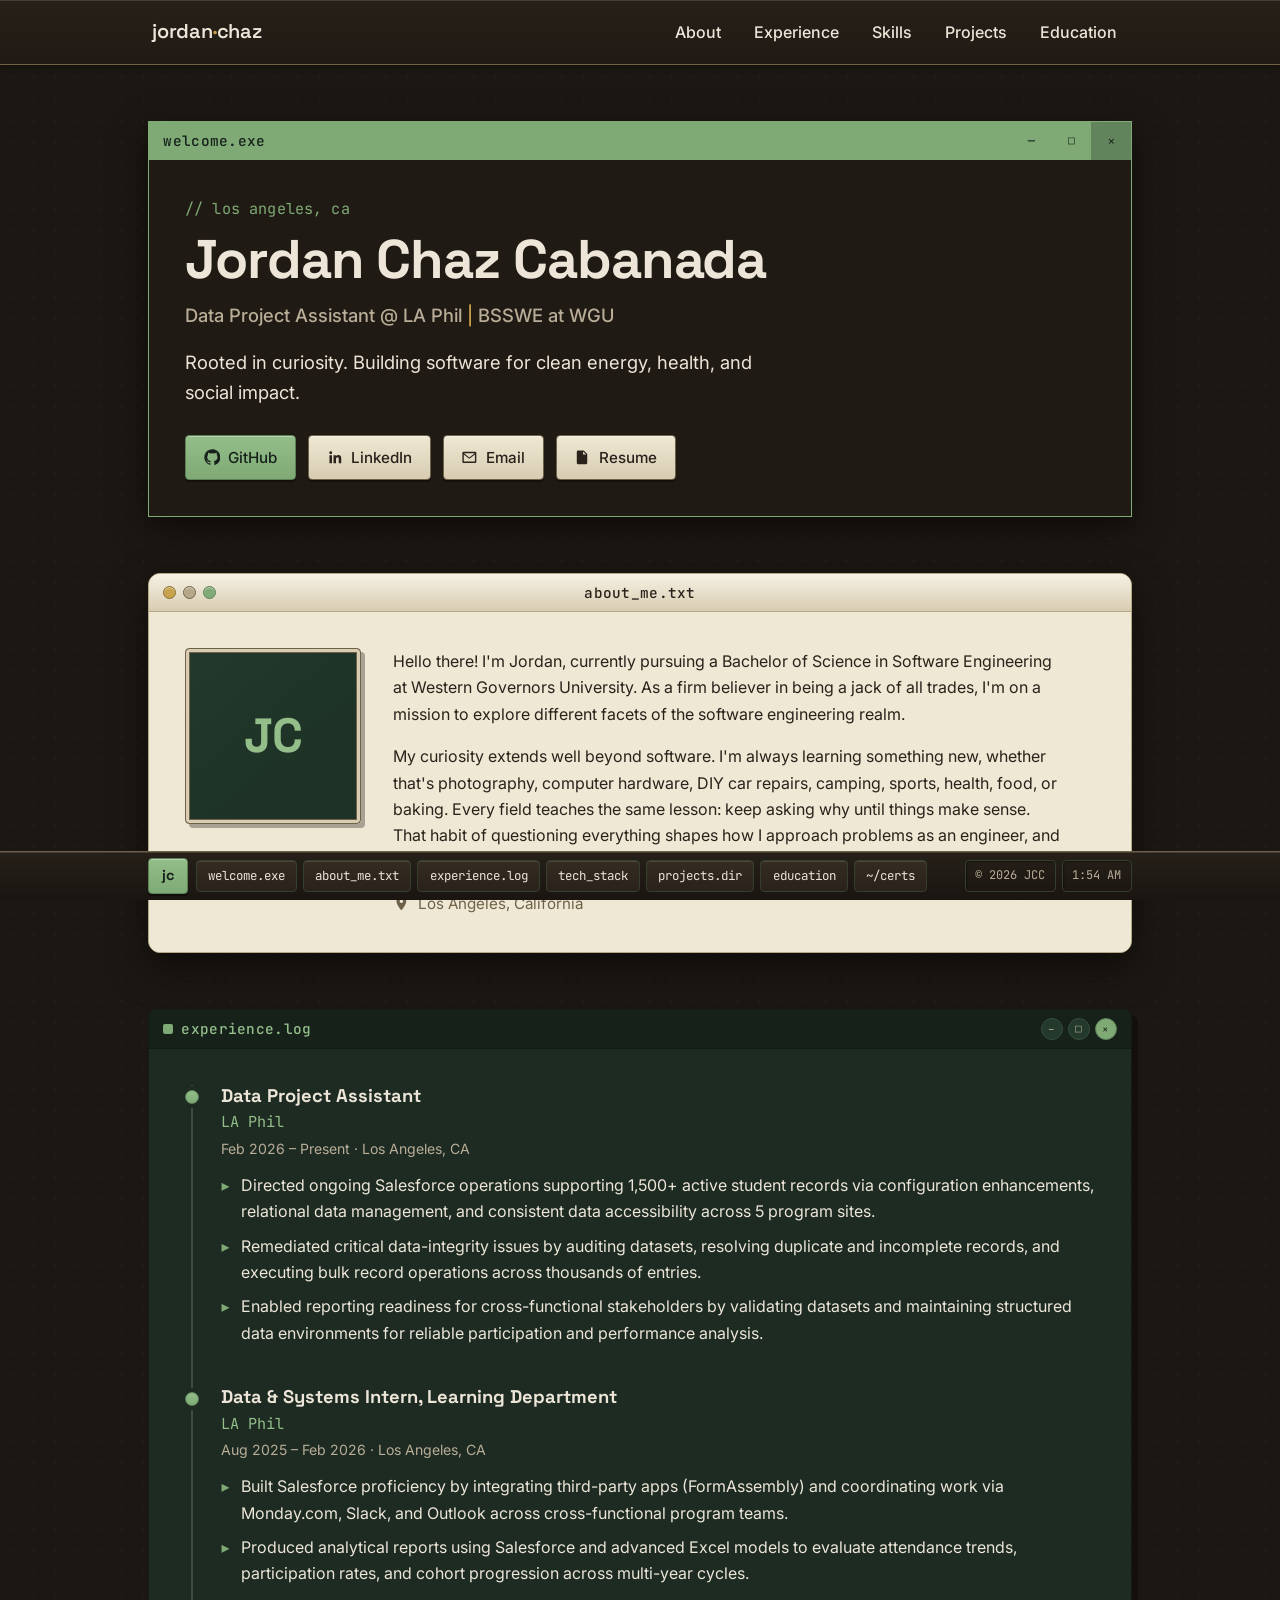
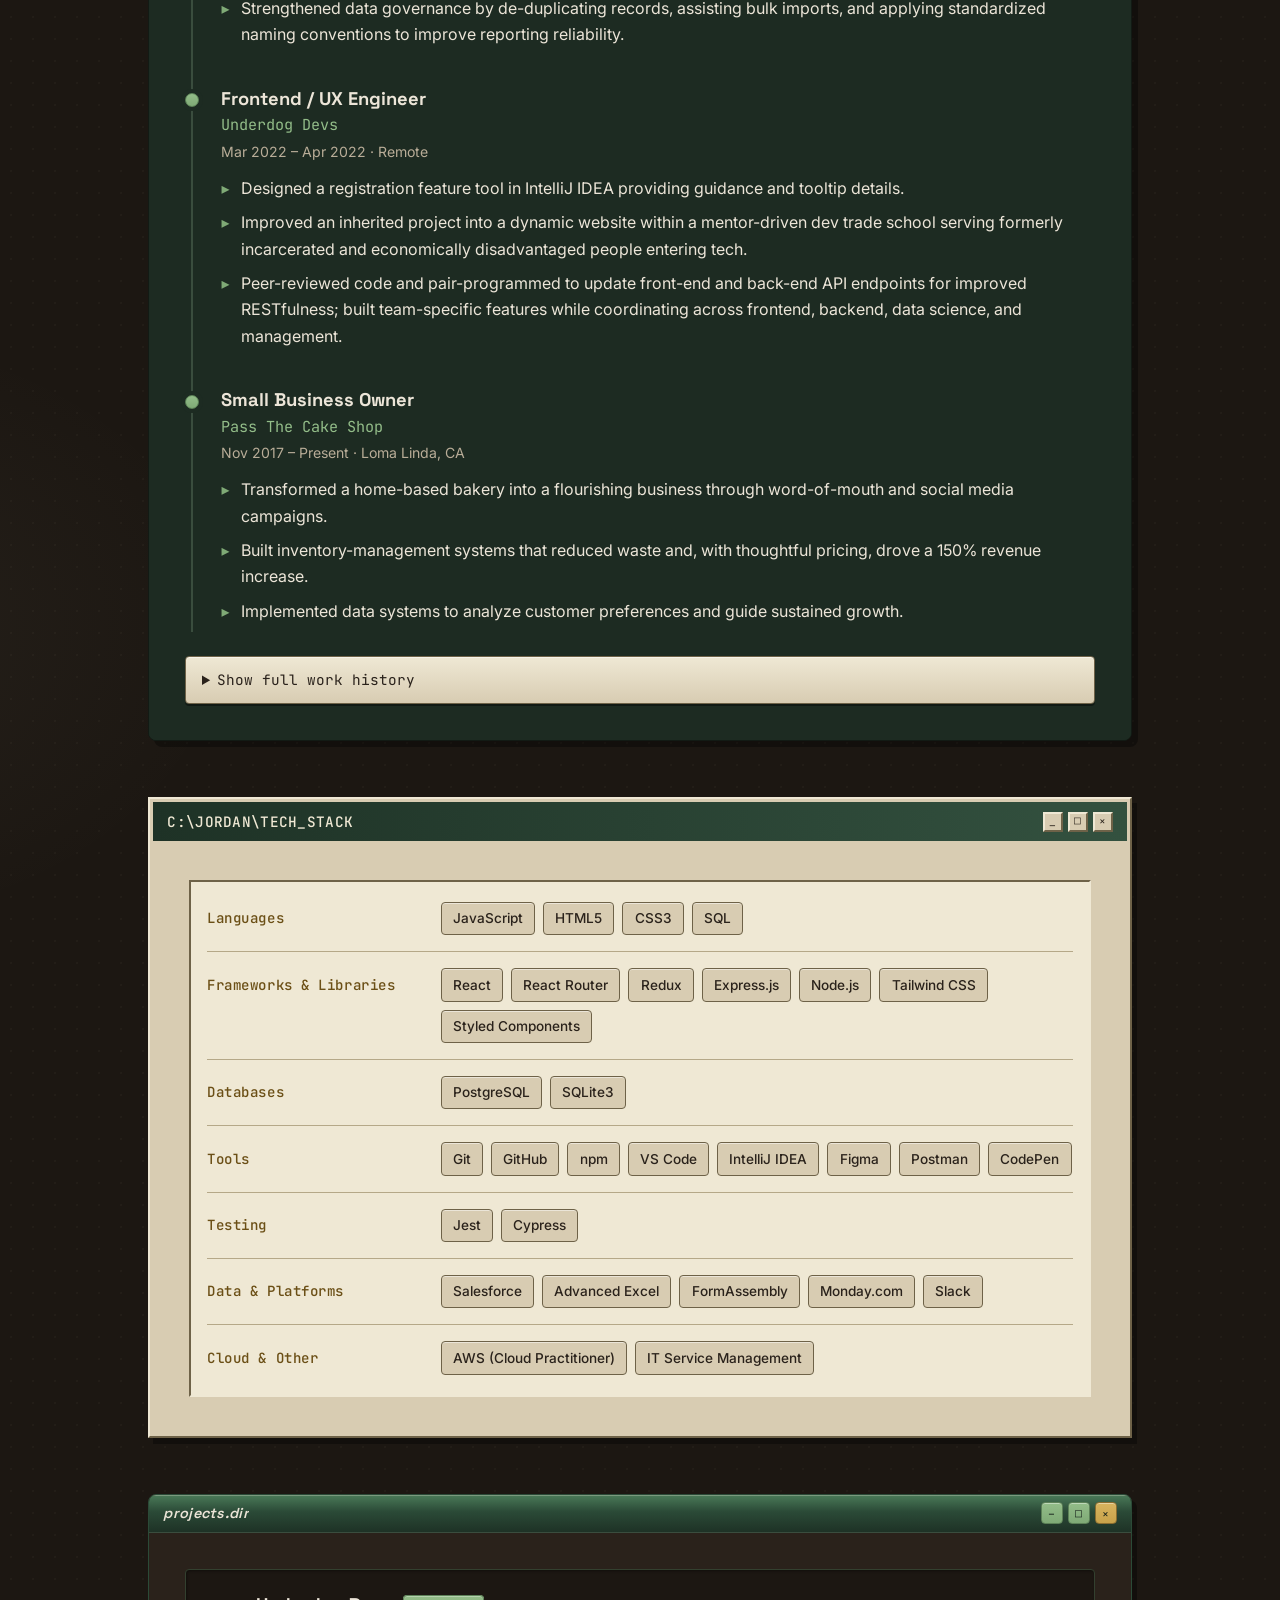
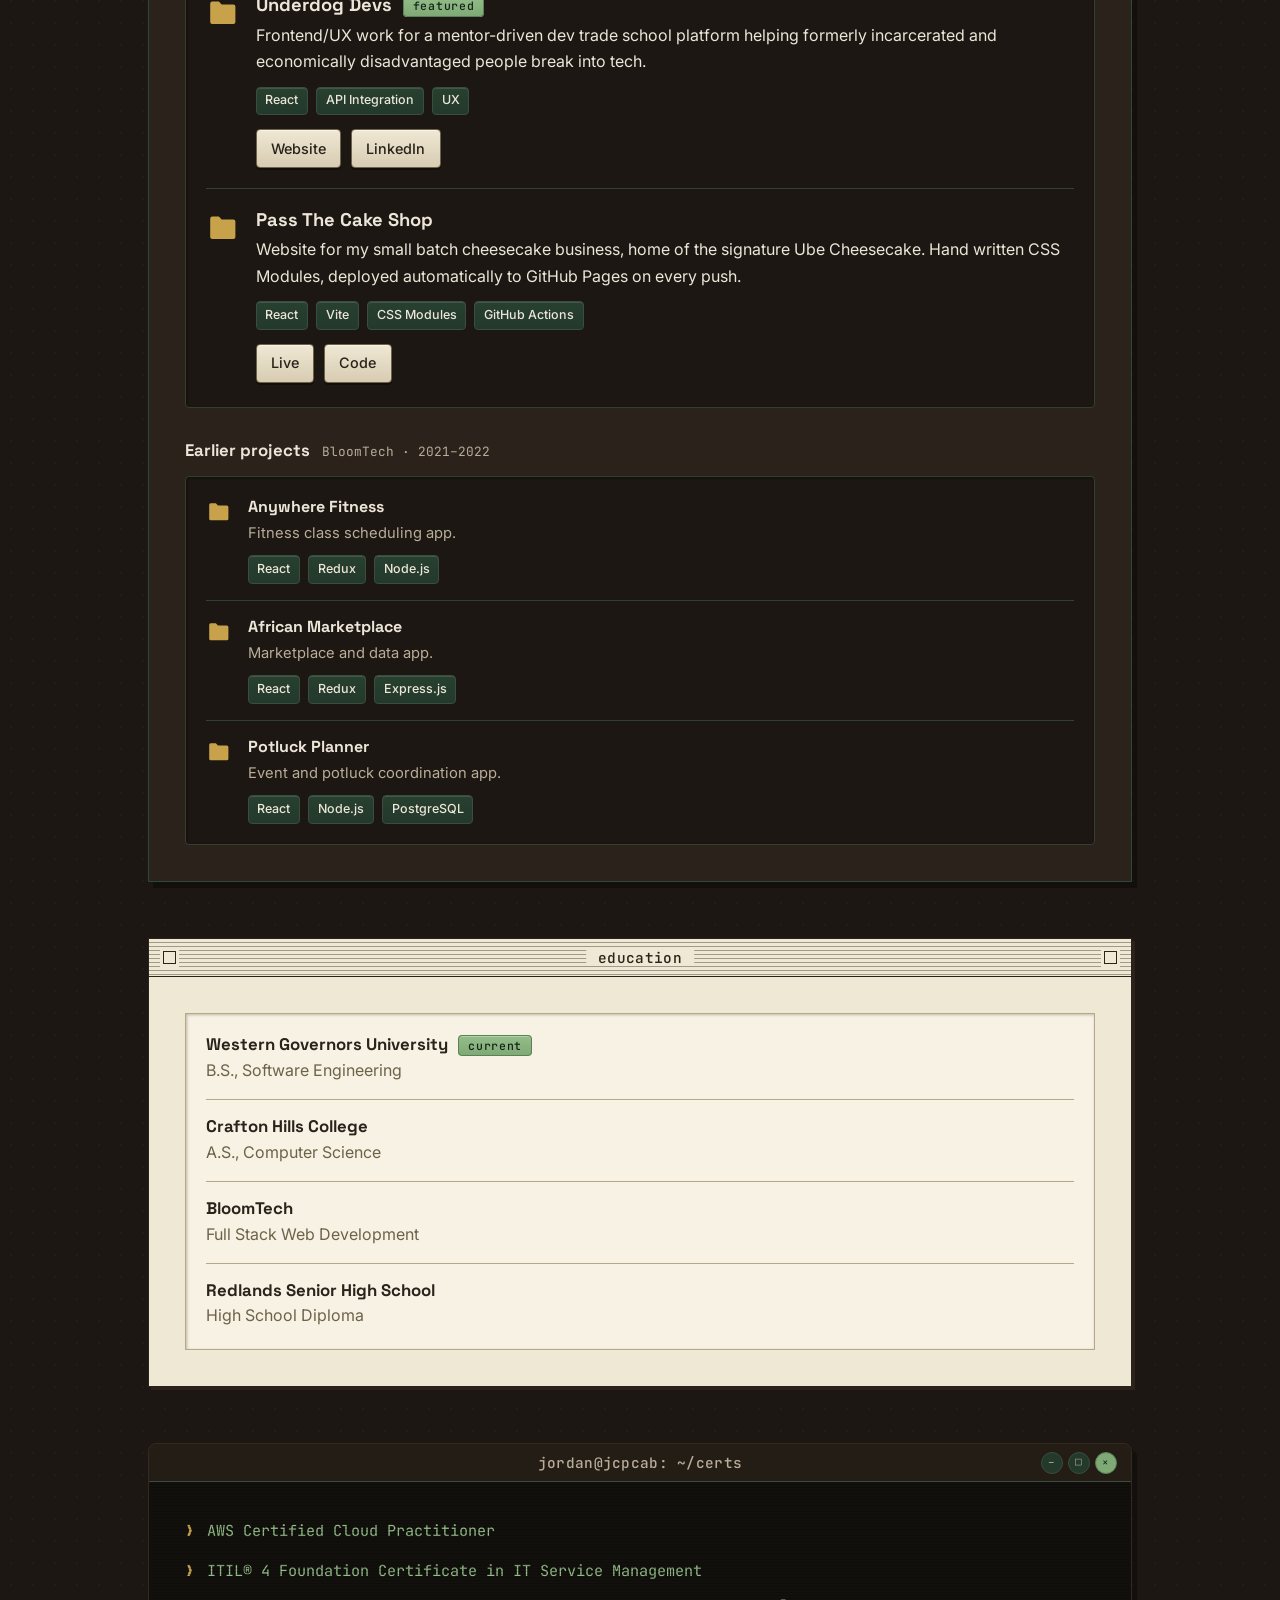
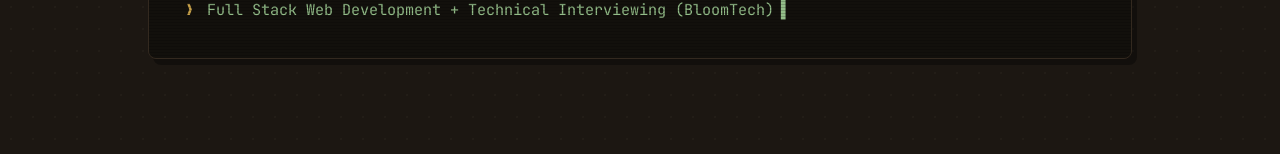
==== index.html @ 7e6e3ca0 "design, taskbar, minimize buttons, 404" ====
<!DOCTYPE html>
<html lang="en">
<head>
  <meta charset="UTF-8">
  <meta name="viewport" content="width=device-width, initial-scale=1.0">
  <title>Jordan Chaz Cabanada | Data Project Assistant @ LA Phil</title>
  <meta name="description" content="Jordan Chaz Cabanada, Data Project Assistant at the LA Phil and software engineering student at WGU. Building for clean energy, health, and social impact.">

  <meta property="og:title" content="Jordan Chaz Cabanada | Data Project Assistant @ LA Phil">
  <meta property="og:description" content="Data Project Assistant at the LA Phil and software engineering student at WGU. Building for clean energy, health, and social impact.">
  <meta property="og:url" content="https://jcpcab.github.io/">
  <meta property="og:type" content="website">
  <meta name="twitter:card" content="summary">

  <link rel="preconnect" href="https://fonts.googleapis.com">
  <link rel="preconnect" href="https://fonts.gstatic.com" crossorigin>
  <link href="https://fonts.googleapis.com/css2?family=Inter:wght@400;500;600&family=JetBrains+Mono:wght@400;500&family=Space+Grotesk:wght@500;600;700&display=swap" rel="stylesheet">

  <link rel="stylesheet" href="styles.css">
  <link rel="icon" href="data:image/svg+xml,<svg xmlns='http://www.w3.org/2000/svg' viewBox='0 0 100 100'><rect width='100' height='100' rx='12' fill='%231c1712'/><text x='50' y='68' font-family='monospace' font-size='52' font-weight='bold' fill='%237faa76' text-anchor='middle'>jc</text></svg>">
</head>
<body>

<a class="skip-link" href="#about">Skip to content</a>

<header class="nav" id="top">
  <nav class="nav-inner" aria-label="Main navigation">
    <a href="#top" class="nav-logo" aria-label="Back to top">jordan<span class="dot">·</span>chaz</a>

    <button class="nav-toggle" aria-expanded="false" aria-controls="nav-menu" aria-label="Toggle menu">
      <span class="nav-toggle-bar"></span>
      <span class="nav-toggle-bar"></span>
      <span class="nav-toggle-bar"></span>
    </button>

    <ul class="nav-menu" id="nav-menu">
      <li><a href="#about">About</a></li>
      <li><a href="#experience">Experience</a></li>
      <li><a href="#skills">Skills</a></li>
      <li><a href="#projects">Projects</a></li>
      <li><a href="#education">Education</a></li>
    </ul>
  </nav>
</header>

<main>

<section class="section hero">
  <div class="container">
    <div class="window os-win10 boot">
      <div class="titlebar">
        <span class="titlebar-title">welcome.exe</span>
        <span class="titlebar-btns" aria-hidden="true"><span class="tb10">─</span><span class="tb10">□</span><span class="tb10">✕</span></span>
      </div>
      <div class="window-body hero-body">
        <p class="code-comment">// los angeles, ca</p>
        <h1 class="hero-name">Jordan Chaz Cabanada</h1>
        <p class="hero-title">Data Project Assistant @ LA Phil <span class="dot">|</span> BSSWE at WGU</p>
        <p class="hero-tagline">
          Rooted in curiosity. Building software for clean energy, health, and social impact.
        </p>

        <div class="hero-links">
          <a class="btn btn-primary" href="https://github.com/jcpcab" target="_blank" rel="noopener">
            <svg class="icon" viewBox="0 0 24 24" aria-hidden="true"><path fill="currentColor" d="M12 .5C5.65.5.5 5.65.5 12c0 5.08 3.29 9.39 7.86 10.91.58.11.79-.25.79-.55v-2.15c-3.2.7-3.87-1.36-3.87-1.36-.52-1.33-1.28-1.68-1.28-1.68-1.04-.71.08-.7.08-.7 1.15.08 1.76 1.18 1.76 1.18 1.03 1.76 2.7 1.25 3.35.96.1-.75.4-1.25.72-1.54-2.55-.29-5.23-1.28-5.23-5.68 0-1.26.45-2.28 1.18-3.09-.12-.29-.51-1.46.11-3.05 0 0 .96-.31 3.16 1.18a10.9 10.9 0 0 1 5.76 0c2.19-1.49 3.15-1.18 3.15-1.18.63 1.59.24 2.76.12 3.05.74.81 1.18 1.83 1.18 3.09 0 4.41-2.69 5.38-5.25 5.67.41.35.77 1.05.77 2.12v3.14c0 .3.2.66.8.55A11.5 11.5 0 0 0 23.5 12C23.5 5.65 18.35.5 12 .5Z"/></svg>
            GitHub
          </a>
          <a class="btn" href="https://www.linkedin.com/in/jcpcabanada" target="_blank" rel="noopener">
            <svg class="icon" viewBox="0 0 24 24" aria-hidden="true"><path fill="currentColor" d="M20.45 20.45h-3.55v-5.57c0-1.33-.03-3.04-1.85-3.04-1.86 0-2.14 1.45-2.14 2.94v5.67H9.35V9h3.41v1.56h.05a3.74 3.74 0 0 1 3.37-1.85c3.6 0 4.27 2.37 4.27 5.46v6.28ZM5.34 7.43a2.06 2.06 0 1 1 0-4.12 2.06 2.06 0 0 1 0 4.12ZM7.12 20.45H3.56V9h3.56v11.45Z"/></svg>
            LinkedIn
          </a>
          <a class="btn" href="mailto:jordanchazc@gmail.com">
            <svg class="icon" viewBox="0 0 24 24" aria-hidden="true"><path fill="currentColor" d="M2 5.5A1.5 1.5 0 0 1 3.5 4h17A1.5 1.5 0 0 1 22 5.5v13a1.5 1.5 0 0 1-1.5 1.5h-17A1.5 1.5 0 0 1 2 18.5v-13Zm2.24.5L12 12.25 19.76 6H4.24ZM20 7.8l-7.4 5.93a1 1 0 0 1-1.2 0L4 7.8V18h16V7.8Z"/></svg>
            Email
          </a>
          <a class="btn" href="resume.pdf" target="_blank" rel="noopener">
            <svg class="icon" viewBox="0 0 24 24" aria-hidden="true"><path fill="currentColor" d="M6 2h8l5 5v13a2 2 0 0 1-2 2H6a2 2 0 0 1-2-2V4a2 2 0 0 1 2-2Zm7 1.5V8h4.5L13 3.5ZM8 12h8v1.5H8V12Zm0 3.5h8V17H8v-1.5Z"/></svg>
            Resume
          </a>
        </div>
      </div>
    </div>
  </div>
</section>

<section class="section" id="about">
  <div class="container">
    <div class="window os-mac">
      <div class="titlebar">
        <h2 class="titlebar-title" aria-label="About">about_me.txt</h2>
        <span class="titlebar-btns" aria-hidden="true"><span class="mac-dot mac-1"></span><span class="mac-dot mac-2"></span><span class="mac-dot mac-3"></span></span>
      </div>
      <div class="window-body">
        <div class="about-grid">
          <div class="avatar" aria-hidden="true"><span>JC</span></div>

          <div class="about-text">
            <p>
              Hello there! I'm Jordan, currently pursuing a Bachelor of Science in Software
              Engineering at Western Governors University. As a firm believer in being a jack
              of all trades, I'm on a mission to explore different facets of the software
              engineering realm.
            </p>
            <p>
              My curiosity extends well beyond software. I'm always learning something new,
              whether that's photography, computer hardware, DIY car repairs, camping, sports,
              health, food, or baking.
              Every field teaches the same lesson: keep asking why until things make sense.
              That habit of questioning everything shapes how I approach problems as an
              engineer, and it keeps me growing in ways no tutorial ever could.
            </p>
            <p class="about-location">
              <svg class="icon" viewBox="0 0 24 24" aria-hidden="true"><path fill="currentColor" d="M12 2a7 7 0 0 1 7 7c0 5.25-7 13-7 13S5 14.25 5 9a7 7 0 0 1 7-7Zm0 9.5A2.5 2.5 0 1 0 12 6.5a2.5 2.5 0 0 0 0 5Z"/></svg>
              Los Angeles, California
            </p>
          </div>
        </div>
      </div>
    </div>
  </div>
</section>

<section class="section" id="experience">
  <div class="container">
    <div class="window os-mint">
      <div class="titlebar">
        <h2 class="titlebar-title" aria-label="Experience">experience.log</h2>
        <span class="titlebar-btns" aria-hidden="true"><span class="mint-btn">–</span><span class="mint-btn">□</span><span class="mint-btn">×</span></span>
      </div>
      <div class="window-body">
        <div class="timeline">

          <article class="job">
            <div class="job-head">
              <h3>Data Project Assistant</h3>
              <p class="job-org">LA Phil</p>
              <p class="job-meta">Feb 2026 – Present · Los Angeles, CA</p>
            </div>
            <ul class="job-bullets">
              <li>Directed ongoing Salesforce operations supporting 1,500+ active student records via configuration enhancements, relational data management, and consistent data accessibility across 5 program sites.</li>
              <li>Remediated critical data-integrity issues by auditing datasets, resolving duplicate and incomplete records, and executing bulk record operations across thousands of entries.</li>
              <li>Enabled reporting readiness for cross-functional stakeholders by validating datasets and maintaining structured data environments for reliable participation and performance analysis.</li>
            </ul>
          </article>

          <article class="job">
            <div class="job-head">
              <h3>Data &amp; Systems Intern, Learning Department</h3>
              <p class="job-org">LA Phil</p>
              <p class="job-meta">Aug 2025 – Feb 2026 · Los Angeles, CA</p>
            </div>
            <ul class="job-bullets">
              <li>Built Salesforce proficiency by integrating third-party apps (FormAssembly) and coordinating work via Monday.com, Slack, and Outlook across cross-functional program teams.</li>
              <li>Produced analytical reports using Salesforce and advanced Excel models to evaluate attendance trends, participation rates, and cohort progression across multi-year cycles.</li>
              <li>Strengthened data governance by de-duplicating records, assisting bulk imports, and applying standardized naming conventions to improve reporting reliability.</li>
            </ul>
          </article>

          <article class="job">
            <div class="job-head">
              <h3>Frontend / UX Engineer</h3>
              <p class="job-org">Underdog Devs</p>
              <p class="job-meta">Mar 2022 – Apr 2022 · Remote</p>
            </div>
            <ul class="job-bullets">
              <li>Designed a registration feature tool in IntelliJ IDEA providing guidance and tooltip details.</li>
              <li>Improved an inherited project into a dynamic website within a mentor-driven dev trade school serving formerly incarcerated and economically disadvantaged people entering tech.</li>
              <li>Peer-reviewed code and pair-programmed to update front-end and back-end API endpoints for improved RESTfulness; built team-specific features while coordinating across frontend, backend, data science, and management.</li>
            </ul>
          </article>

          <article class="job">
            <div class="job-head">
              <h3>Small Business Owner</h3>
              <p class="job-org">Pass The Cake Shop</p>
              <p class="job-meta">Nov 2017 – Present · Loma Linda, CA</p>
            </div>
            <ul class="job-bullets">
              <li>Transformed a home-based bakery into a flourishing business through word-of-mouth and social media campaigns.</li>
              <li>Built inventory-management systems that reduced waste and, with thoughtful pricing, drove a 150% revenue increase.</li>
              <li>Implemented data systems to analyze customer preferences and guide sustained growth.</li>
            </ul>
          </article>
        </div>

        <details class="history">
          <summary>Show full work history</summary>
          <ul class="history-list">
            <li><strong>Chipotle Mexican Grill</strong> · Crew Member · Oct 2024 – Aug 2025 · San Bernardino, CA</li>
            <li><strong>bb.q Chicken USA</strong> · Cook · May 2024 – Nov 2024 · Loma Linda, CA</li>
            <li><strong>Prestige Medical Transport</strong> · Medical Transport · Jan 2024 – May 2024 · Loma Linda, CA</li>
            <li><strong>Ted's Garage 13</strong> · Motorcycle Mechanic Apprentice · Aug 2023 – Dec 2023 · Yucaipa, CA</li>
            <li><strong>Rocket Carwash</strong> · Member Support Specialist · Mar 2023 – Dec 2023 · Loma Linda, CA</li>
            <li><strong>Celebrities Sports Grill</strong> · Chef · May 2021 – Dec 2021 · San Bernardino, CA</li>
            <li><strong>Amazon Fulfillment Center</strong> · Fulfillment Associate · Jan 2021 – May 2021 · San Bernardino, CA</li>
            <li><strong>Hiccups</strong> · Chef · Jan 2020 – Jun 2020 · Loma Linda, CA</li>
          </ul>
        </details>
      </div>
    </div>
  </div>
</section>

<section class="section" id="skills">
  <div class="container">
    <div class="window os-win95">
      <div class="titlebar">
        <h2 class="titlebar-title" aria-label="Skills">C:\JORDAN\TECH_STACK</h2>
        <span class="titlebar-btns" aria-hidden="true"><span class="tb95">_</span><span class="tb95">□</span><span class="tb95">×</span></span>
      </div>
      <div class="window-body">
        <div class="skills-list">
          <div class="skill-row">
            <h3>Languages</h3>
            <ul class="chips">
              <li>JavaScript</li><li>HTML5</li><li>CSS3</li><li>SQL</li>
            </ul>
          </div>
          <div class="skill-row">
            <h3>Frameworks &amp; Libraries</h3>
            <ul class="chips">
              <li>React</li><li>React Router</li><li>Redux</li><li>Express.js</li>
              <li>Node.js</li><li>Tailwind CSS</li><li>Styled Components</li>
            </ul>
          </div>
          <div class="skill-row">
            <h3>Databases</h3>
            <ul class="chips">
              <li>PostgreSQL</li><li>SQLite3</li>
            </ul>
          </div>
          <div class="skill-row">
            <h3>Tools</h3>
            <ul class="chips">
              <li>Git</li><li>GitHub</li><li>npm</li><li>VS Code</li>
              <li>IntelliJ IDEA</li><li>Figma</li><li>Postman</li><li>CodePen</li>
            </ul>
          </div>
          <div class="skill-row">
            <h3>Testing</h3>
            <ul class="chips">
              <li>Jest</li><li>Cypress</li>
            </ul>
          </div>
          <div class="skill-row">
            <h3>Data &amp; Platforms</h3>
            <ul class="chips">
              <li>Salesforce</li><li>Advanced Excel</li><li>FormAssembly</li>
              <li>Monday.com</li><li>Slack</li>
            </ul>
          </div>
          <div class="skill-row">
            <h3>Cloud &amp; Other</h3>
            <ul class="chips">
              <li>AWS (Cloud Practitioner)</li><li>IT Service Management</li>
            </ul>
          </div>
        </div>
      </div>
    </div>
  </div>
</section>

<section class="section" id="projects">
  <div class="container">
    <div class="window os-xp">
      <div class="titlebar">
        <h2 class="titlebar-title" aria-label="Projects">projects.dir</h2>
        <span class="titlebar-btns" aria-hidden="true"><span class="tbxp">–</span><span class="tbxp">□</span><span class="tbxp tbxp-close">×</span></span>
      </div>
      <div class="window-body">
        <ul class="file-list">
          <li class="file-row">
            <svg class="file-icon" viewBox="0 0 24 24" aria-hidden="true"><path fill="currentColor" d="M3 5.5A1.5 1.5 0 0 1 4.5 4h4.7l2 2h8.3A1.5 1.5 0 0 1 21 7.5v11a1.5 1.5 0 0 1-1.5 1.5h-15A1.5 1.5 0 0 1 3 18.5v-13Z"/></svg>
            <div class="file-info">
              <h3>Underdog Devs <span class="tag">featured</span></h3>
              <p>
                Frontend/UX work for a mentor-driven dev trade school platform helping formerly
                incarcerated and economically disadvantaged people break into tech.
              </p>
              <ul class="chips chips-sm">
                <li>React</li><li>API Integration</li><li>UX</li>
              </ul>
              <div class="project-links">
                <a class="btn btn-sm" href="https://www.underdogdevs.org/" target="_blank" rel="noopener">Website</a>
                <a class="btn btn-sm" href="https://www.linkedin.com/company/underdog-devs-org/" target="_blank" rel="noopener">LinkedIn</a>
              </div>
            </div>
          </li>
          <li class="file-row">
            <svg class="file-icon" viewBox="0 0 24 24" aria-hidden="true"><path fill="currentColor" d="M3 5.5A1.5 1.5 0 0 1 4.5 4h4.7l2 2h8.3A1.5 1.5 0 0 1 21 7.5v11a1.5 1.5 0 0 1-1.5 1.5h-15A1.5 1.5 0 0 1 3 18.5v-13Z"/></svg>
            <div class="file-info">
              <h3>Pass The Cake Shop</h3>
              <p>Website for my small batch cheesecake business, home of the signature Ube Cheesecake. Hand written CSS Modules, deployed automatically to GitHub Pages on every push.</p>
              <ul class="chips chips-sm">
                <li>React</li><li>Vite</li><li>CSS Modules</li><li>GitHub Actions</li>
              </ul>
              <div class="project-links">
                <a class="btn btn-sm" href="https://jcpcab.github.io/PTC_Shop/" target="_blank" rel="noopener">Live</a>
                <a class="btn btn-sm" href="https://github.com/jcpcab/PTC_Shop" target="_blank" rel="noopener">Code</a>
              </div>
            </div>
          </li>
        </ul>

        <h3 class="subheading">Earlier projects <span class="subheading-note">BloomTech · 2021–2022</span></h3>
        <ul class="file-list file-list-compact">
          <li class="file-row">
            <svg class="file-icon" viewBox="0 0 24 24" aria-hidden="true"><path fill="currentColor" d="M3 5.5A1.5 1.5 0 0 1 4.5 4h4.7l2 2h8.3A1.5 1.5 0 0 1 21 7.5v11a1.5 1.5 0 0 1-1.5 1.5h-15A1.5 1.5 0 0 1 3 18.5v-13Z"/></svg>
            <div class="file-info">
              <h4>Anywhere Fitness</h4>
              <p>Fitness class scheduling app.</p>
              <ul class="chips chips-sm"><li>React</li><li>Redux</li><li>Node.js</li></ul>
            </div>
          </li>
          <li class="file-row">
            <svg class="file-icon" viewBox="0 0 24 24" aria-hidden="true"><path fill="currentColor" d="M3 5.5A1.5 1.5 0 0 1 4.5 4h4.7l2 2h8.3A1.5 1.5 0 0 1 21 7.5v11a1.5 1.5 0 0 1-1.5 1.5h-15A1.5 1.5 0 0 1 3 18.5v-13Z"/></svg>
            <div class="file-info">
              <h4>African Marketplace</h4>
              <p>Marketplace and data app.</p>
              <ul class="chips chips-sm"><li>React</li><li>Redux</li><li>Express.js</li></ul>
            </div>
          </li>
          <li class="file-row">
            <svg class="file-icon" viewBox="0 0 24 24" aria-hidden="true"><path fill="currentColor" d="M3 5.5A1.5 1.5 0 0 1 4.5 4h4.7l2 2h8.3A1.5 1.5 0 0 1 21 7.5v11a1.5 1.5 0 0 1-1.5 1.5h-15A1.5 1.5 0 0 1 3 18.5v-13Z"/></svg>
            <div class="file-info">
              <h4>Potluck Planner</h4>
              <p>Event and potluck coordination app.</p>
              <ul class="chips chips-sm"><li>React</li><li>Node.js</li><li>PostgreSQL</li></ul>
            </div>
          </li>
        </ul>
      </div>
    </div>
  </div>
</section>

<section class="section" id="education">
  <div class="container">
    <div class="window os-sys7">
      <div class="titlebar">
        <span class="s7-box" aria-hidden="true"></span>
        <h2 class="titlebar-title" aria-label="Education">education</h2>
        <span class="s7-box" aria-hidden="true"></span>
      </div>
      <div class="window-body">
        <ul class="edu-list">
          <li class="edu-item">
            <h3>Western Governors University <span class="tag">current</span></h3>
            <p>B.S., Software Engineering</p>
          </li>
          <li class="edu-item">
            <h3>Crafton Hills College</h3>
            <p>A.S., Computer Science</p>
          </li>
          <li class="edu-item">
            <h3>BloomTech</h3>
            <p>Full Stack Web Development</p>
          </li>
          <li class="edu-item">
            <h3>Redlands Senior High School</h3>
            <p>High School Diploma</p>
          </li>
        </ul>
      </div>
    </div>
  </div>
</section>

<section class="section" id="certifications">
  <div class="container">
    <div class="window os-term">
      <div class="titlebar">
        <h2 class="titlebar-title" aria-label="Certifications">jordan@jcpcab: ~/certs</h2>
        <span class="titlebar-btns" aria-hidden="true"><span class="mint-btn">–</span><span class="mint-btn">□</span><span class="mint-btn">×</span></span>
      </div>
      <div class="window-body">
        <ul class="cert-list">
          <li class="cert-item">AWS Certified Cloud Practitioner</li>
          <li class="cert-item">ITIL® 4 Foundation Certificate in IT Service Management</li>
          <li class="cert-item">Full Stack Web Development + Technical Interviewing (BloomTech)</li>
        </ul>
      </div>
    </div>
  </div>
</section>

</main>

<footer class="taskbar">
  <div class="container taskbar-inner">
    <a href="#top" class="start-btn" title="Back to top">jc</a>
    <nav class="task-btns" aria-label="Section shortcuts">
      <a href="#top">welcome.exe</a>
      <a href="#about">about_me.txt</a>
      <a href="#experience">experience.log</a>
      <a href="#skills">tech_stack</a>
      <a href="#projects">projects.dir</a>
      <a href="#education">education</a>
      <a href="#certifications">~/certs</a>
    </nav>
    <span class="tray">
      <span class="tray-cell">© <span id="year">2026</span> JCC</span>
      <span class="tray-cell" id="clock">--:--</span>
    </span>
  </div>
</footer>

<script src="script.js"></script>
</body>
</html>
---- styles.css ----
:root {
  --bg:            #1c1712;
  --bg-alt:        #201a14;
  --surface:       #22392c;
  --surface-brown: #2a221b;
  --border:        #3a4d3e;
  --border-soft:   #33402f;

  --text:          #ece5d8;
  --text-muted:    #b9ad98;

  --accent:        #7faa76;
  --accent-strong: #93bd89;
  --accent-dark:   #16211a;
  --gold:          #c8a24a;

  --beige:       #d8ccb2;
  --beige-light: #efe8d4;
  --beige-dark:  #b5a888;
  --beige-shade: #6e6248;
  --ink:         #2a221b;

  --bevel-light: rgba(236, 229, 216, 0.14);
  --bevel-dark:  rgba(0, 0, 0, 0.4);

  --font-body: 'Inter', system-ui, sans-serif;
  --font-head: 'Space Grotesk', var(--font-body);
  --font-mono: 'JetBrains Mono', ui-monospace, monospace;

  --radius: 8px;
  --radius-sm: 4px;
  --container: 64rem;
}

*, *::before, *::after { box-sizing: border-box; }

html {
  scroll-behavior: smooth;
  scroll-padding-top: 4.5rem;
}

body {
  margin: 0;
  font-family: var(--font-body);
  font-size: 1rem;
  line-height: 1.65;
  color: var(--text);
  background-color: var(--bg);
  background-image:
    radial-gradient(rgba(216, 204, 178, 0.035) 1px, transparent 1px),
    radial-gradient(55rem 38rem at 85% -10%, rgba(127, 170, 118, 0.07), transparent 60%),
    radial-gradient(45rem 32rem at -15% 45%, rgba(216, 204, 178, 0.05), transparent 60%);
  background-size: 22px 22px, auto, auto;
  -webkit-font-smoothing: antialiased;
  overflow-x: hidden;
  padding-bottom: 4.2rem;
}

::selection { background: var(--accent); color: var(--accent-dark); }

::-webkit-scrollbar { width: 14px; }
::-webkit-scrollbar-track { background: var(--bg-alt); }
::-webkit-scrollbar-thumb {
  background: var(--beige-dark);
  border: 2px solid var(--bg-alt);
  border-radius: 7px;
  box-shadow: inset 0 1px 0 rgba(255, 255, 255, 0.25);
}
::-webkit-scrollbar-thumb:hover { background: var(--beige); }

img { max-width: 100%; height: auto; display: block; }

h1, h2, h3, h4 {
  font-family: var(--font-head);
  line-height: 1.2;
  margin: 0 0 0.75rem;
  color: var(--text);
}

h3 { font-size: 1.15rem; }
p  { margin: 0 0 1rem; }
ul { padding: 0; margin: 0; }

a { color: var(--accent-strong); text-decoration: none; }
a:hover { color: var(--gold); }

a:focus-visible, button:focus-visible, summary:focus-visible {
  outline: 2px dotted var(--accent);
  outline-offset: 3px;
}

.container {
  width: 100%;
  max-width: var(--container);
  margin-inline: auto;
  padding-inline: 1.25rem;
}

.skip-link {
  position: absolute;
  left: -9999px;
  top: 0;
  background: var(--accent);
  color: var(--accent-dark);
  padding: 0.6rem 1rem;
  border-radius: var(--radius-sm);
  z-index: 200;
}
.skip-link:focus { left: 0.5rem; top: 0.5rem; }

.code-comment {
  font-family: var(--font-mono);
  font-size: 0.95rem;
  color: var(--accent);
  margin-bottom: 0.35rem;
  letter-spacing: 0.01em;
}

.accent { color: var(--accent); }
.dot { color: var(--gold); }

/* ===== menu bar (nav) ===== */
.nav {
  position: sticky;
  top: 0;
  z-index: 100;
  background: linear-gradient(180deg, #262019, var(--bg-alt));
  border-bottom: 1px solid var(--beige-shade);
  box-shadow: inset 0 1px 0 var(--bevel-light), 0 2px 6px rgba(0, 0, 0, 0.35);
}

.nav-inner {
  max-width: var(--container);
  margin-inline: auto;
  padding: 0.55rem 1.25rem;
  display: flex;
  align-items: center;
  justify-content: space-between;
  flex-wrap: wrap;
}

.nav-logo {
  font-family: var(--font-head);
  font-size: 1.25rem;
  font-weight: 600;
  letter-spacing: -0.01em;
  color: var(--text);
  padding: 0.4rem 0.25rem;
}
.nav-logo:hover { color: var(--accent-strong); }

.nav-toggle {
  display: flex;
  flex-direction: column;
  justify-content: center;
  gap: 5px;
  width: 44px;
  height: 44px;
  padding: 10px;
  background: linear-gradient(180deg, var(--beige-light), var(--beige));
  border: 1px solid var(--beige-shade);
  border-radius: var(--radius-sm);
  box-shadow: inset 0 1px 0 rgba(255, 255, 255, 0.5), 0 2px 0 var(--bevel-dark);
  cursor: pointer;
}
.nav-toggle:active { box-shadow: inset 0 2px 3px rgba(90, 75, 50, 0.5); }
.nav-toggle-bar {
  display: block;
  height: 2px;
  width: 100%;
  background: var(--ink);
  border-radius: 2px;
  transition: transform 0.25s ease, opacity 0.25s ease;
}
.nav-toggle[aria-expanded="true"] .nav-toggle-bar:nth-child(1) { transform: translateY(7px) rotate(45deg); }
.nav-toggle[aria-expanded="true"] .nav-toggle-bar:nth-child(2) { opacity: 0; }
.nav-toggle[aria-expanded="true"] .nav-toggle-bar:nth-child(3) { transform: translateY(-7px) rotate(-45deg); }

.nav-menu {
  list-style: none;
  width: 100%;
  display: none;
  flex-direction: column;
  gap: 0.25rem;
  padding: 0.75rem 0 0.5rem;
}
.nav-menu.open { display: flex; }

.nav-menu a {
  display: block;
  padding: 0.7rem 0.6rem;
  color: var(--text);
  font-weight: 500;
  border-radius: var(--radius-sm);
  border: 1px solid transparent;
}
.nav-menu a:hover {
  background: var(--beige);
  color: var(--ink);
  border-color: var(--beige-dark);
}

/* ===== windows: shared ===== */
.section { padding: 1.4rem 0; }
.hero { padding-top: 3rem; }

.window {
  background: var(--surface-brown);
  border: 1px solid var(--border);
  box-shadow: 5px 6px 0 rgba(0, 0, 0, 0.35);
  overflow: hidden;
}

.titlebar {
  position: relative;
  display: flex;
  align-items: center;
  justify-content: space-between;
  gap: 1rem;
  min-height: 2.4rem;
  padding: 0.4rem 0.9rem;
  border-bottom: 1px solid var(--border);
}

.titlebar-title {
  font-family: var(--font-mono);
  font-size: 0.9rem;
  font-weight: 500;
  letter-spacing: 0.02em;
  color: var(--text);
  margin: 0;
  white-space: nowrap;
  overflow: hidden;
  text-overflow: ellipsis;
}

.titlebar-btns {
  display: flex;
  align-items: center;
  gap: 5px;
  flex-shrink: 0;
}

.window-body { padding: clamp(1.25rem, 4vw, 2.25rem); }

/* ===== windows 10 (hero): flat, sharp, accent titlebar, soft shadow ===== */
.os-win10 {
  border-radius: 0;
  border: 1px solid var(--accent);
  background: #201a14;
  box-shadow: 0 10px 30px rgba(0, 0, 0, 0.55);
}
.os-win10 .titlebar {
  background: var(--accent);
  border-bottom: none;
  padding: 0 0 0 0.9rem;
}
.os-win10 .titlebar-title { color: var(--accent-dark); }
.os-win10 .titlebar-btns { gap: 0; align-self: stretch; }
.tb10 {
  display: inline-flex;
  align-items: center;
  justify-content: center;
  width: 40px;
  align-self: stretch;
  font-family: var(--font-mono);
  font-size: 0.7rem;
  color: var(--accent-dark);
  user-select: none;
}
.tb10:last-child { background: rgba(22, 33, 26, 0.28); }

/* ===== macos (about): light window, big radius, traffic lights ===== */
.os-mac {
  border-radius: 12px;
  border: 1px solid var(--beige-dark);
  background: var(--beige-light);
  box-shadow: 0 14px 36px rgba(0, 0, 0, 0.5);
}
.os-mac .titlebar {
  background: linear-gradient(180deg, #f7f2e4, var(--beige));
  border-bottom: 1px solid var(--beige-dark);
  justify-content: center;
}
.os-mac .titlebar-title { color: var(--ink); }
.os-mac .titlebar-btns { position: absolute; left: 0.9rem; gap: 7px; }
.mac-dot {
  width: 13px;
  height: 13px;
  border-radius: 50%;
  box-shadow: inset 0 1px 1px rgba(255, 255, 255, 0.5);
}
.mac-1 { background: var(--gold); border: 1px solid #8a6d2f; }
.mac-2 { background: var(--beige-dark); border: 1px solid var(--beige-shade); }
.mac-3 { background: var(--accent); border: 1px solid #5c8157; }
.os-mac .window-body {
  background: var(--beige-light);
  color: var(--ink);
}
.os-mac .about-location { color: var(--beige-shade); }

/* ===== linux mint (experience): deep green, dark bar, round buttons ===== */
.os-mint {
  border-radius: var(--radius);
  border: 1px solid #121a14;
  background: #1d2b22;
  box-shadow: 6px 6px 0 rgba(0, 0, 0, 0.35);
}
.os-mint .titlebar {
  background: #16211a;
  border-bottom: 1px solid #121a14;
}
.os-mint .titlebar-title {
  display: flex;
  align-items: center;
  gap: 0.5rem;
  color: var(--accent-strong);
}
.os-mint .titlebar-title::before {
  content: "";
  width: 10px;
  height: 10px;
  border-radius: 2px;
  background: var(--accent);
  flex-shrink: 0;
}
.os-mint .window-body { background: #1d2b22; }
.os-mint .job::before { box-shadow: 0 0 0 4px #1d2b22; }
.mint-btn {
  display: inline-flex;
  align-items: center;
  justify-content: center;
  width: 22px;
  height: 22px;
  border-radius: 50%;
  background: #22392c;
  border: 1px solid var(--border);
  font-family: var(--font-mono);
  font-size: 0.68rem;
  line-height: 1;
  color: var(--text-muted);
  user-select: none;
}
.mint-btn:last-child { background: var(--accent); color: var(--accent-dark); border-color: #5c8157; }

/* ===== windows 95 (skills, beige) ===== */
.os-win95 {
  border-radius: 0;
  background: var(--beige);
  border: 2px solid;
  border-color: var(--beige-light) var(--beige-shade) var(--beige-shade) var(--beige-light);
  padding: 3px;
}
.os-win95 .titlebar {
  background: linear-gradient(90deg, #1e3226, #33513f);
  border-bottom: none;
  margin-bottom: 3px;
}
.os-win95 .titlebar-title { font-weight: 500; color: var(--beige-light); }
.tb95 {
  display: inline-flex;
  align-items: flex-end;
  justify-content: center;
  width: 20px;
  height: 20px;
  font-family: var(--font-mono);
  font-size: 0.7rem;
  line-height: 1.4;
  color: var(--ink);
  background: var(--beige);
  border: 2px solid;
  border-color: var(--beige-light) var(--beige-shade) var(--beige-shade) var(--beige-light);
  user-select: none;
}
.os-win95 .window-body {
  background: var(--beige);
  color: var(--ink);
}

/* ===== windows xp (projects) ===== */
.os-xp { border-radius: var(--radius) var(--radius) 0 0; border-color: #2b4a37; }
.os-xp .titlebar {
  background: linear-gradient(180deg, #4a7a58 0%, #2b4a37 45%, #1e3226 100%);
  box-shadow: inset 0 1px 0 rgba(236, 229, 216, 0.3);
}
.os-xp .titlebar-title { font-family: var(--font-head); font-weight: 600; font-style: italic; }
.tbxp {
  display: inline-flex;
  align-items: center;
  justify-content: center;
  width: 22px;
  height: 22px;
  border-radius: 4px;
  font-family: var(--font-mono);
  font-size: 0.72rem;
  line-height: 1;
  color: var(--accent-dark);
  background: linear-gradient(180deg, var(--accent-strong), var(--accent));
  border: 1px solid #5c8157;
  box-shadow: inset 0 1px 0 rgba(255, 255, 255, 0.4);
  user-select: none;
}
.tbxp-close { background: linear-gradient(180deg, #d8b45e, var(--gold)); border-color: #8a6d2f; }

/* ===== mac system 7 (education): cream, pinstripes, hard 1-bit look ===== */
.os-sys7 {
  border-radius: 0;
  border: 1px solid var(--ink);
  background: var(--beige-light);
  box-shadow: 3px 3px 0 var(--ink);
}
.os-sys7 .titlebar {
  background:
    repeating-linear-gradient(180deg, transparent 0 3px, rgba(42, 34, 27, 0.4) 3px 4px),
    var(--beige-light);
  border-bottom: 1px solid var(--ink);
  justify-content: space-between;
}
.os-sys7 .titlebar-title {
  position: absolute;
  left: 50%;
  transform: translateX(-50%);
  color: var(--ink);
  background: var(--beige-light);
  padding: 0 0.75rem;
}
.s7-box {
  width: 13px;
  height: 13px;
  background: var(--beige-light);
  border: 1px solid var(--ink);
  box-shadow: 0 0 0 3px var(--beige-light);
  flex-shrink: 0;
}
.os-sys7 .window-body {
  background: var(--beige-light);
  color: var(--ink);
}
.os-sys7 .edu-list {
  background: #f7f2e4;
  border-color: var(--beige-dark);
  box-shadow: inset 1px 1px 3px rgba(110, 98, 72, 0.4);
}
.os-sys7 .edu-item { border-color: var(--beige-dark); }
.os-sys7 .edu-item h3 { color: var(--ink); }
.os-sys7 .edu-item p { color: var(--beige-shade); }

/* ===== terminal (certifications) ===== */
.os-term { border-radius: var(--radius); border-color: #33291f; }
.os-term .titlebar { background: #241d16; justify-content: center; }
.os-term .titlebar-title { color: var(--text-muted); }
.os-term .titlebar-btns { position: absolute; right: 0.9rem; }
.os-term .window-body { background: #12100c; position: relative; }
.os-term .window-body::after {
  content: "";
  position: absolute;
  inset: 0;
  pointer-events: none;
  background: repeating-linear-gradient(180deg, transparent 0 2px, rgba(0, 0, 0, 0.18) 2px 3px);
}
.os-term .cert-item:last-child::after {
  content: "▌";
  margin-left: 0.4rem;
  color: var(--accent-strong);
  animation: blink 1.1s steps(1) infinite;
}
@keyframes blink { 50% { opacity: 0; } }

/* ===== hero ===== */
.hero-name {
  font-size: clamp(2.1rem, 7vw, 3.4rem);
  font-weight: 700;
  letter-spacing: -0.02em;
  margin-bottom: 0.5rem;
}

.hero-title {
  font-size: clamp(1rem, 2.5vw, 1.15rem);
  color: var(--text-muted);
  font-weight: 500;
  margin-bottom: 1rem;
}

.hero-tagline {
  font-size: clamp(1rem, 2.5vw, 1.15rem);
  max-width: 38rem;
  color: var(--text);
  margin-bottom: 1.75rem;
}

.hero-links {
  display: flex;
  flex-wrap: wrap;
  gap: 0.75rem;
}

/* ===== beveled buttons ===== */
.btn {
  display: inline-flex;
  align-items: center;
  gap: 0.5rem;
  min-height: 44px;
  padding: 0.55rem 1.1rem;
  border: 1px solid var(--beige-shade);
  border-radius: var(--radius-sm);
  background: linear-gradient(180deg, var(--beige-light), var(--beige));
  color: var(--ink);
  font-weight: 500;
  font-size: 0.95rem;
  box-shadow: inset 0 1px 0 rgba(255, 255, 255, 0.5), 0 2px 0 var(--bevel-dark);
  transition: filter 0.15s ease;
}
.btn:hover { filter: brightness(1.05); color: var(--ink); }
.btn:active {
  box-shadow: inset 0 2px 4px rgba(90, 75, 50, 0.5);
  transform: translateY(1px);
}

.btn-primary {
  background: linear-gradient(180deg, var(--accent-strong), var(--accent));
  border-color: #5c8157;
  color: var(--accent-dark);
  box-shadow: inset 0 1px 0 rgba(255, 255, 255, 0.35), 0 2px 0 var(--bevel-dark);
}
.btn-primary:hover { color: var(--accent-dark); }

.btn-sm { min-height: 38px; padding: 0.4rem 0.9rem; font-size: 0.9rem; }

.icon { width: 1.1em; height: 1.1em; flex-shrink: 0; }

.reveal-init { opacity: 0; transform: translateY(18px); }
.visible { opacity: 1; transform: none; transition: opacity 0.6s ease, transform 0.6s ease; }

/* boot-up animation (hero window) */
@keyframes boot {
  from { opacity: 0; transform: scale(0.95) translateY(14px); }
  to   { opacity: 1; transform: none; }
}
.boot { animation: boot 0.45s cubic-bezier(0.2, 0.9, 0.3, 1.15) both; }

/* minimized windows (via titlebar button) */
.window.minimized .window-body { display: none; }
.window .tb-min { cursor: pointer; }

/* ===== about ===== */
.about-grid {
  display: flex;
  flex-direction: column;
  align-items: center;
  gap: 2rem;
}

.avatar,
.avatar-img {
  width: clamp(9rem, 30vw, 11rem);
  aspect-ratio: 1;
  border-radius: var(--radius-sm);
  flex-shrink: 0;
}
.avatar {
  display: flex;
  align-items: center;
  justify-content: center;
  background: linear-gradient(140deg, var(--surface) 0%, #1e3226 70%);
  border: 1px solid var(--beige-shade);
  box-shadow: inset 0 0 0 3px var(--beige), inset 0 0 0 4px var(--beige-shade), 4px 4px 0 rgba(0, 0, 0, 0.3);
  font-family: var(--font-head);
  font-size: 3rem;
  font-weight: 700;
  color: var(--accent-strong);
}
.avatar-img {
  object-fit: cover;
  border: 1px solid var(--beige-shade);
  box-shadow: 4px 4px 0 rgba(0, 0, 0, 0.3);
}

.about-text { max-width: 42rem; }
.about-location {
  display: flex;
  align-items: center;
  gap: 0.5rem;
  color: var(--text-muted);
  font-size: 0.95rem;
  margin-bottom: 0;
}

/* ===== experience timeline ===== */
.timeline {
  position: relative;
  margin-left: 0.4rem;
  border-left: 2px solid var(--border);
}

.job {
  position: relative;
  padding: 0 0 2.5rem 1.75rem;
}
.job::before {
  content: "";
  position: absolute;
  left: -8px;
  top: 0.35rem;
  width: 14px;
  height: 14px;
  border-radius: 50%;
  background: linear-gradient(180deg, var(--accent-strong), var(--accent));
  border: 1px solid #5c8157;
  box-shadow: 0 0 0 4px var(--surface-brown);
}
.job:last-child { padding-bottom: 0.5rem; }

.job-head h3 { margin-bottom: 0.15rem; }
.job-org {
  font-family: var(--font-mono);
  color: var(--accent-strong);
  font-size: 0.95rem;
  margin-bottom: 0.15rem;
}
.job-meta { color: var(--text-muted); font-size: 0.88rem; margin-bottom: 0.75rem; }

.job-bullets {
  list-style: none;
  display: flex;
  flex-direction: column;
  gap: 0.5rem;
  margin: 0;
}
.job-bullets li { padding-left: 1.25rem; position: relative; }
.job-bullets li::before {
  content: "▸";
  position: absolute;
  left: 0;
  color: var(--accent);
}

.history { margin-top: 1.5rem; }
.history summary {
  cursor: pointer;
  font-family: var(--font-mono);
  font-size: 0.9rem;
  color: var(--ink);
  padding: 0.7rem 1rem;
  background: linear-gradient(180deg, var(--beige-light), var(--beige));
  border: 1px solid var(--beige-shade);
  border-radius: var(--radius-sm);
  box-shadow: inset 0 1px 0 rgba(255, 255, 255, 0.5), 0 2px 0 var(--bevel-dark);
  list-style-position: inside;
}
.history summary:hover { filter: brightness(1.05); }
.history[open] summary {
  box-shadow: inset 0 2px 4px rgba(90, 75, 50, 0.5);
  margin-bottom: 0.75rem;
}

.history-list {
  list-style: none;
  display: flex;
  flex-direction: column;
  gap: 0.4rem;
  padding: 0.9rem 1rem;
  color: var(--text-muted);
  font-size: 0.93rem;
  background: var(--bg);
  border: 1px solid var(--border-soft);
  border-radius: var(--radius-sm);
  box-shadow: inset 1px 1px 3px var(--bevel-dark);
}
.history-list strong { color: var(--text); font-weight: 600; }

/* ===== skills (win95 beige) ===== */
.skills-list {
  display: flex;
  flex-direction: column;
  background: var(--beige-light);
  border: 2px solid;
  border-color: var(--beige-shade) var(--beige-light) var(--beige-light) var(--beige-shade);
  padding: 0.25rem 1rem;
}
.skill-row {
  display: grid;
  gap: 0.6rem;
  padding: 1rem 0;
  border-bottom: 1px solid var(--beige-dark);
}
.skill-row:last-child { border-bottom: none; }
.skill-row h3 {
  font-size: 0.88rem;
  font-family: var(--font-mono);
  font-weight: 500;
  color: #6b4f16;
  letter-spacing: 0.04em;
  margin: 0;
}

.chips {
  list-style: none;
  display: flex;
  flex-wrap: wrap;
  gap: 0.5rem;
}
.chips li {
  font-size: 0.85rem;
  font-weight: 500;
  padding: 0.28rem 0.7rem;
  border-radius: var(--radius-sm);
  background: linear-gradient(180deg, #28402f, var(--surface));
  border: 1px solid var(--border);
  box-shadow: inset 0 1px 0 var(--bevel-light);
  color: var(--text);
}
.os-win95 .chips li {
  background: var(--beige);
  border: 1px solid var(--beige-shade);
  box-shadow: inset 0 1px 0 rgba(255, 255, 255, 0.5);
  color: var(--ink);
}
.chips-sm li { font-size: 0.78rem; padding: 0.18rem 0.55rem; }

/* ===== projects (xp file list) ===== */
.file-list {
  list-style: none;
  display: flex;
  flex-direction: column;
  background: var(--bg);
  border: 1px solid var(--border-soft);
  border-radius: var(--radius-sm);
  box-shadow: inset 1px 1px 3px var(--bevel-dark);
  padding: 0.25rem 1.25rem;
  margin-bottom: 2rem;
}
.file-row {
  display: flex;
  gap: 1rem;
  padding: 1.25rem 0;
  border-bottom: 1px solid var(--border-soft);
}
.file-row:last-child { border-bottom: none; }

.file-icon {
  width: 2.1rem;
  height: 2.1rem;
  flex-shrink: 0;
  color: var(--gold);
  margin-top: 0.15rem;
}

.file-info h3, .file-info h4 { margin-bottom: 0.35rem; }
.file-info h4 { font-size: 1rem; }
.file-info p { margin-bottom: 0.75rem; }
.file-info .chips { margin-bottom: 0; }
.file-info .chips + .project-links { margin-top: 0.9rem; }

.project-links { display: flex; gap: 0.6rem; }

.file-list-compact { margin-bottom: 0; }
.file-list-compact .file-icon { width: 1.6rem; height: 1.6rem; }
.file-list-compact .file-row { padding: 1rem 0; }
.file-list-compact p { color: var(--text-muted); font-size: 0.92rem; margin-bottom: 0.6rem; }

.subheading {
  font-size: 1.05rem;
  color: var(--text);
  margin: 0 0 1rem;
}
.subheading-note {
  font-family: var(--font-mono);
  font-size: 0.8rem;
  font-weight: 400;
  color: var(--text-muted);
  margin-left: 0.5rem;
}

/* ===== tags (featured / current) ===== */
.tag {
  font-family: var(--font-mono);
  font-size: 0.72rem;
  font-weight: 500;
  letter-spacing: 0.06em;
  color: var(--accent-dark);
  background: linear-gradient(180deg, var(--accent-strong), var(--accent));
  border: 1px solid #5c8157;
  border-radius: var(--radius-sm);
  padding: 0.15rem 0.55rem;
  vertical-align: middle;
  margin-left: 0.4rem;
  box-shadow: inset 0 1px 0 rgba(255, 255, 255, 0.3);
}

/* ===== education (system 7) ===== */
.edu-list {
  list-style: none;
  display: flex;
  flex-direction: column;
  background: var(--bg);
  border: 1px solid var(--border-soft);
  border-radius: 0;
  box-shadow: inset 1px 1px 3px var(--bevel-dark);
  padding: 0.25rem 1.25rem;
}
.edu-item {
  padding: 1rem 0;
  border-bottom: 1px solid var(--border-soft);
}
.edu-item:last-child { border-bottom: none; }
.edu-item h3 { font-size: 1.05rem; margin-bottom: 0.15rem; }
.edu-item p { margin: 0; color: var(--text-muted); }

/* ===== certifications (terminal) ===== */
.cert-list {
  list-style: none;
  display: flex;
  flex-direction: column;
  gap: 0.9rem;
}
.cert-item {
  font-family: var(--font-mono);
  font-size: 0.95rem;
  color: var(--accent-strong);
  padding-left: 1.4rem;
  position: relative;
}
.cert-item::before {
  content: "❯";
  position: absolute;
  left: 0;
  color: var(--gold);
}

/* ===== taskbar (footer) ===== */
.taskbar {
  position: fixed;
  bottom: 0;
  left: 0;
  right: 0;
  z-index: 100;
  background: linear-gradient(180deg, #262019, #1a1511);
  border-top: 1px solid var(--beige-shade);
  box-shadow: inset 0 1px 0 var(--bevel-light);
  padding: 6px 0;
}
.taskbar-inner {
  display: flex;
  align-items: center;
  gap: 8px;
}
.start-btn {
  flex-shrink: 0;
  font-family: var(--font-head);
  font-weight: 700;
  font-size: 0.9rem;
  color: var(--accent-dark);
  background: linear-gradient(180deg, var(--accent-strong), var(--accent));
  border: 1px solid #5c8157;
  border-radius: var(--radius-sm);
  padding: 0.32rem 0.8rem;
  box-shadow: inset 0 1px 0 rgba(255, 255, 255, 0.35), 0 2px 0 var(--bevel-dark);
}
.start-btn:hover { color: var(--accent-dark); filter: brightness(1.08); }
.start-btn:active { box-shadow: inset 0 2px 3px var(--bevel-dark); transform: translateY(1px); }

.task-btns {
  display: flex;
  gap: 6px;
  flex: 1;
  overflow-x: auto;
  scrollbar-width: none;
}
.task-btns::-webkit-scrollbar { display: none; }
.task-btns a {
  flex-shrink: 0;
  font-family: var(--font-mono);
  font-size: 0.78rem;
  color: var(--text);
  background: linear-gradient(180deg, #352b21, var(--surface-brown));
  border: 1px solid var(--border-soft);
  border-radius: var(--radius-sm);
  padding: 0.32rem 0.7rem;
  box-shadow: inset 0 1px 0 var(--bevel-light);
  white-space: nowrap;
}
.task-btns a:hover { border-color: var(--accent); color: var(--text); }
.task-btns a:active { box-shadow: inset 0 2px 3px var(--bevel-dark); }

.tray {
  display: flex;
  gap: 6px;
  margin-left: auto;
  flex-shrink: 0;
}
.tray-cell {
  font-family: var(--font-mono);
  font-size: 0.75rem;
  color: var(--text-muted);
  padding: 0.32rem 0.6rem;
  border: 1px solid var(--border-soft);
  border-radius: var(--radius-sm);
  box-shadow: inset 1px 1px 2px var(--bevel-dark);
  white-space: nowrap;
}

/* ===== breakpoints ===== */
@media (min-width: 48em) {
  .nav-toggle { display: none; }
  .nav-menu {
    display: flex !important;
    flex-direction: row;
    width: auto;
    gap: 0.25rem;
    padding: 0;
  }
  .nav-menu a { padding: 0.55rem 0.85rem; }

  .about-grid { flex-direction: row; align-items: flex-start; }

  .skill-row { grid-template-columns: 14rem 1fr; align-items: baseline; }

  .section { padding: 1.75rem 0; }
  .hero { padding-top: 3.5rem; }
}

@media (prefers-reduced-motion: reduce) {
  html { scroll-behavior: auto; }
  *, *::before, *::after {
    animation: none !important;
    transition: none !important;
  }
  .reveal-init { opacity: 1; transform: none; }
}
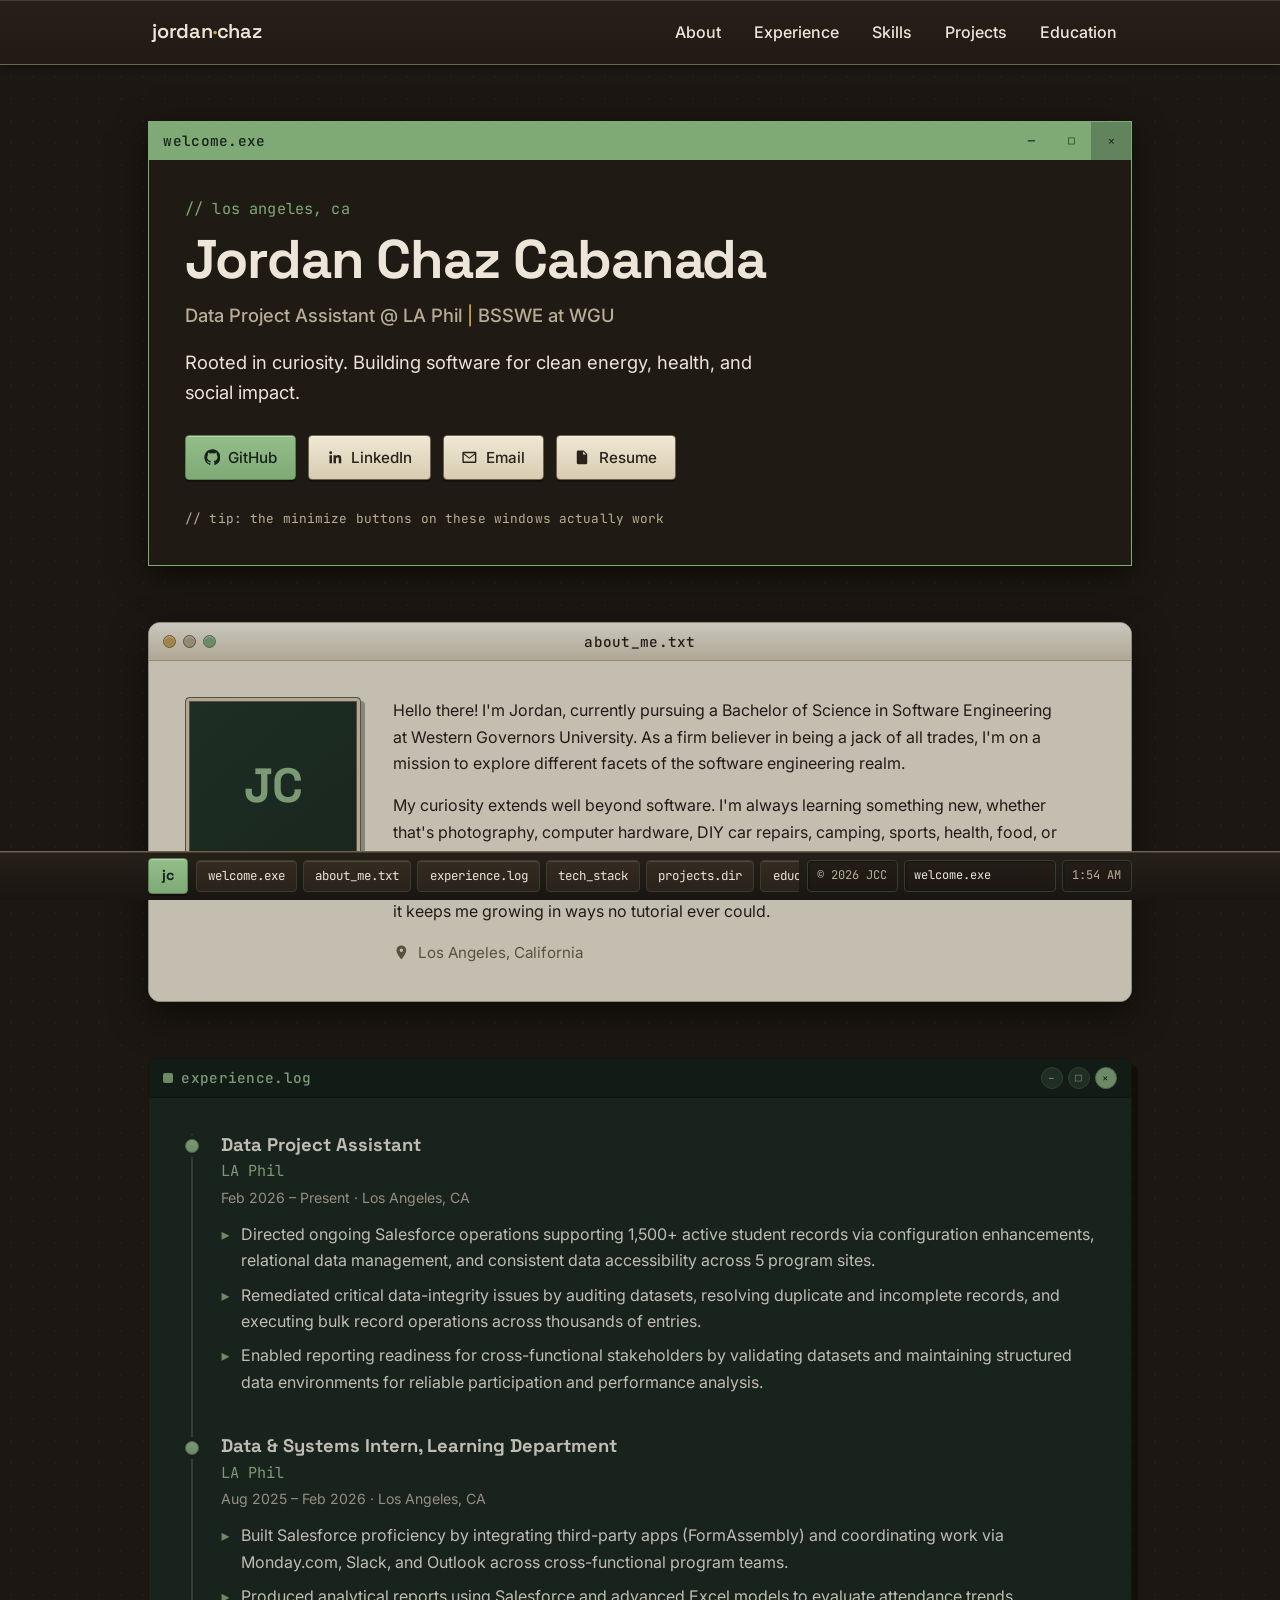
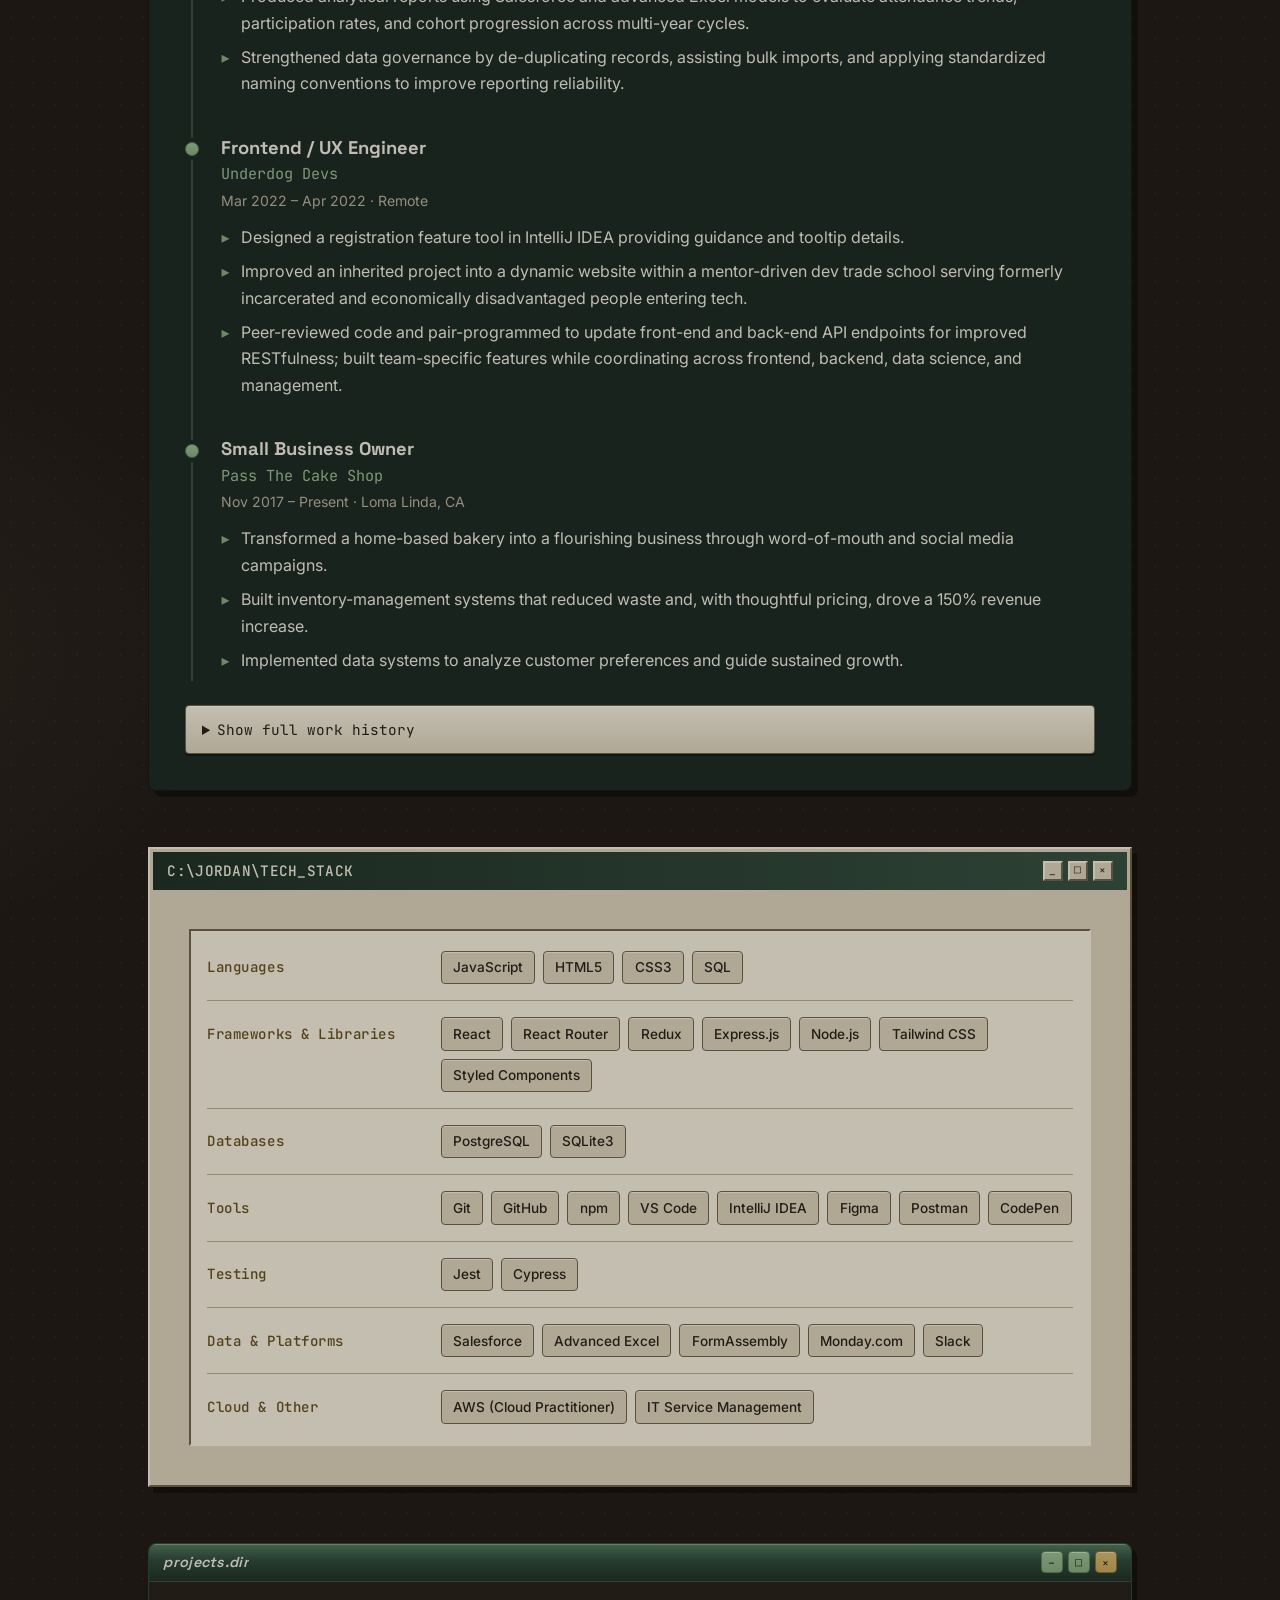
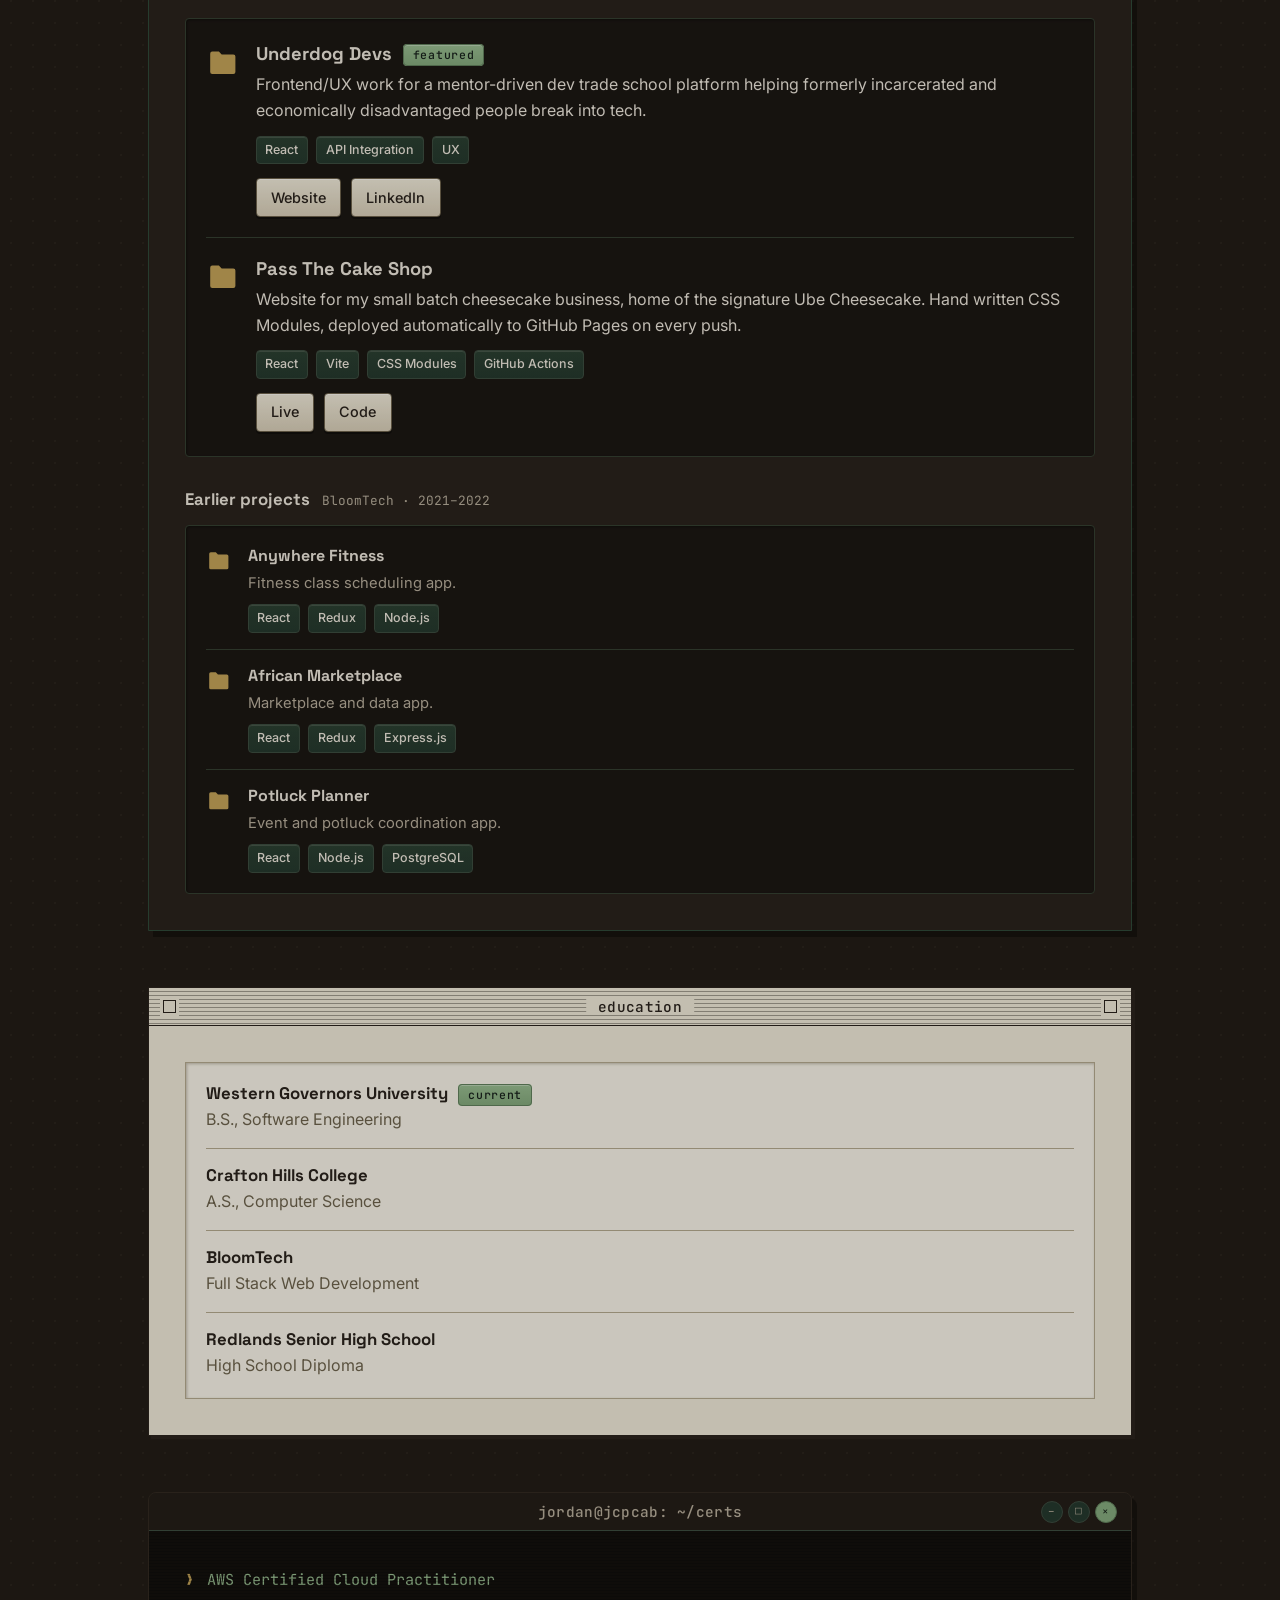
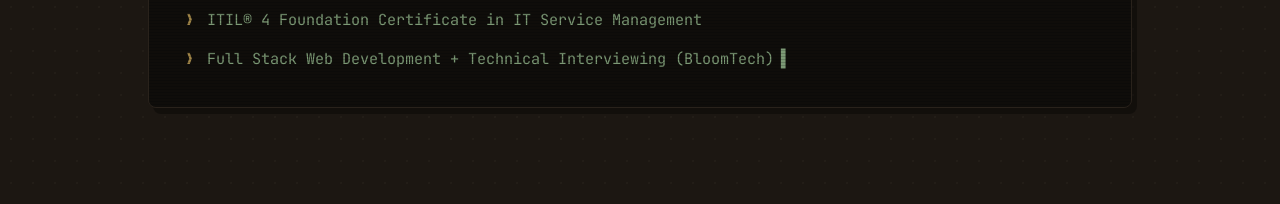
==== commit 7a887172: "window focusing n minimize states" ====
--- a/index.html
+++ b/index.html
@@ -78,6 +78,8 @@
             Resume
           </a>
         </div>
+
+        <p class="code-comment hint">// tip: the minimize buttons on these windows actually work</p>
       </div>
     </div>
   </div>
@@ -400,7 +402,8 @@
       <a href="#certifications">~/certs</a>
     </nav>
     <span class="tray">
-      <span class="tray-cell">© <span id="year">2026</span> JCC</span>
+      <span class="tray-cell copy">© <span id="year">2026</span> JCC</span>
+      <span class="tray-cell tray-view"><span class="tray-fill" aria-hidden="true"></span><span class="tray-label" id="view-label">welcome.exe</span></span>
       <span class="tray-cell" id="clock">--:--</span>
     </span>
   </div>
--- a/styles.css
+++ b/styles.css
@@ -541,6 +541,24 @@
 /* minimized windows (via titlebar button) */
 .window.minimized .window-body { display: none; }
 .window .tb-min { cursor: pointer; }
+.window .tb-min:hover { filter: brightness(1.2); }
+.window.minimized .tb-min {
+  background: var(--gold);
+  color: var(--accent-dark);
+  border-color: #8a6d2f;
+}
+.window.minimized .titlebar { cursor: pointer; }
+
+/* focused window follows scroll; others dim slightly */
+.window { transition: filter 0.3s ease; }
+.window.dimmed { filter: brightness(0.82) saturate(0.85); }
+
+/* hero hint */
+.hint {
+  margin: 1.75rem 0 0;
+  font-size: 0.8rem;
+  color: var(--text-muted);
+}
 
 /* ===== about ===== */
 .about-grid {
@@ -899,6 +917,27 @@
   white-space: nowrap;
 }
 
+.tray-view {
+  position: relative;
+  overflow: hidden;
+  min-width: 9.5rem;
+  color: var(--text);
+}
+.tray-fill {
+  position: absolute;
+  top: 0;
+  left: 0;
+  bottom: 0;
+  width: 0%;
+  background: rgba(127, 170, 118, 0.3);
+}
+.tray-label { position: relative; }
+
+@media (max-width: 40em) {
+  .tray-cell.copy { display: none; }
+  .tray-view { min-width: 7.5rem; }
+}
+
 /* ===== breakpoints ===== */
 @media (min-width: 48em) {
   .nav-toggle { display: none; }
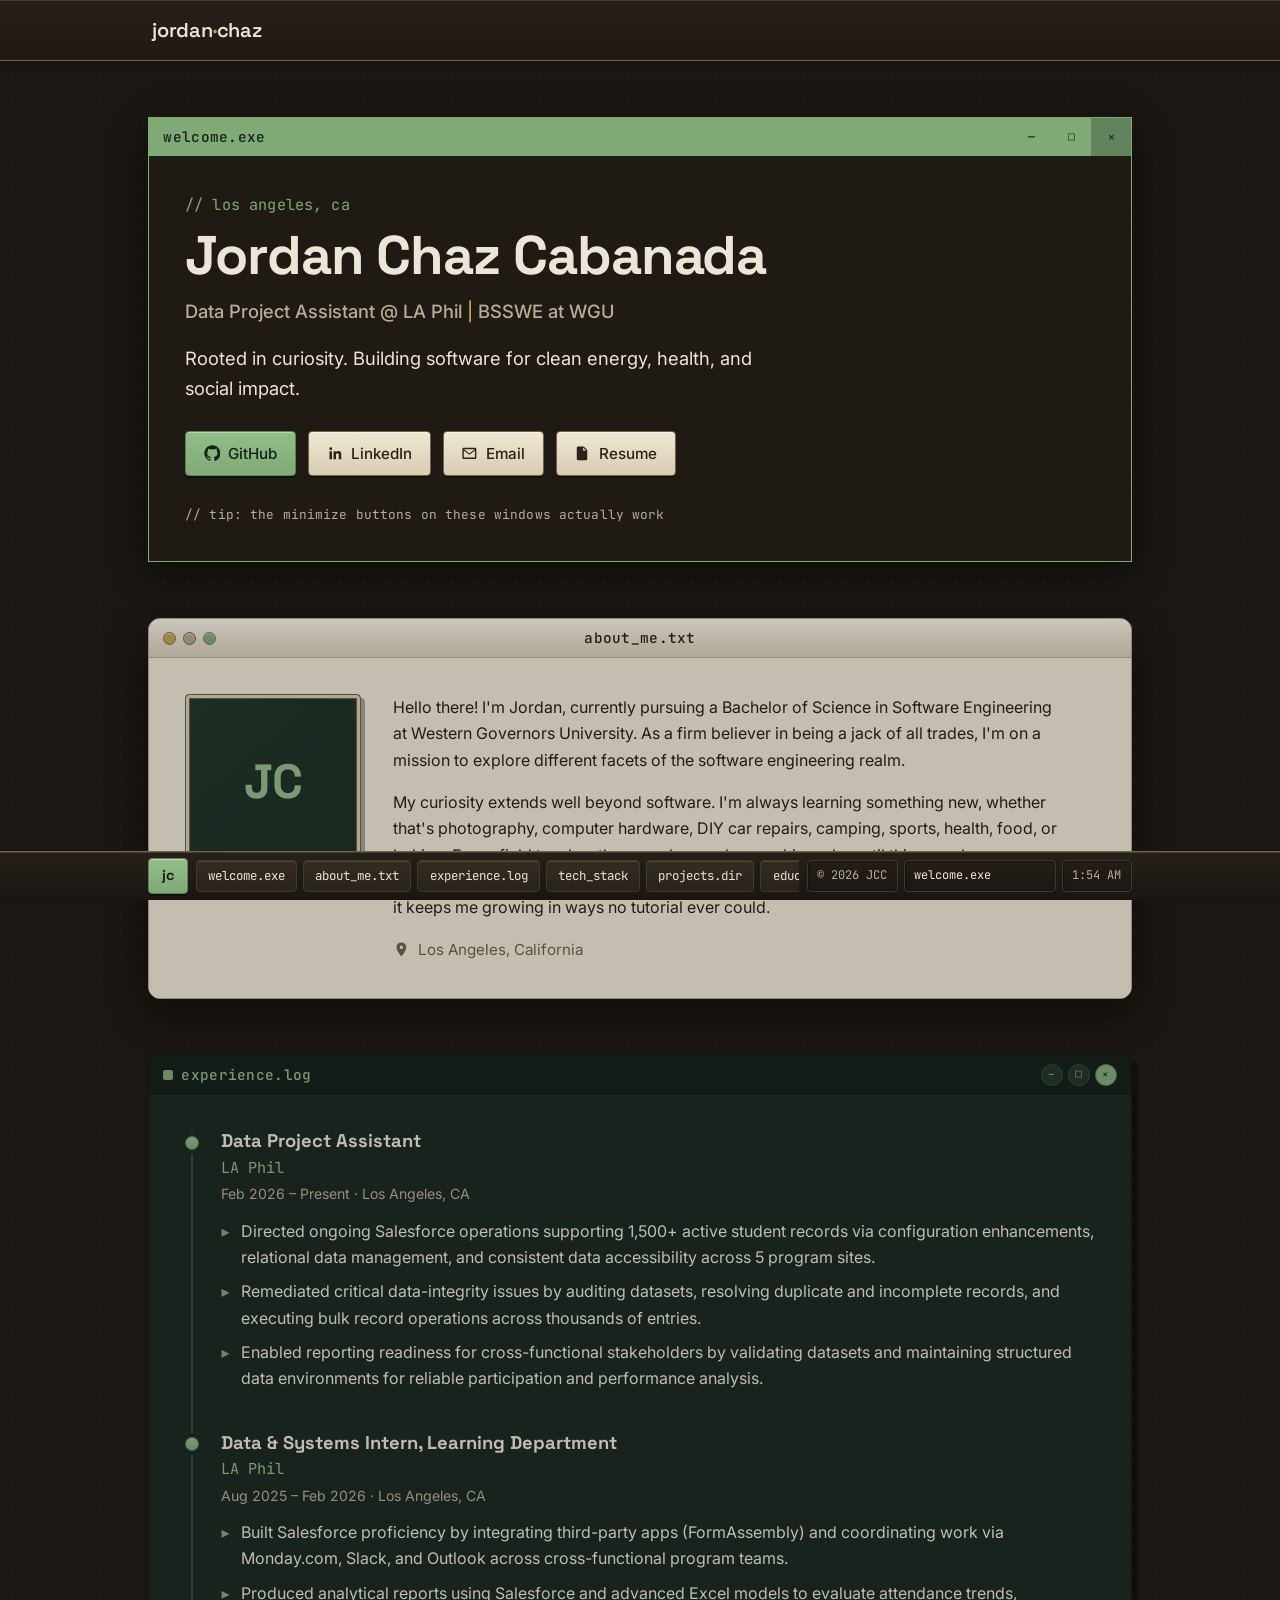
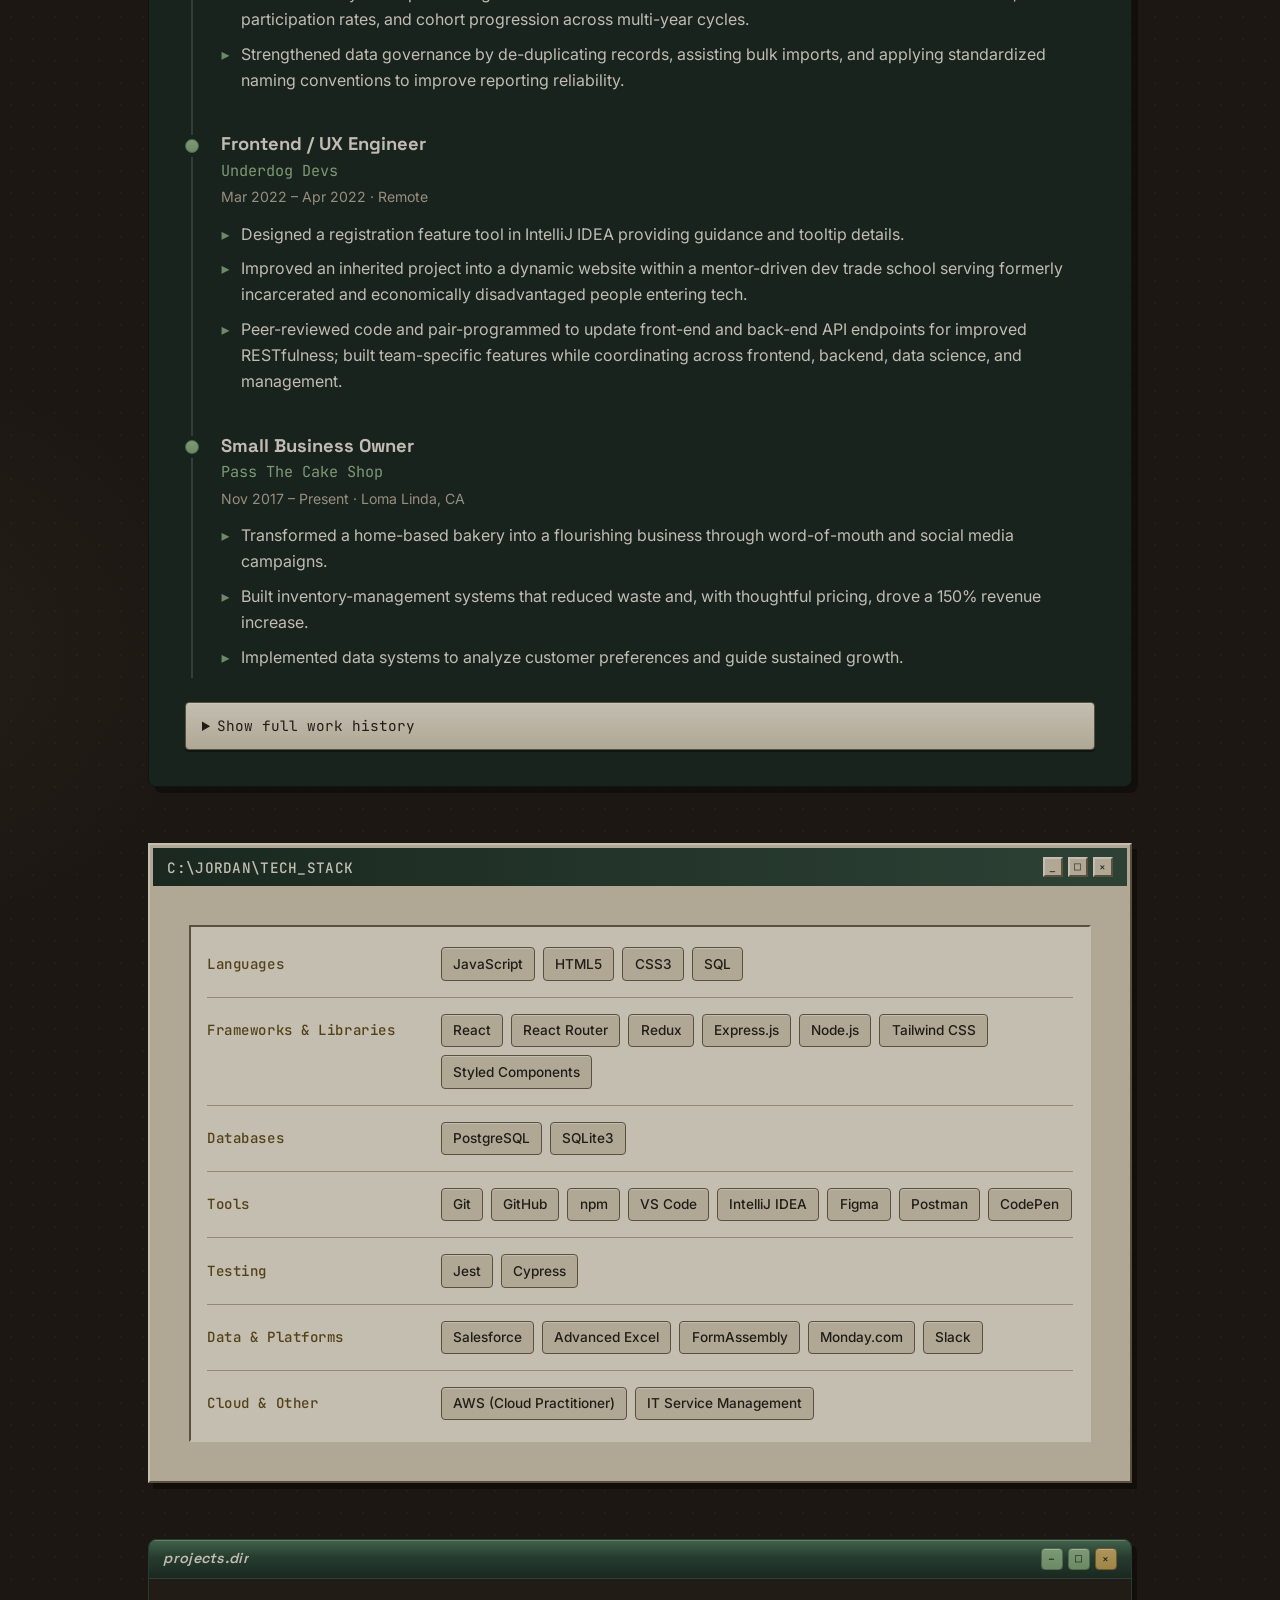
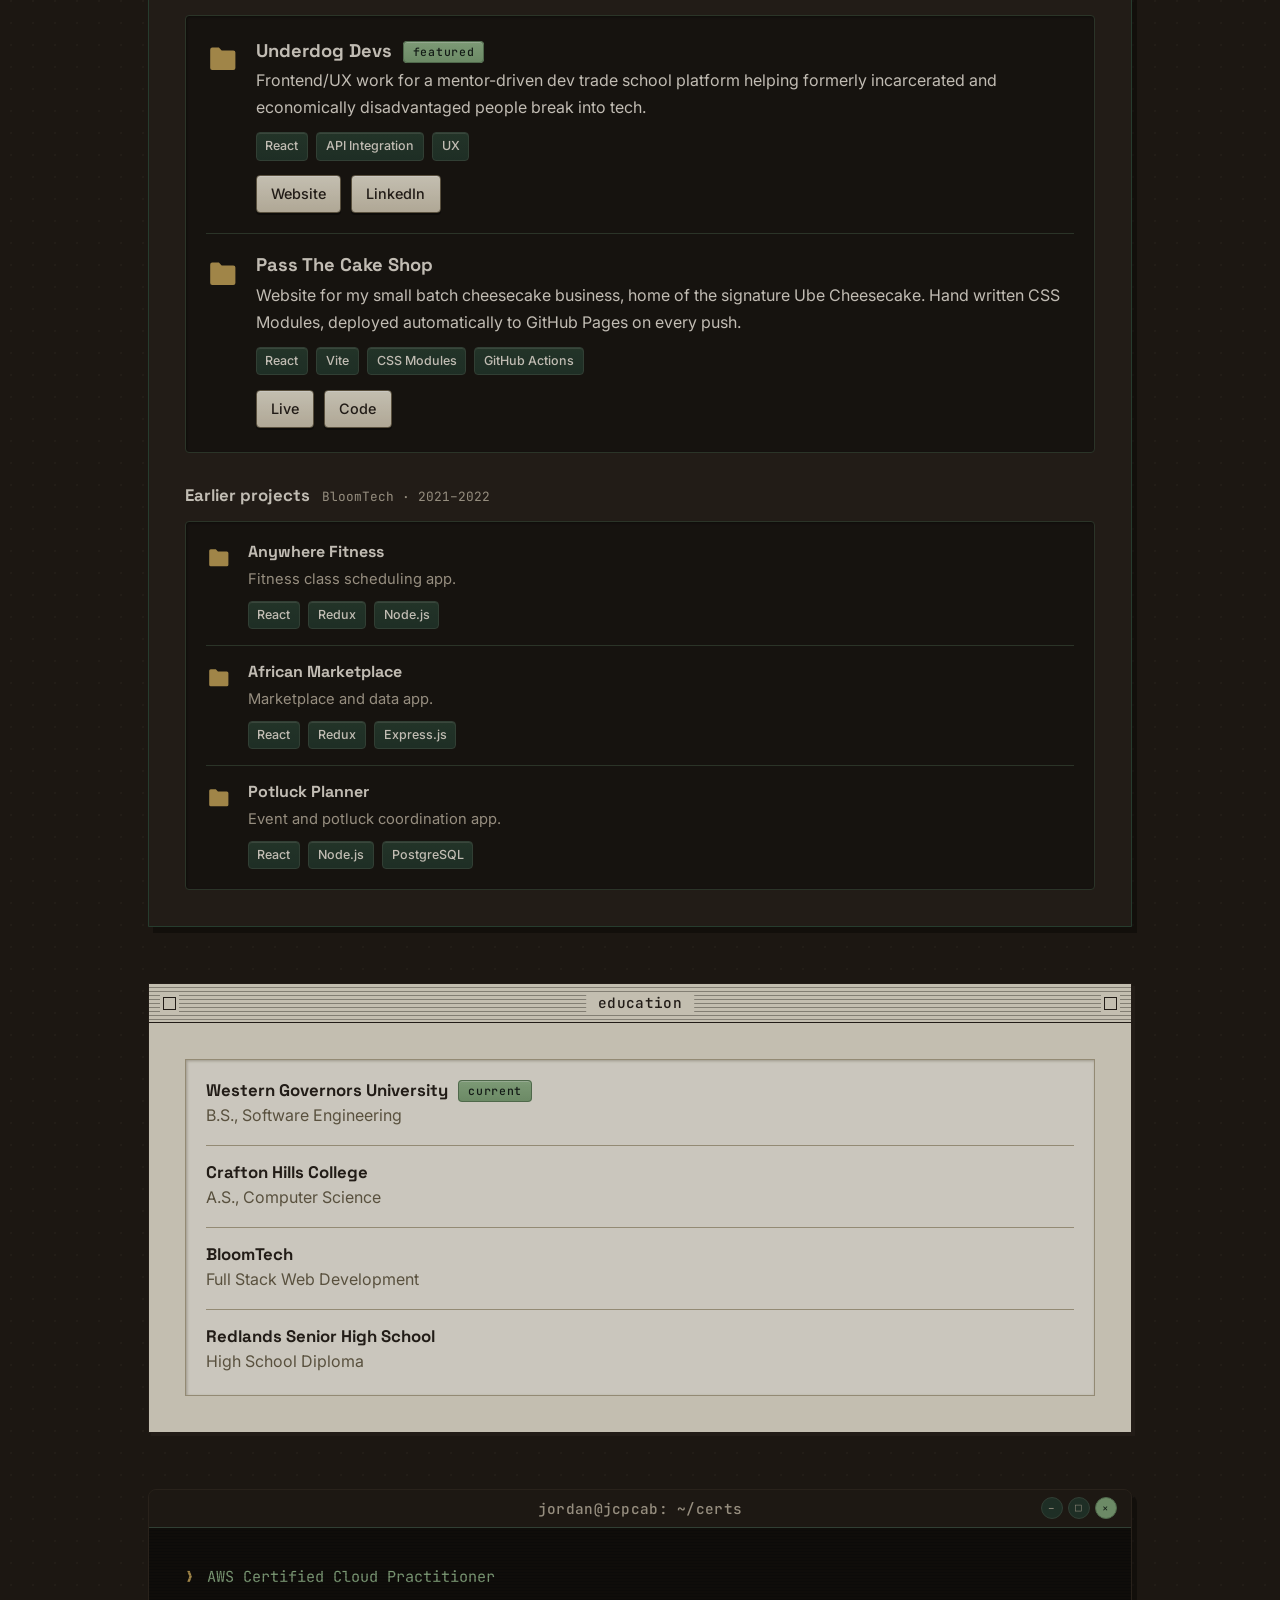
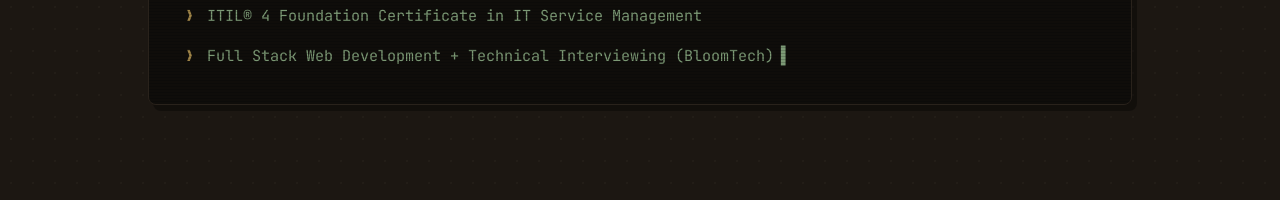
==== commit 94523e28: "footer nav as main nav and fixed min/max buttons" ====
--- a/index.html
+++ b/index.html
@@ -24,23 +24,9 @@
 <a class="skip-link" href="#about">Skip to content</a>
 
 <header class="nav" id="top">
-  <nav class="nav-inner" aria-label="Main navigation">
+  <div class="nav-inner">
     <a href="#top" class="nav-logo" aria-label="Back to top">jordan<span class="dot">·</span>chaz</a>
-
-    <button class="nav-toggle" aria-expanded="false" aria-controls="nav-menu" aria-label="Toggle menu">
-      <span class="nav-toggle-bar"></span>
-      <span class="nav-toggle-bar"></span>
-      <span class="nav-toggle-bar"></span>
-    </button>
-
-    <ul class="nav-menu" id="nav-menu">
-      <li><a href="#about">About</a></li>
-      <li><a href="#experience">Experience</a></li>
-      <li><a href="#skills">Skills</a></li>
-      <li><a href="#projects">Projects</a></li>
-      <li><a href="#education">Education</a></li>
-    </ul>
-  </nav>
+  </div>
 </header>
 
 <main>
--- a/styles.css
+++ b/styles.css
@@ -132,11 +132,9 @@
 .nav-inner {
   max-width: var(--container);
   margin-inline: auto;
-  padding: 0.55rem 1.25rem;
-  display: flex;
-  align-items: center;
-  justify-content: space-between;
-  flex-wrap: wrap;
+  padding: 0.45rem 1.25rem;
+  display: flex;
+  align-items: center;
 }
 
 .nav-logo {
@@ -148,57 +146,6 @@
   padding: 0.4rem 0.25rem;
 }
 .nav-logo:hover { color: var(--accent-strong); }
-
-.nav-toggle {
-  display: flex;
-  flex-direction: column;
-  justify-content: center;
-  gap: 5px;
-  width: 44px;
-  height: 44px;
-  padding: 10px;
-  background: linear-gradient(180deg, var(--beige-light), var(--beige));
-  border: 1px solid var(--beige-shade);
-  border-radius: var(--radius-sm);
-  box-shadow: inset 0 1px 0 rgba(255, 255, 255, 0.5), 0 2px 0 var(--bevel-dark);
-  cursor: pointer;
-}
-.nav-toggle:active { box-shadow: inset 0 2px 3px rgba(90, 75, 50, 0.5); }
-.nav-toggle-bar {
-  display: block;
-  height: 2px;
-  width: 100%;
-  background: var(--ink);
-  border-radius: 2px;
-  transition: transform 0.25s ease, opacity 0.25s ease;
-}
-.nav-toggle[aria-expanded="true"] .nav-toggle-bar:nth-child(1) { transform: translateY(7px) rotate(45deg); }
-.nav-toggle[aria-expanded="true"] .nav-toggle-bar:nth-child(2) { opacity: 0; }
-.nav-toggle[aria-expanded="true"] .nav-toggle-bar:nth-child(3) { transform: translateY(-7px) rotate(-45deg); }
-
-.nav-menu {
-  list-style: none;
-  width: 100%;
-  display: none;
-  flex-direction: column;
-  gap: 0.25rem;
-  padding: 0.75rem 0 0.5rem;
-}
-.nav-menu.open { display: flex; }
-
-.nav-menu a {
-  display: block;
-  padding: 0.7rem 0.6rem;
-  color: var(--text);
-  font-weight: 500;
-  border-radius: var(--radius-sm);
-  border: 1px solid transparent;
-}
-.nav-menu a:hover {
-  background: var(--beige);
-  color: var(--ink);
-  border-color: var(--beige-dark);
-}
 
 /* ===== windows: shared ===== */
 .section { padding: 1.4rem 0; }
@@ -540,9 +487,9 @@
 
 /* minimized windows (via titlebar button) */
 .window.minimized .window-body { display: none; }
-.window .tb-min { cursor: pointer; }
-.window .tb-min:hover { filter: brightness(1.2); }
-.window.minimized .tb-min {
+.window .tb-min, .window .tb-max { cursor: pointer; }
+.window .tb-min:hover, .window .tb-max:hover { filter: brightness(1.2); }
+.window.minimized .tb-max {
   background: var(--gold);
   color: var(--accent-dark);
   border-color: #8a6d2f;
@@ -933,23 +880,13 @@
 }
 .tray-label { position: relative; }
 
-@media (max-width: 40em) {
+@media (max-width: 48em) {
   .tray-cell.copy { display: none; }
-  .tray-view { min-width: 7.5rem; }
+  .tray-view { display: none; }
 }
 
 /* ===== breakpoints ===== */
 @media (min-width: 48em) {
-  .nav-toggle { display: none; }
-  .nav-menu {
-    display: flex !important;
-    flex-direction: row;
-    width: auto;
-    gap: 0.25rem;
-    padding: 0;
-  }
-  .nav-menu a { padding: 0.55rem 0.85rem; }
-
   .about-grid { flex-direction: row; align-items: flex-start; }
 
   .skill-row { grid-template-columns: 14rem 1fr; align-items: baseline; }
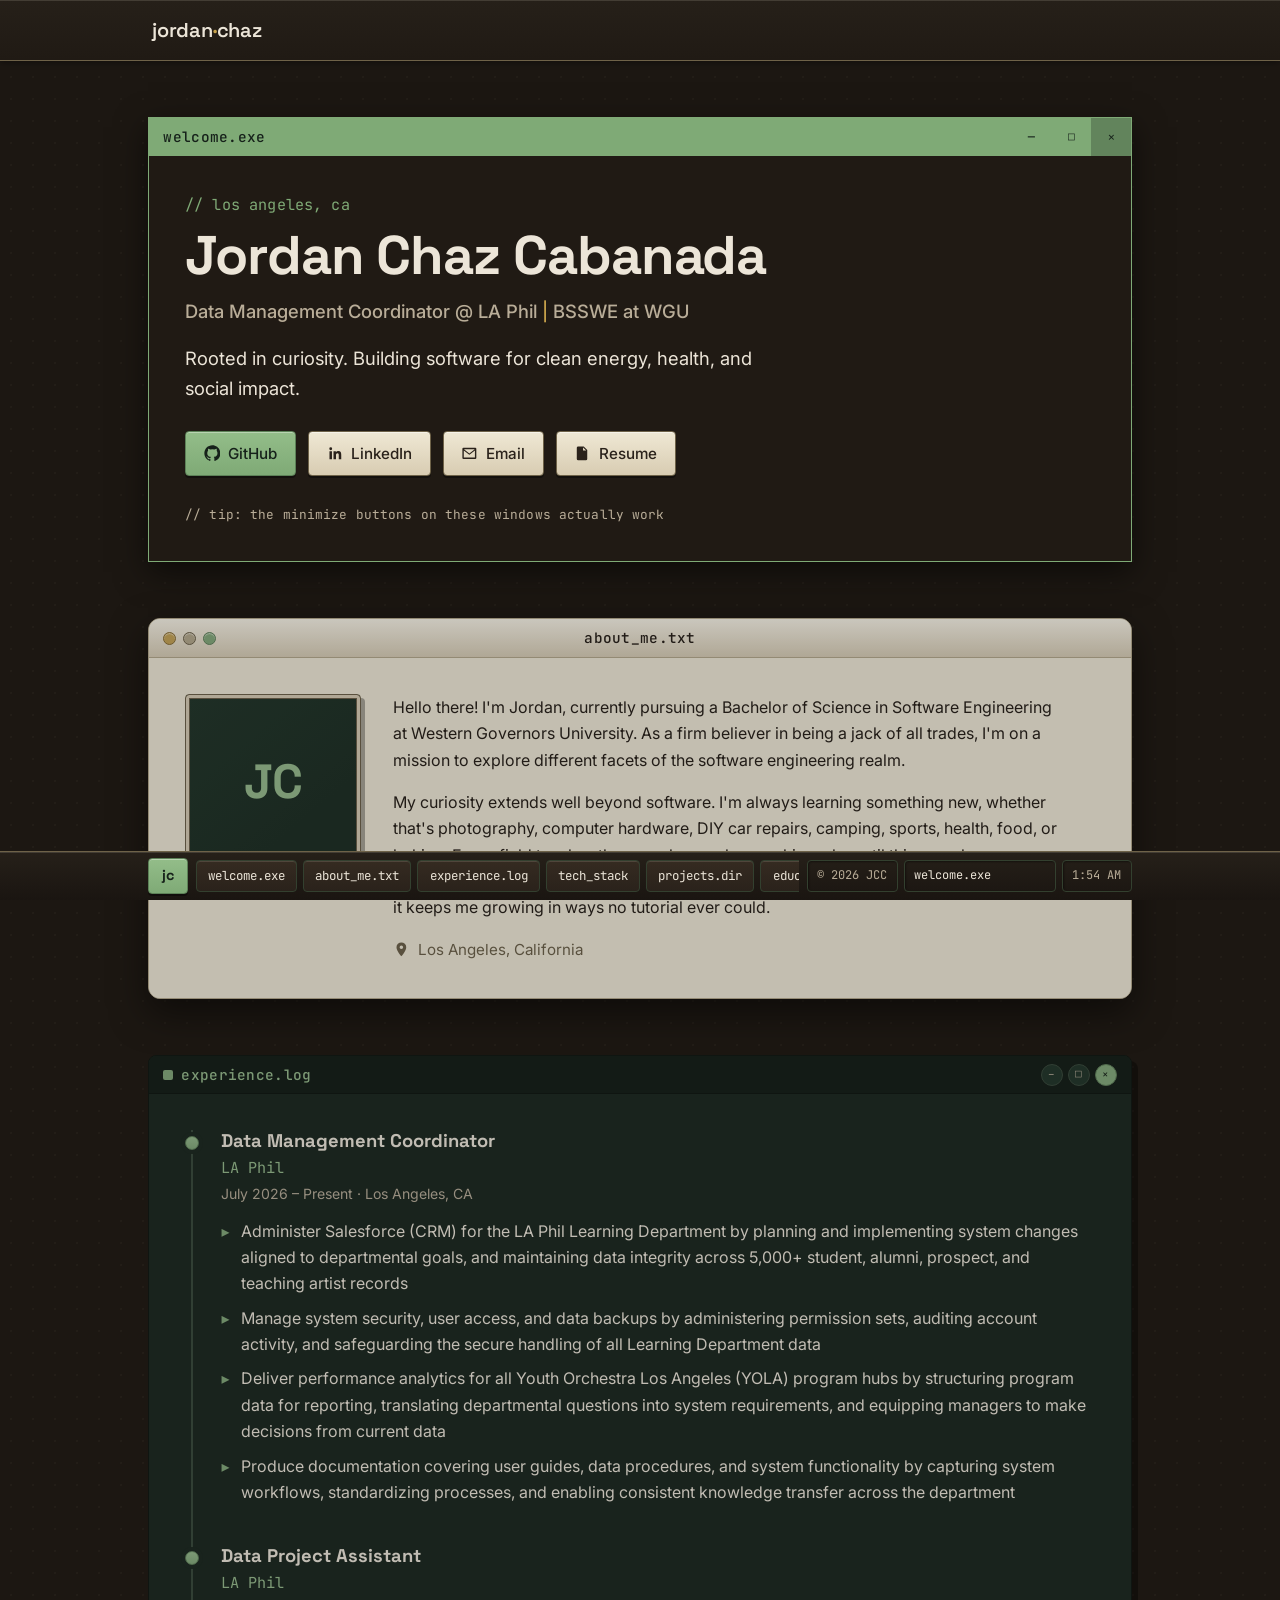
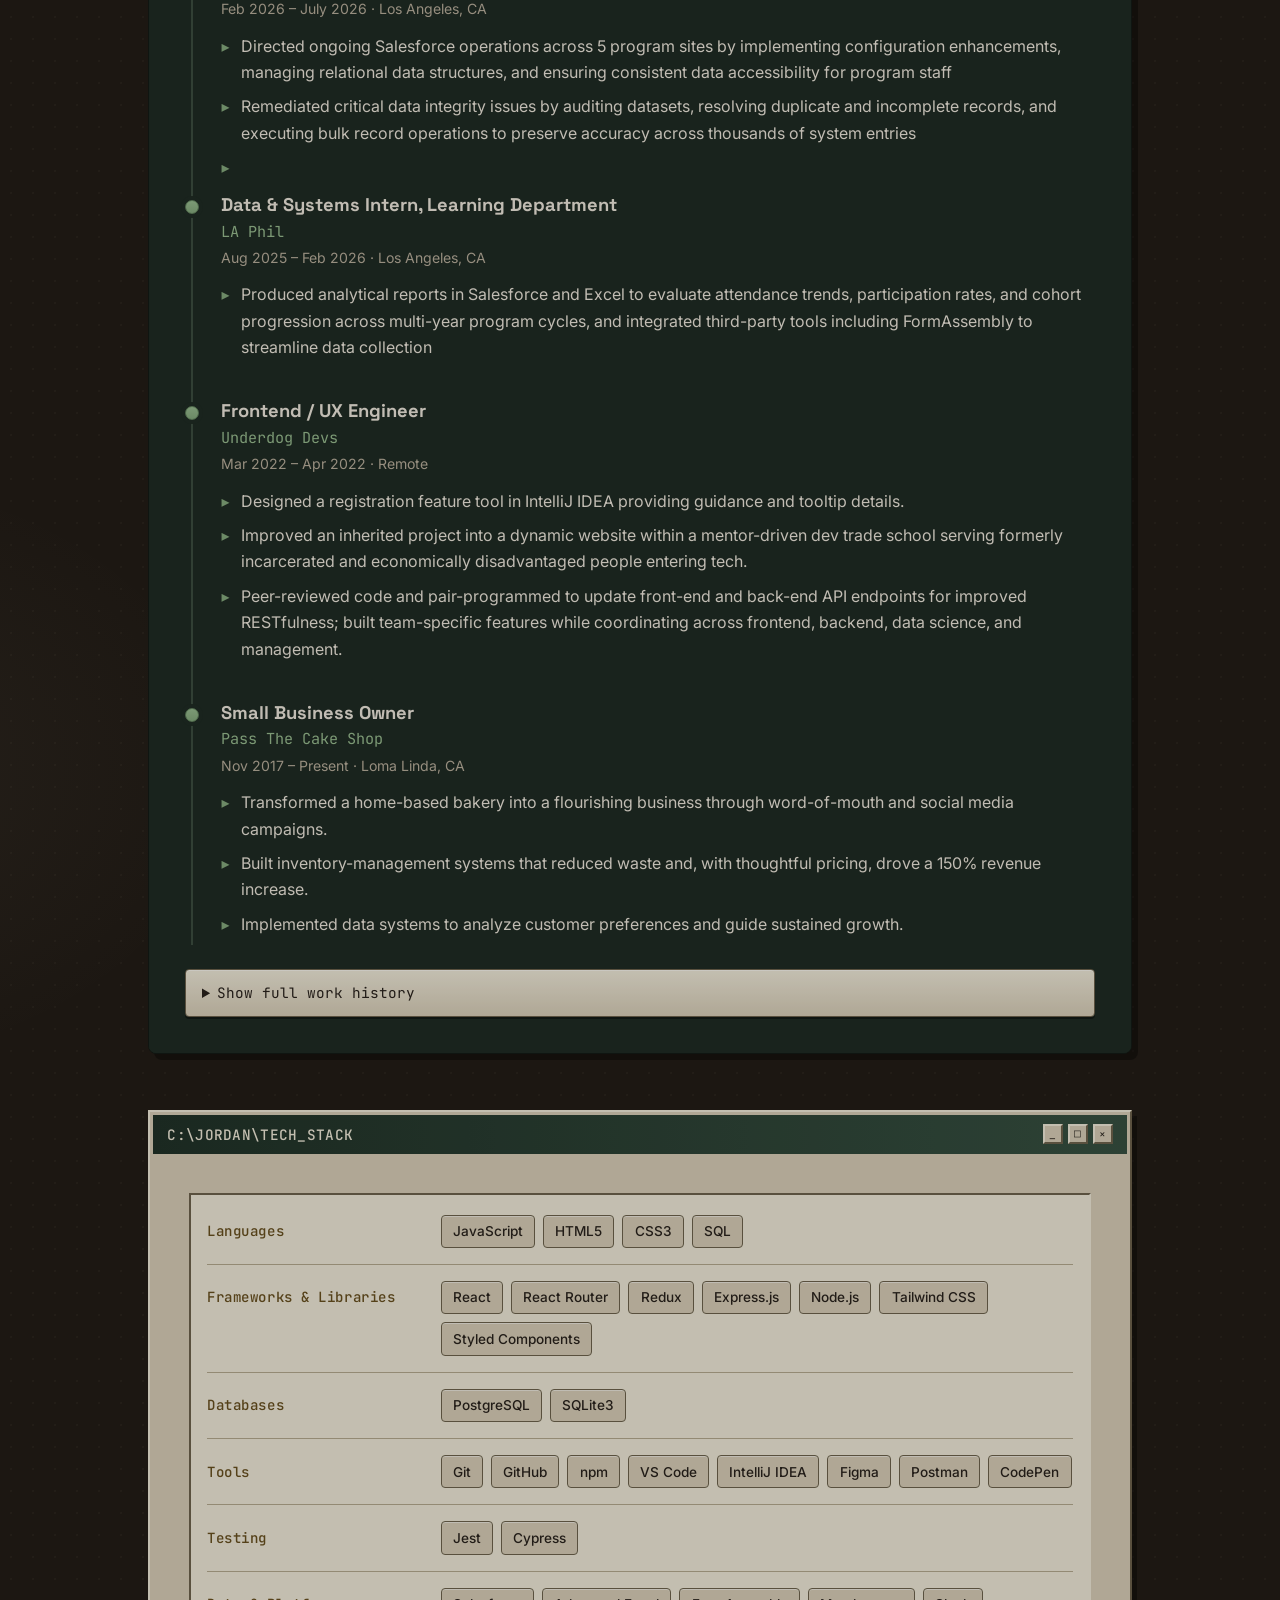
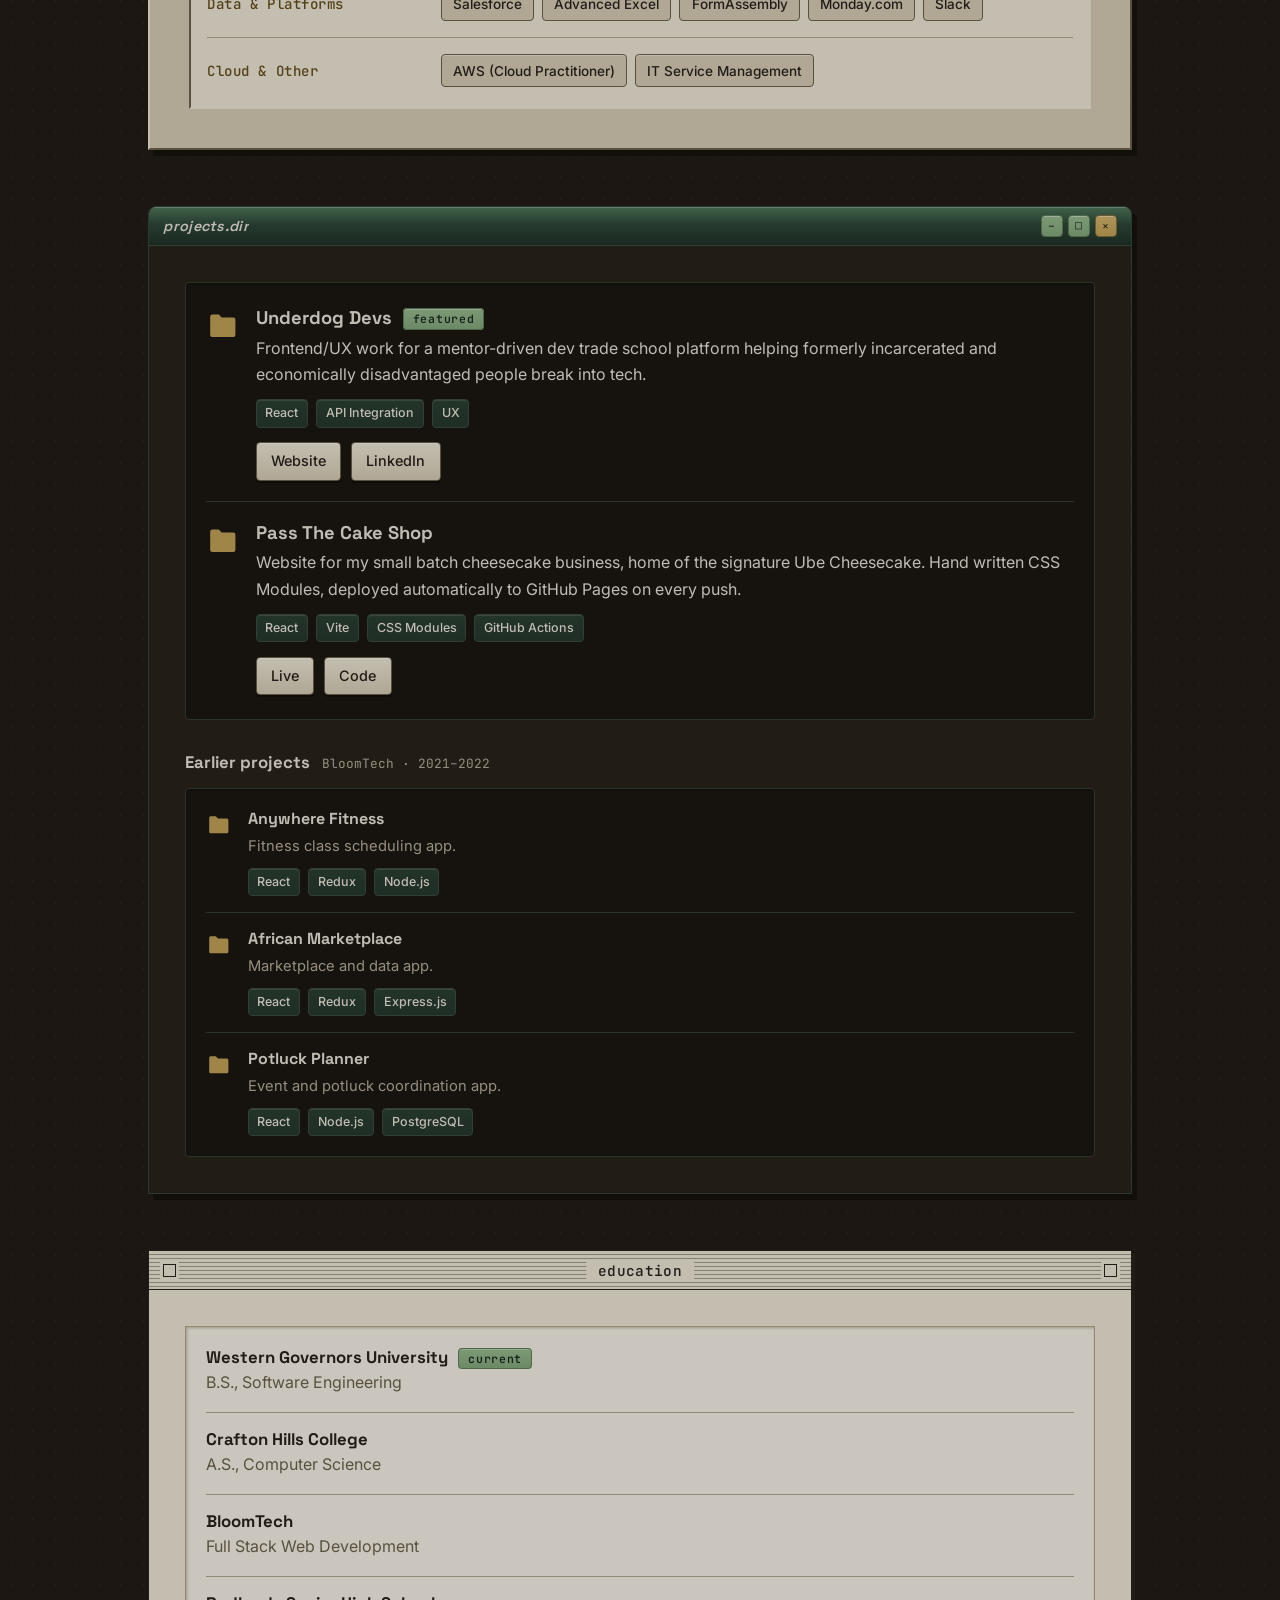
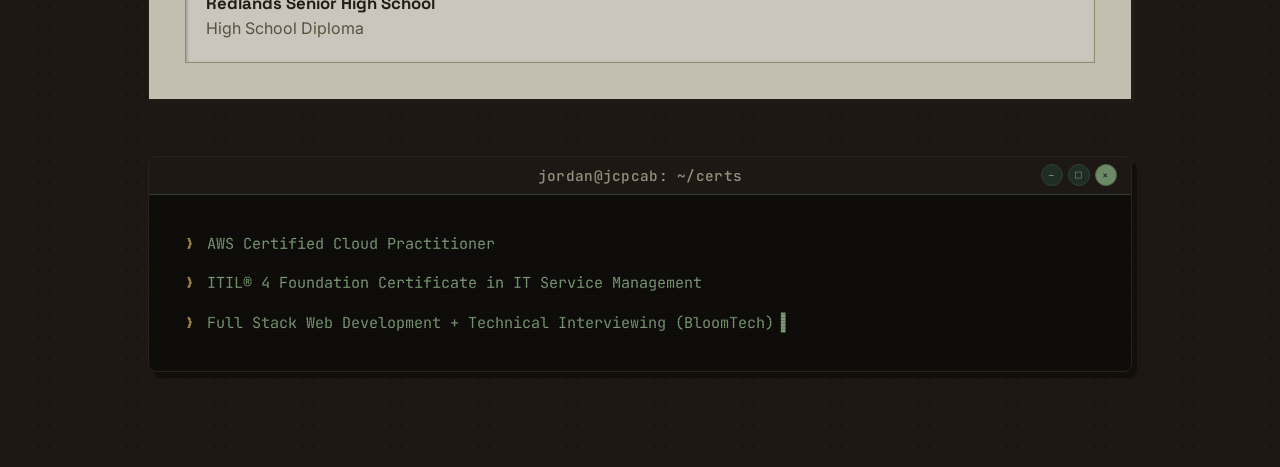
==== commit 1ee2331a: "Update index.html New title" ====
--- a/index.html
+++ b/index.html
@@ -3,11 +3,11 @@
 <head>
   <meta charset="UTF-8">
   <meta name="viewport" content="width=device-width, initial-scale=1.0">
-  <title>Jordan Chaz Cabanada | Data Project Assistant @ LA Phil</title>
-  <meta name="description" content="Jordan Chaz Cabanada, Data Project Assistant at the LA Phil and software engineering student at WGU. Building for clean energy, health, and social impact.">
-
-  <meta property="og:title" content="Jordan Chaz Cabanada | Data Project Assistant @ LA Phil">
-  <meta property="og:description" content="Data Project Assistant at the LA Phil and software engineering student at WGU. Building for clean energy, health, and social impact.">
+  <title>Jordan Chaz Cabanada | Data Management Coordinator @ LA Phil</title>
+  <meta name="description" content="Jordan Chaz Cabanada, Data Management Coordinator at the LA Phil and software engineering student at WGU. Building for clean energy, health, and social impact.">
+
+  <meta property="og:title" content="Jordan Chaz Cabanada | Data Management Coordinator @ LA Phil">
+  <meta property="og:description" content="Data Management Coordinator at the LA Phil and software engineering student at WGU. Building for clean energy, health, and social impact.">
   <meta property="og:url" content="https://jcpcab.github.io/">
   <meta property="og:type" content="website">
   <meta name="twitter:card" content="summary">
@@ -41,7 +41,7 @@
       <div class="window-body hero-body">
         <p class="code-comment">// los angeles, ca</p>
         <h1 class="hero-name">Jordan Chaz Cabanada</h1>
-        <p class="hero-title">Data Project Assistant @ LA Phil <span class="dot">|</span> BSSWE at WGU</p>
+        <p class="hero-title">Data Management Coordinator @ LA Phil <span class="dot">|</span> BSSWE at WGU</p>
         <p class="hero-tagline">
           Rooted in curiosity. Building software for clean energy, health, and social impact.
         </p>
@@ -120,17 +120,31 @@
 
           <article class="job">
             <div class="job-head">
+              <h3>Data Management Coordinator</h3>
+              <p class="job-org">LA Phil</p>
+              <p class="job-meta">July 2026 – Present · Los Angeles, CA</p>
+            </div>
+            <ul class="job-bullets">
+              <li>Administer Salesforce (CRM) for the LA Phil Learning Department by planning and implementing system changes aligned to departmental goals, and maintaining data integrity across 5,000+ student, alumni, prospect, and teaching artist records</li>
+              <li>Manage system security, user access, and data backups by administering permission sets, auditing account activity, and safeguarding the secure handling of all Learning Department data</li>
+              <li>Deliver performance analytics for all Youth Orchestra Los Angeles (YOLA) program hubs by structuring program data for reporting, translating departmental questions into system requirements, and equipping managers to make decisions from current data</li>
+              <li>Produce documentation covering user guides, data procedures, and system functionality by capturing system workflows, standardizing processes, and enabling consistent knowledge transfer across the department</li>
+            </ul>
+          </article>
+          
+          <article class="job">
+            <div class="job-head">
               <h3>Data Project Assistant</h3>
               <p class="job-org">LA Phil</p>
-              <p class="job-meta">Feb 2026 – Present · Los Angeles, CA</p>
+              <p class="job-meta">Feb 2026 – July 2026 · Los Angeles, CA</p>
             </div>
             <ul class="job-bullets">
-              <li>Directed ongoing Salesforce operations supporting 1,500+ active student records via configuration enhancements, relational data management, and consistent data accessibility across 5 program sites.</li>
-              <li>Remediated critical data-integrity issues by auditing datasets, resolving duplicate and incomplete records, and executing bulk record operations across thousands of entries.</li>
-              <li>Enabled reporting readiness for cross-functional stakeholders by validating datasets and maintaining structured data environments for reliable participation and performance analysis.</li>
+              <li>Directed ongoing Salesforce operations across 5 program sites by implementing configuration enhancements, managing relational data structures, and ensuring consistent data accessibility for program staff </li>
+              <li>Remediated critical data integrity issues by auditing datasets, resolving duplicate and incomplete records, and executing bulk record operations to preserve accuracy across thousands of system entries </li>
+              <li></li>
             </ul>
           </article>
-
+          
           <article class="job">
             <div class="job-head">
               <h3>Data &amp; Systems Intern, Learning Department</h3>
@@ -138,9 +152,7 @@
               <p class="job-meta">Aug 2025 – Feb 2026 · Los Angeles, CA</p>
             </div>
             <ul class="job-bullets">
-              <li>Built Salesforce proficiency by integrating third-party apps (FormAssembly) and coordinating work via Monday.com, Slack, and Outlook across cross-functional program teams.</li>
-              <li>Produced analytical reports using Salesforce and advanced Excel models to evaluate attendance trends, participation rates, and cohort progression across multi-year cycles.</li>
-              <li>Strengthened data governance by de-duplicating records, assisting bulk imports, and applying standardized naming conventions to improve reporting reliability.</li>
+              <li>Produced analytical reports in Salesforce and Excel to evaluate attendance trends, participation rates, and cohort progression across multi-year program cycles, and integrated third-party tools including FormAssembly to streamline data collection </li>
             </ul>
           </article>
 
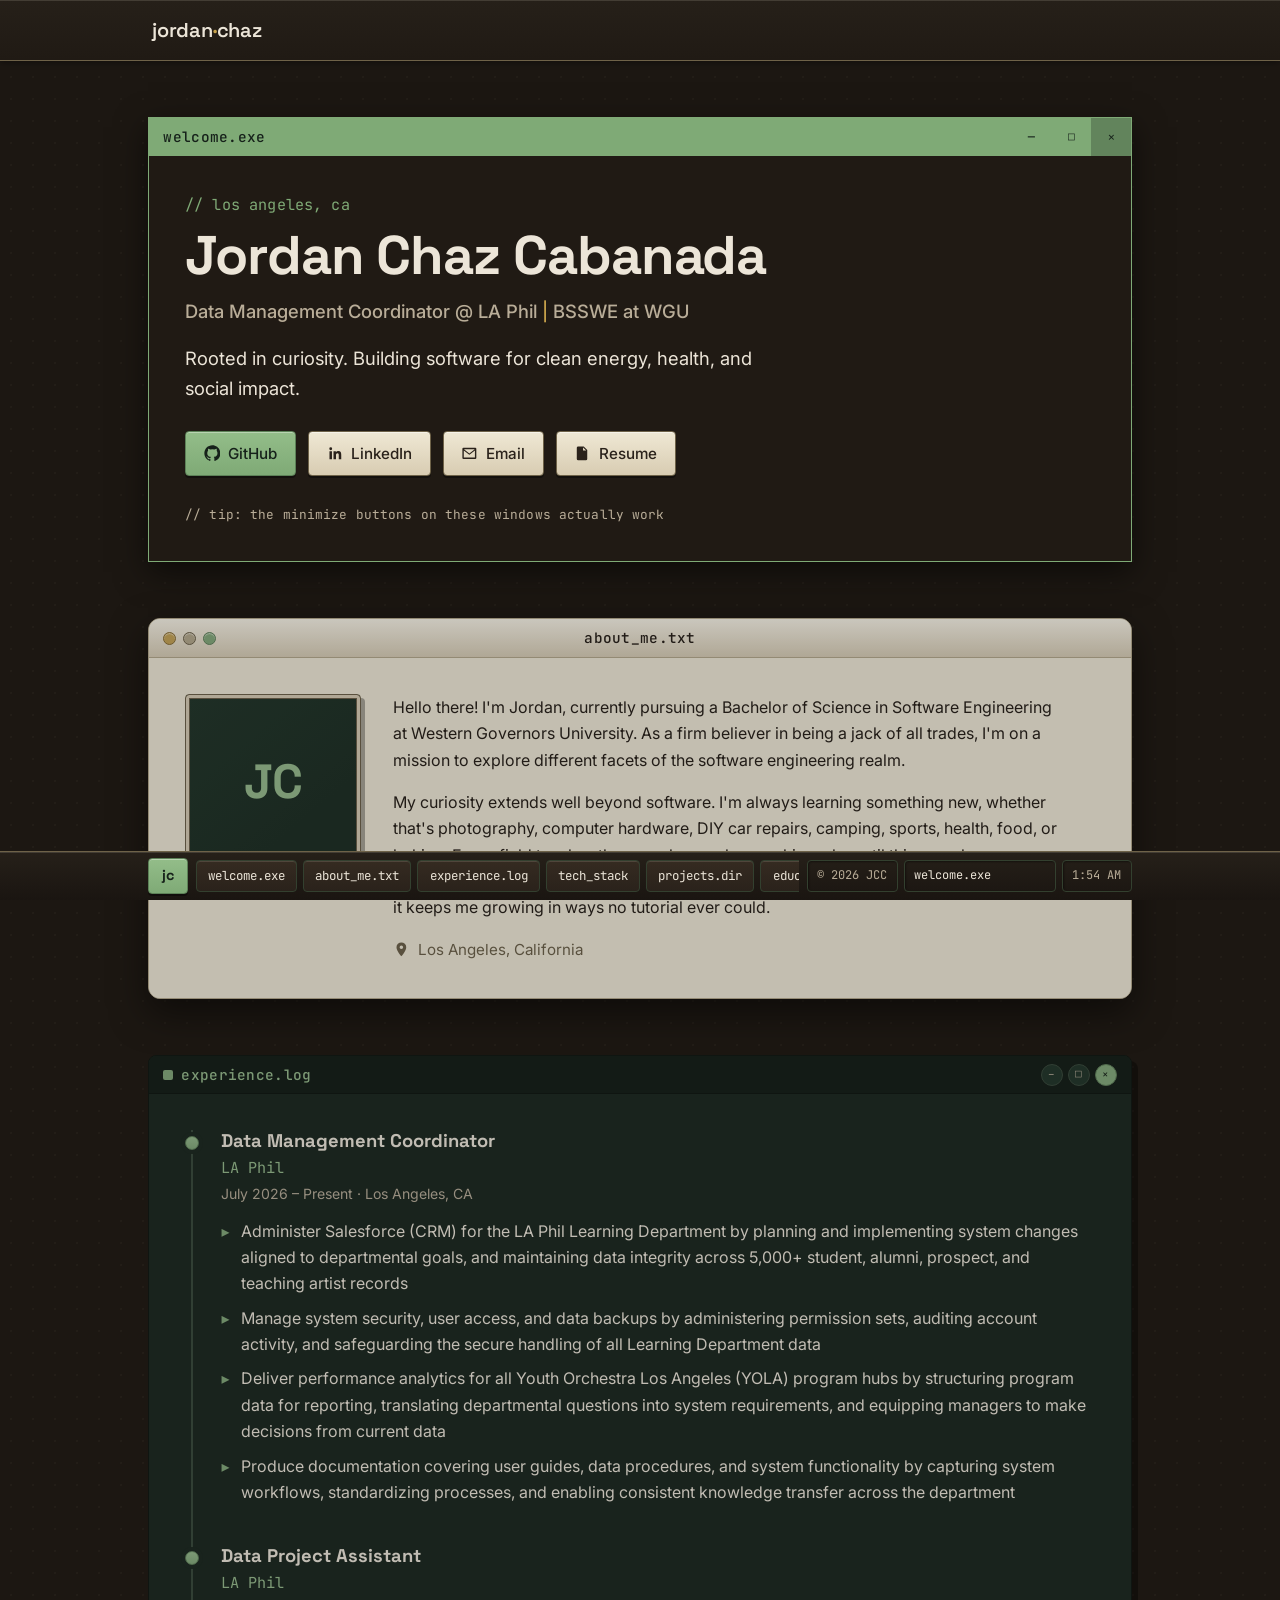
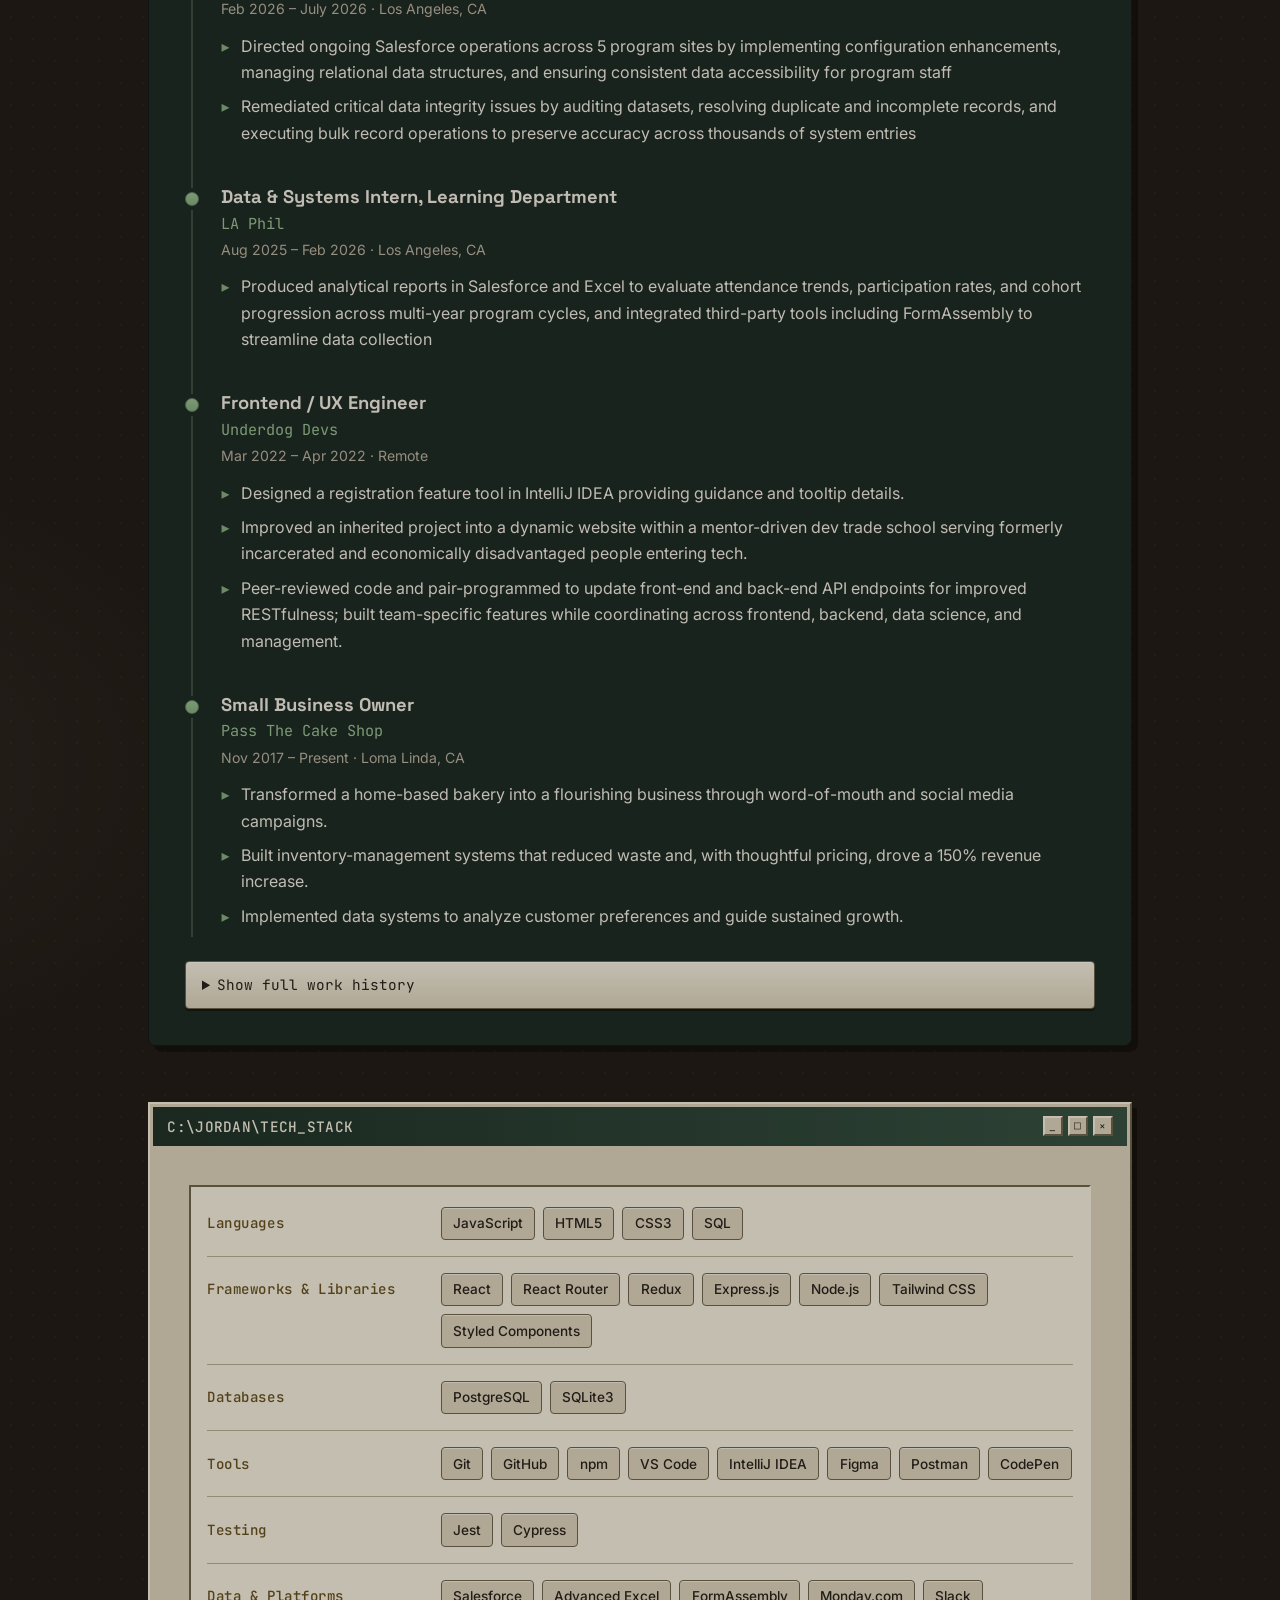
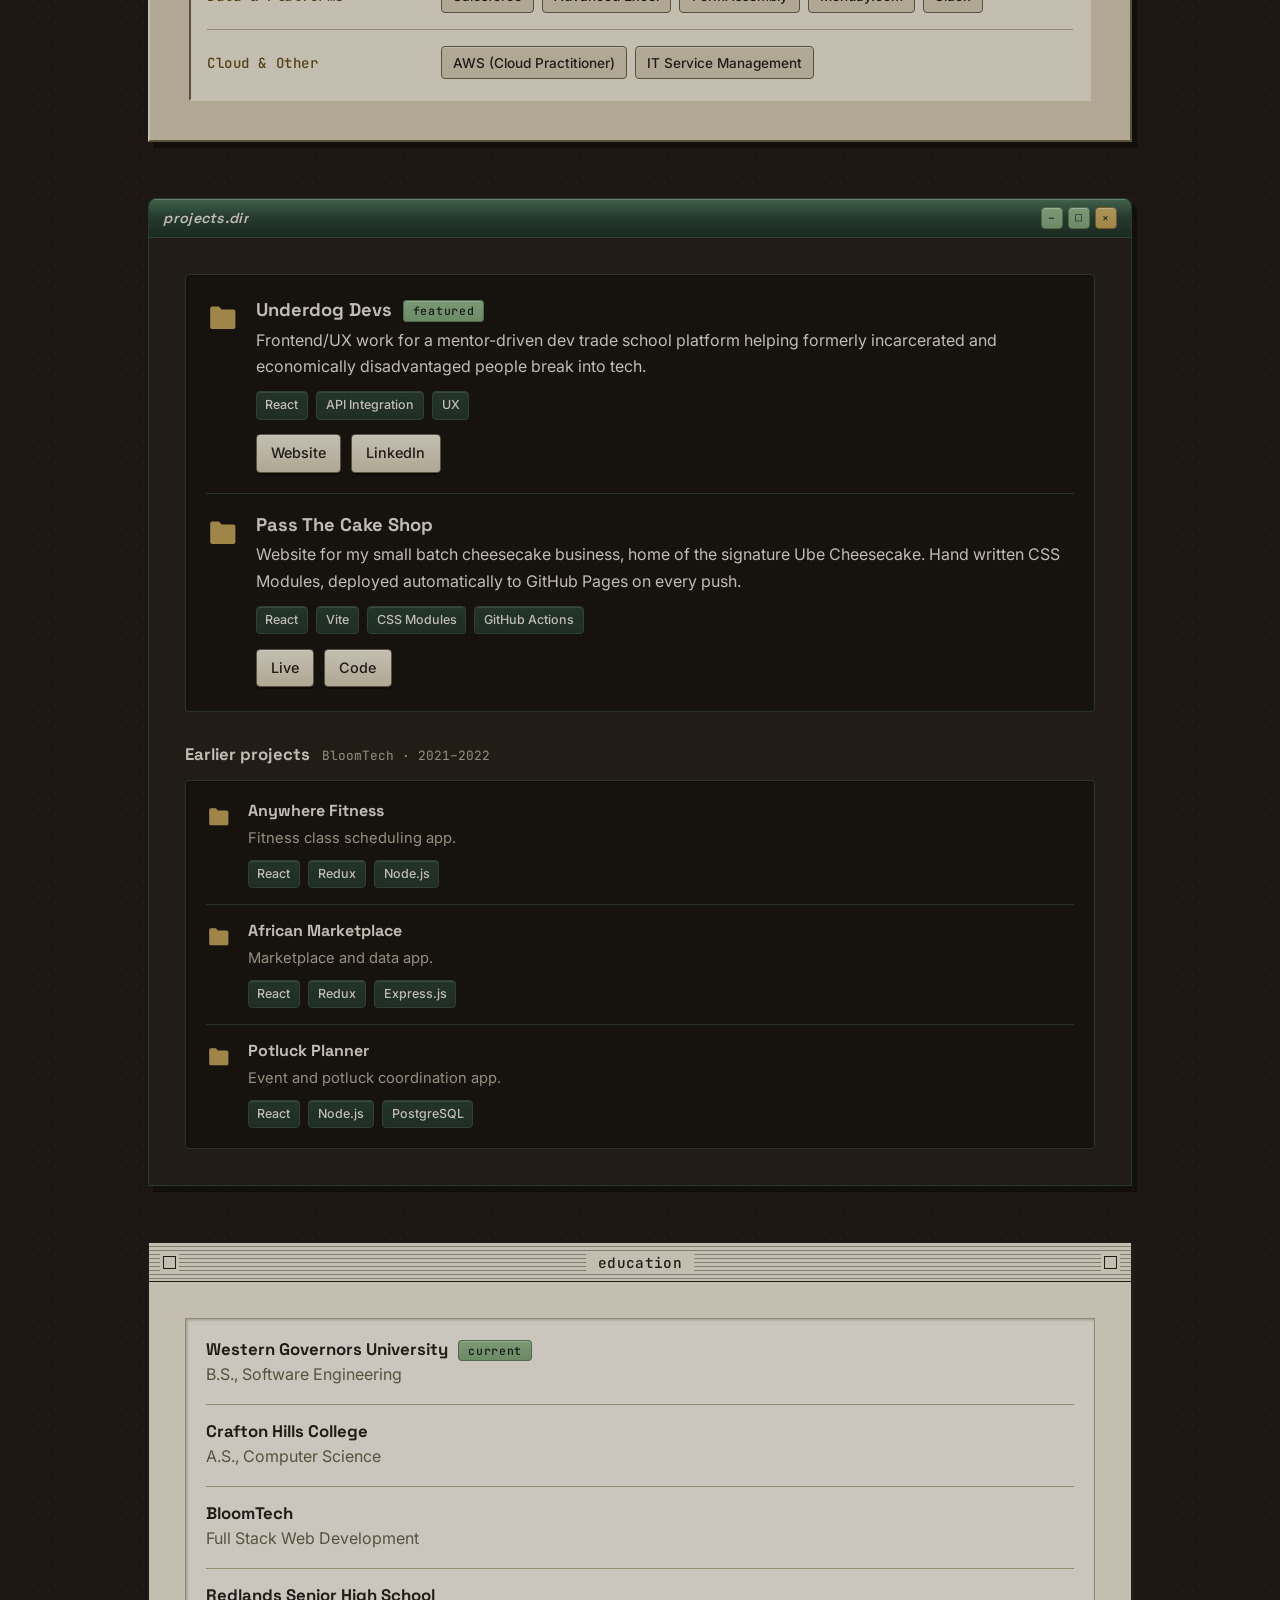
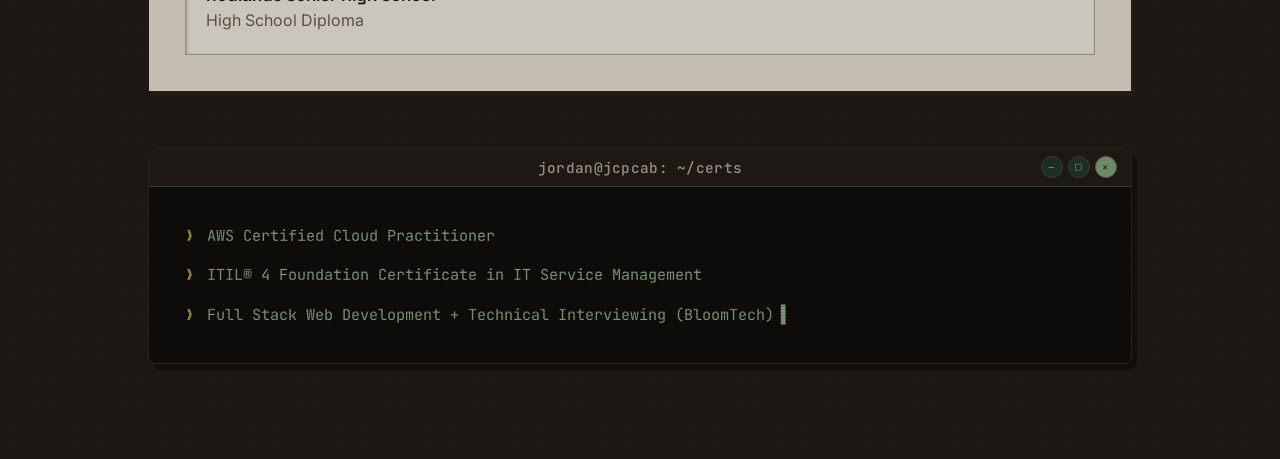
==== commit 9d2db9bb: "Update index.html fix" ====
--- a/index.html
+++ b/index.html
@@ -141,7 +141,6 @@
             <ul class="job-bullets">
               <li>Directed ongoing Salesforce operations across 5 program sites by implementing configuration enhancements, managing relational data structures, and ensuring consistent data accessibility for program staff </li>
               <li>Remediated critical data integrity issues by auditing datasets, resolving duplicate and incomplete records, and executing bulk record operations to preserve accuracy across thousands of system entries </li>
-              <li></li>
             </ul>
           </article>
           
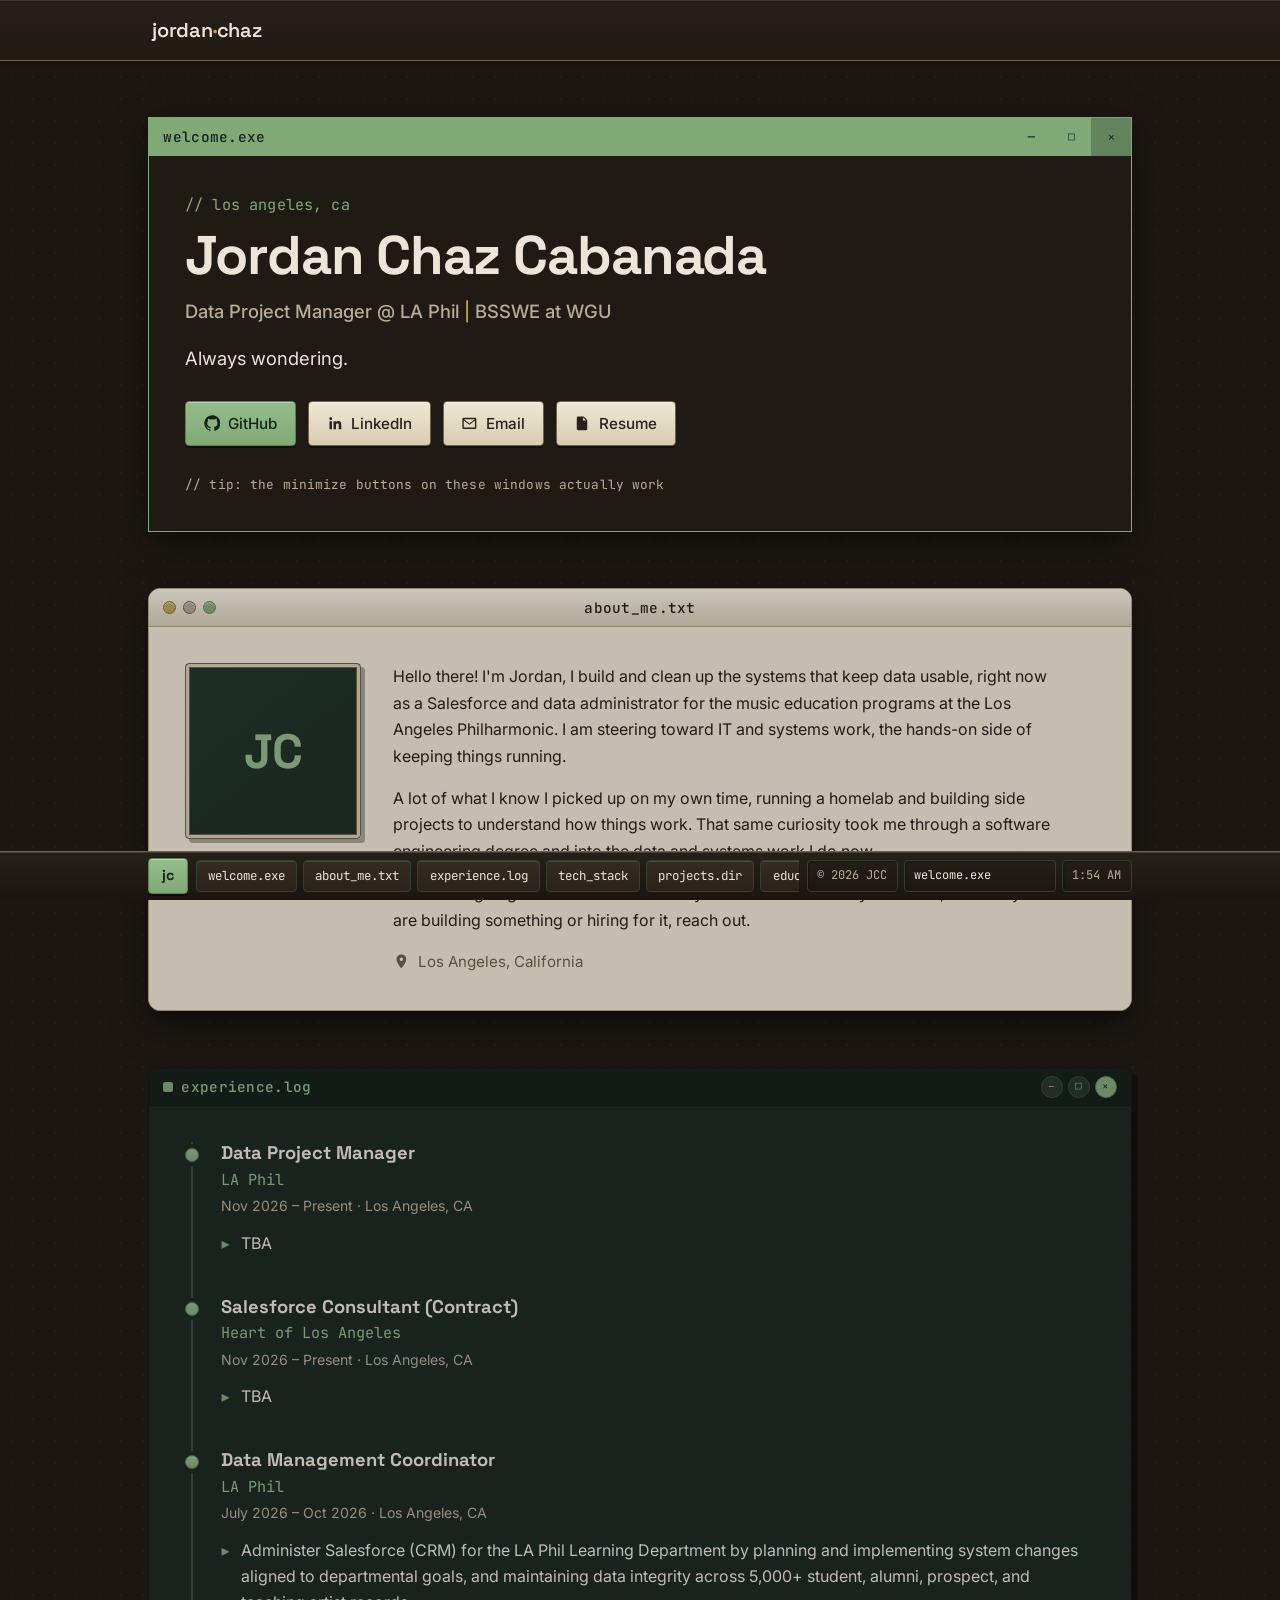
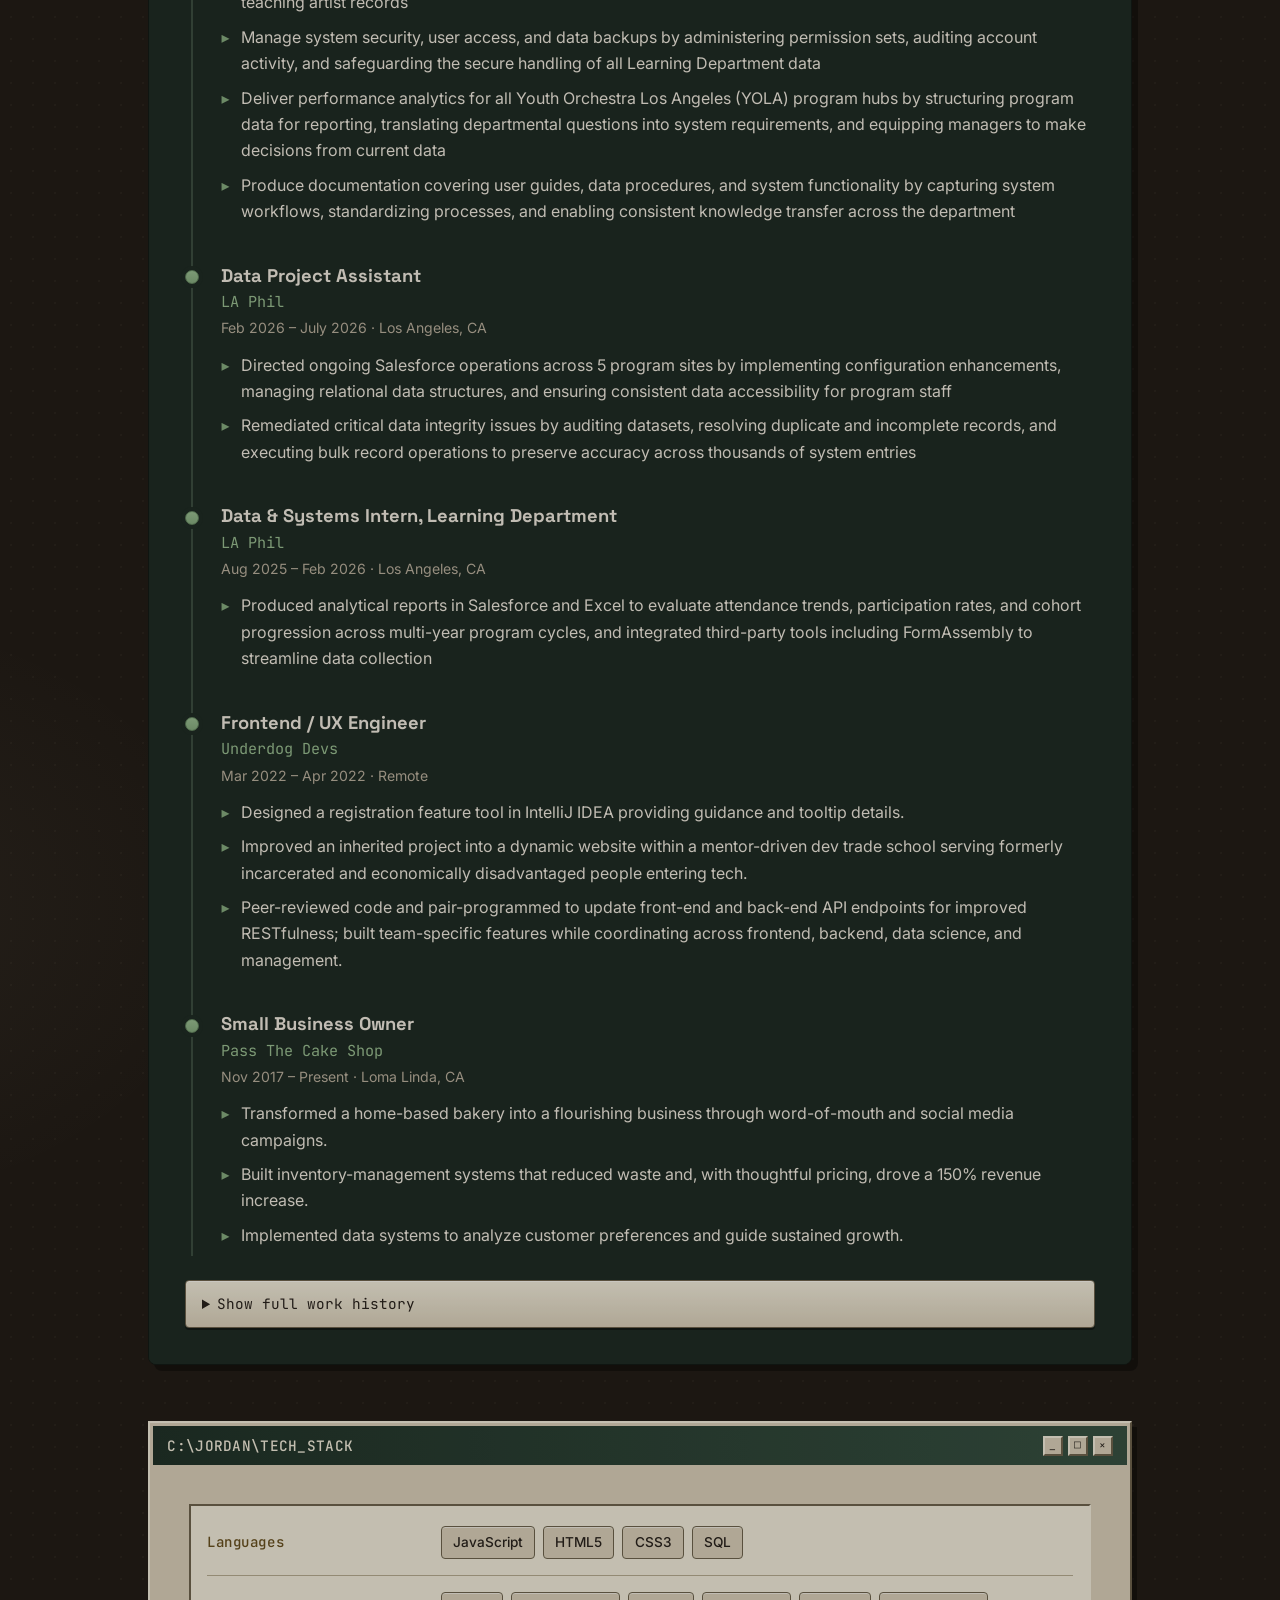
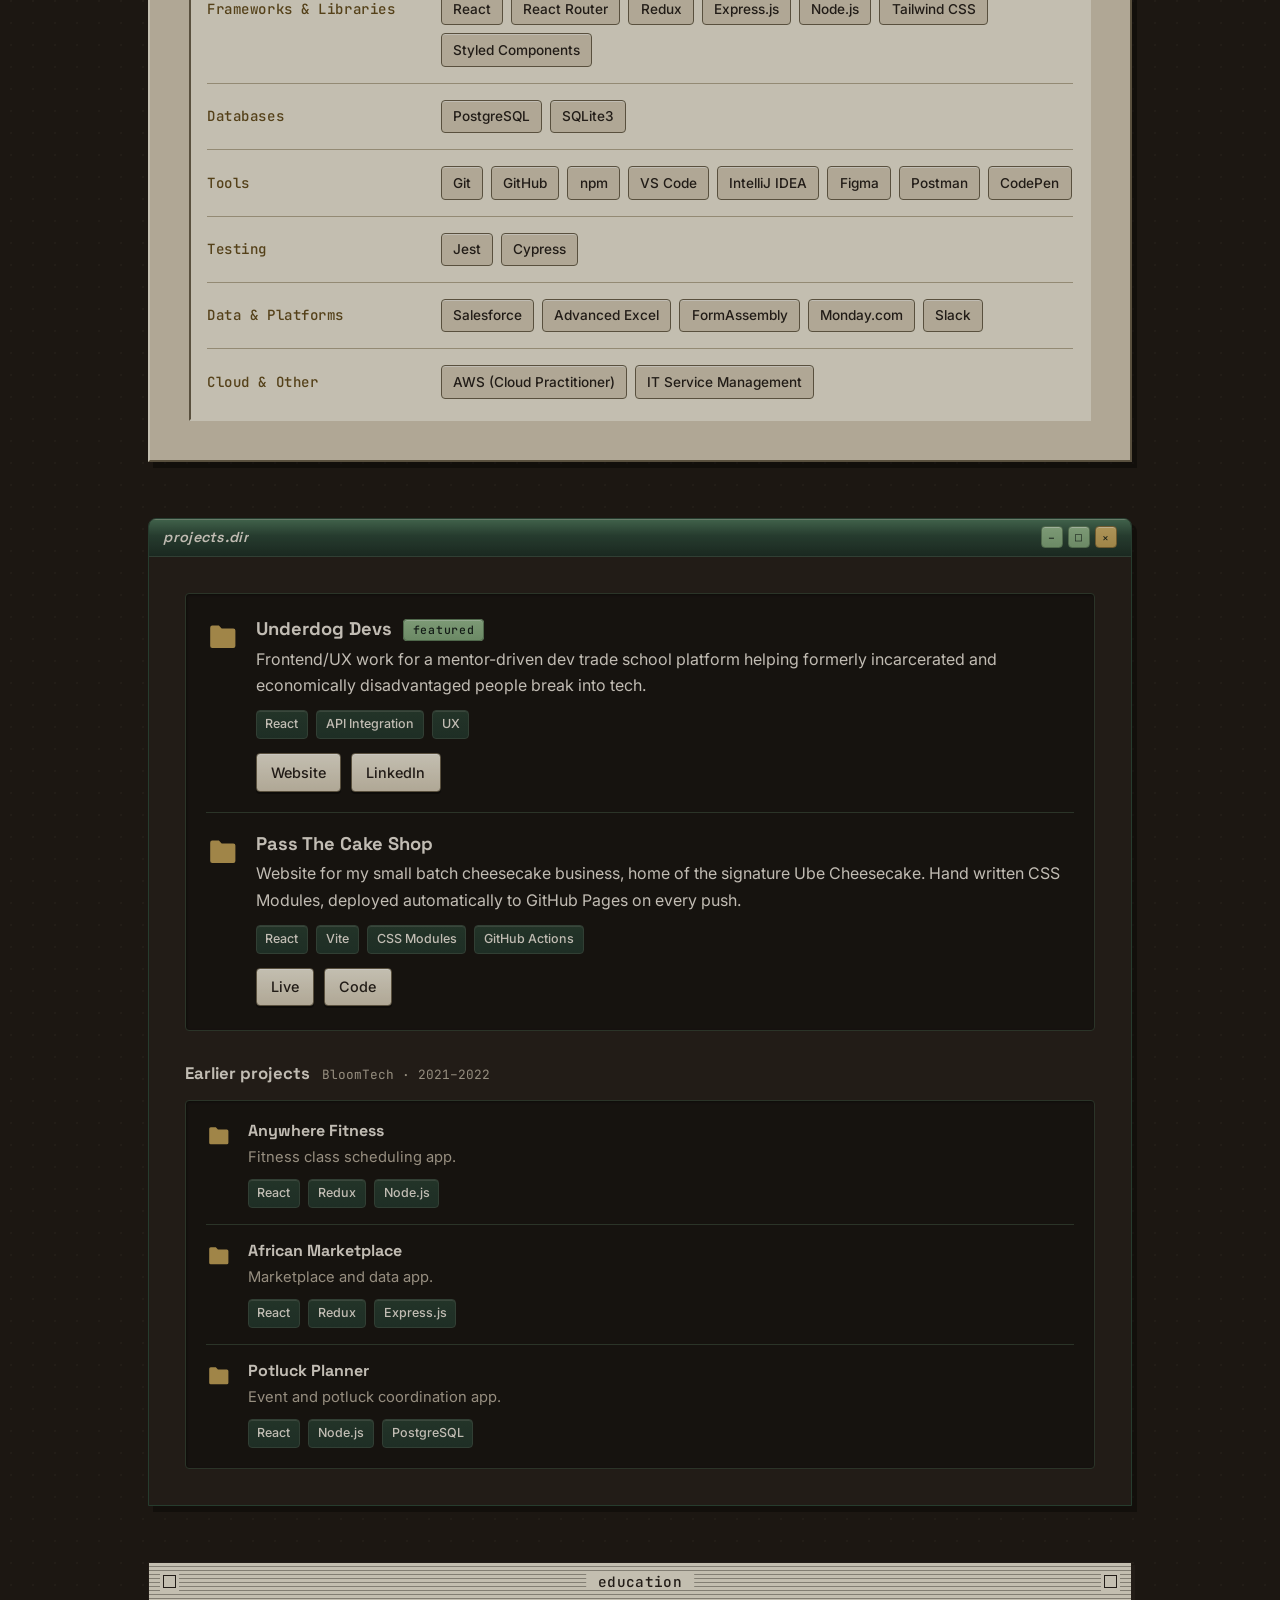
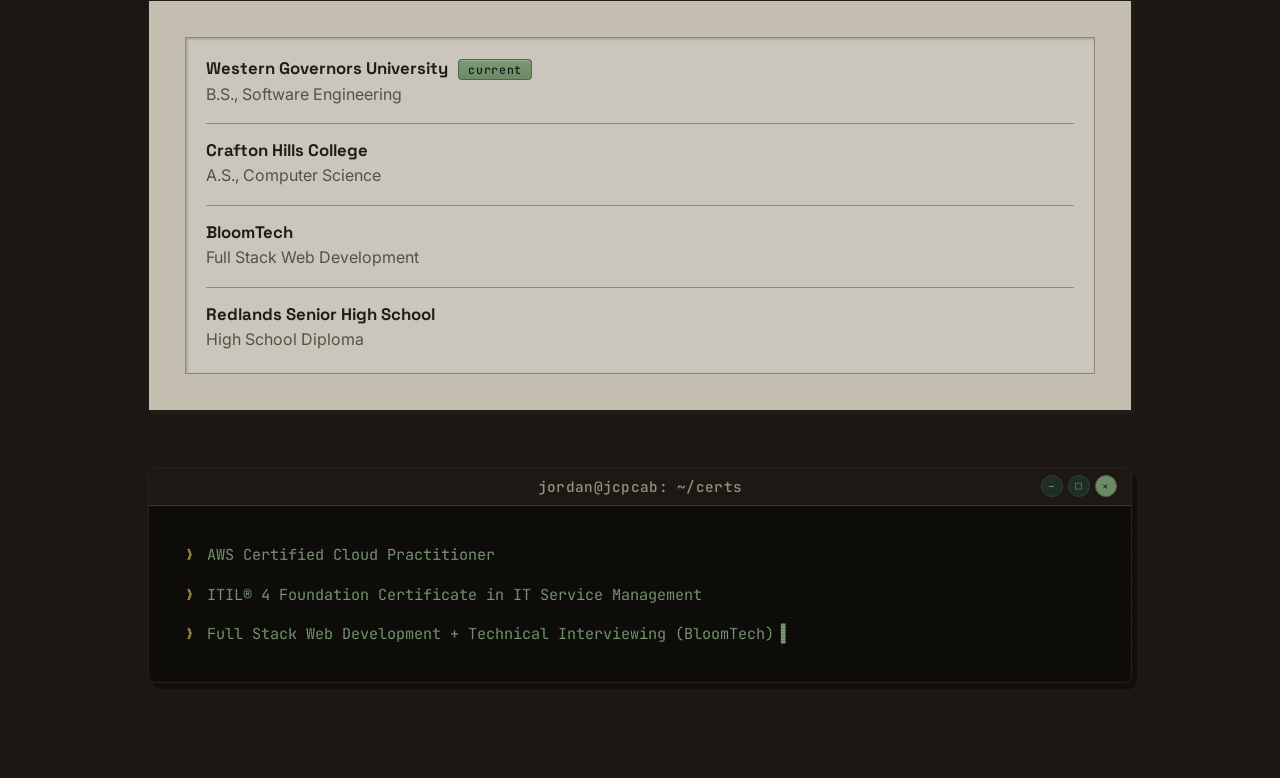
==== commit d40e1e0d: "Update index.html w/ new descriptions" ====
--- a/index.html
+++ b/index.html
@@ -3,7 +3,7 @@
 <head>
   <meta charset="UTF-8">
   <meta name="viewport" content="width=device-width, initial-scale=1.0">
-  <title>Jordan Chaz Cabanada | Data Management Coordinator @ LA Phil</title>
+  <title>Jordan Chaz Cabanada | Data Project Manager @ LA Phil</title>
   <meta name="description" content="Jordan Chaz Cabanada, Data Management Coordinator at the LA Phil and software engineering student at WGU. Building for clean energy, health, and social impact.">
 
   <meta property="og:title" content="Jordan Chaz Cabanada | Data Management Coordinator @ LA Phil">
@@ -41,9 +41,9 @@
       <div class="window-body hero-body">
         <p class="code-comment">// los angeles, ca</p>
         <h1 class="hero-name">Jordan Chaz Cabanada</h1>
-        <p class="hero-title">Data Management Coordinator @ LA Phil <span class="dot">|</span> BSSWE at WGU</p>
+        <p class="hero-title">Data Project Manager @ LA Phil <span class="dot">|</span> BSSWE at WGU</p>
         <p class="hero-tagline">
-          Rooted in curiosity. Building software for clean energy, health, and social impact.
+          Always wondering. 
         </p>
 
         <div class="hero-links">
@@ -84,18 +84,18 @@
 
           <div class="about-text">
             <p>
-              Hello there! I'm Jordan, currently pursuing a Bachelor of Science in Software
-              Engineering at Western Governors University. As a firm believer in being a jack
-              of all trades, I'm on a mission to explore different facets of the software
-              engineering realm.
+              Hello there! I'm Jordan, I build and clean up the systems that keep data usable,
+              right now as a Salesforce and data administrator for the music education programs 
+              at the Los Angeles Philharmonic. I am steering toward IT and systems work, 
+              the hands-on side of keeping things running.
             </p>
             <p>
-              My curiosity extends well beyond software. I'm always learning something new,
-              whether that's photography, computer hardware, DIY car repairs, camping, sports,
-              health, food, or baking.
-              Every field teaches the same lesson: keep asking why until things make sense.
-              That habit of questioning everything shapes how I approach problems as an
-              engineer, and it keeps me growing in ways no tutorial ever could.
+             A lot of what I know I picked up on my own time, running a homelab and building side 
+              projects to understand how things work. That same curiosity took me through a software
+              engineering degree and into the data and systems work I do now.
+            </p>
+              <p>
+             I am looking to grow further into IT and systems work. If that is your world, whether you are building something or hiring for it, reach out.
             </p>
             <p class="about-location">
               <svg class="icon" viewBox="0 0 24 24" aria-hidden="true"><path fill="currentColor" d="M12 2a7 7 0 0 1 7 7c0 5.25-7 13-7 13S5 14.25 5 9a7 7 0 0 1 7-7Zm0 9.5A2.5 2.5 0 1 0 12 6.5a2.5 2.5 0 0 0 0 5Z"/></svg>
@@ -120,9 +120,31 @@
 
           <article class="job">
             <div class="job-head">
+              <h3>Data Project Manager</h3>
+              <p class="job-org">LA Phil</p>
+              <p class="job-meta">Nov 2026 – Present · Los Angeles, CA</p>
+            </div>
+            <ul class="job-bullets">
+              <li>TBA</li>
+            </ul>
+          </article>
+
+          <article class="job">
+            <div class="job-head">
+              <h3>Salesforce Consultant (Contract)</h3>
+              <p class="job-org">Heart of Los Angeles</p>
+              <p class="job-meta">Nov 2026 – Present · Los Angeles, CA</p>
+            </div>
+            <ul class="job-bullets">
+              <li>TBA</li>
+            </ul>
+          </article>
+          
+          <article class="job">
+            <div class="job-head">
               <h3>Data Management Coordinator</h3>
               <p class="job-org">LA Phil</p>
-              <p class="job-meta">July 2026 – Present · Los Angeles, CA</p>
+              <p class="job-meta">July 2026 – Oct 2026 · Los Angeles, CA</p>
             </div>
             <ul class="job-bullets">
               <li>Administer Salesforce (CRM) for the LA Phil Learning Department by planning and implementing system changes aligned to departmental goals, and maintaining data integrity across 5,000+ student, alumni, prospect, and teaching artist records</li>
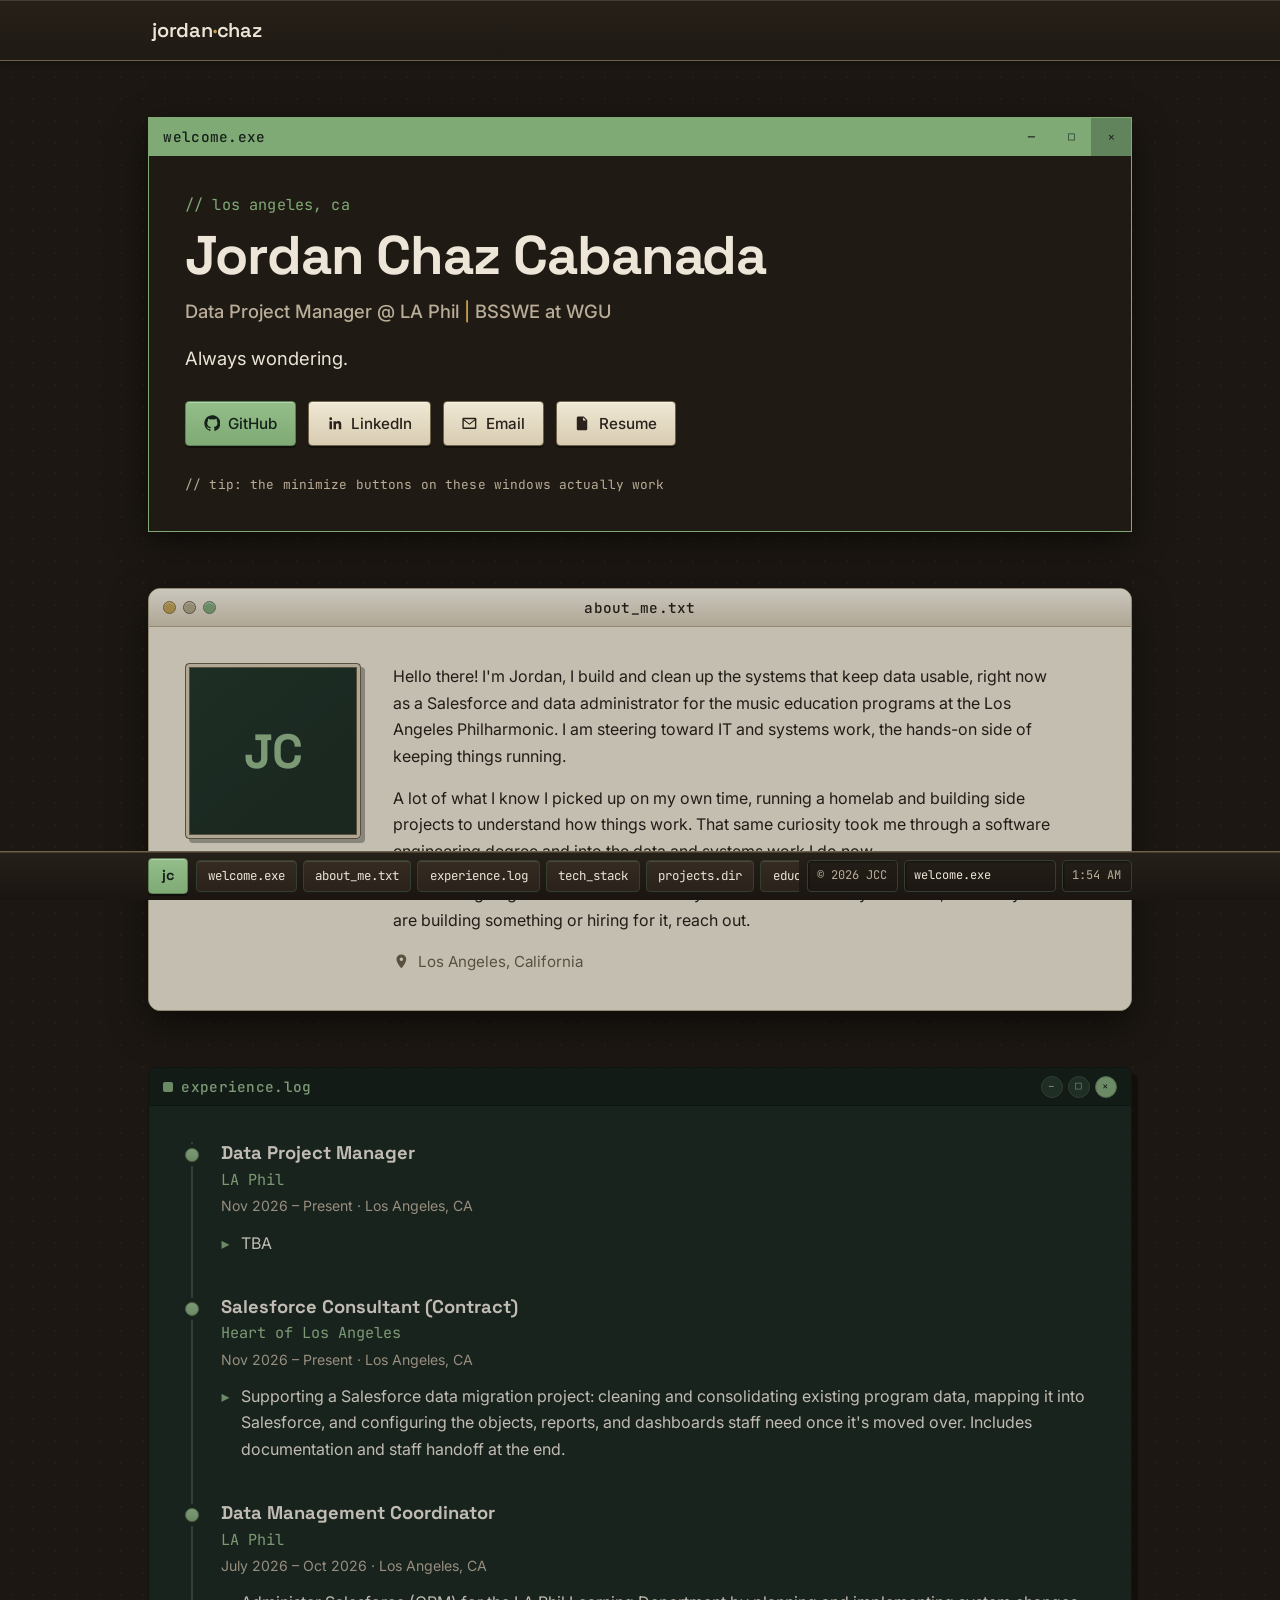
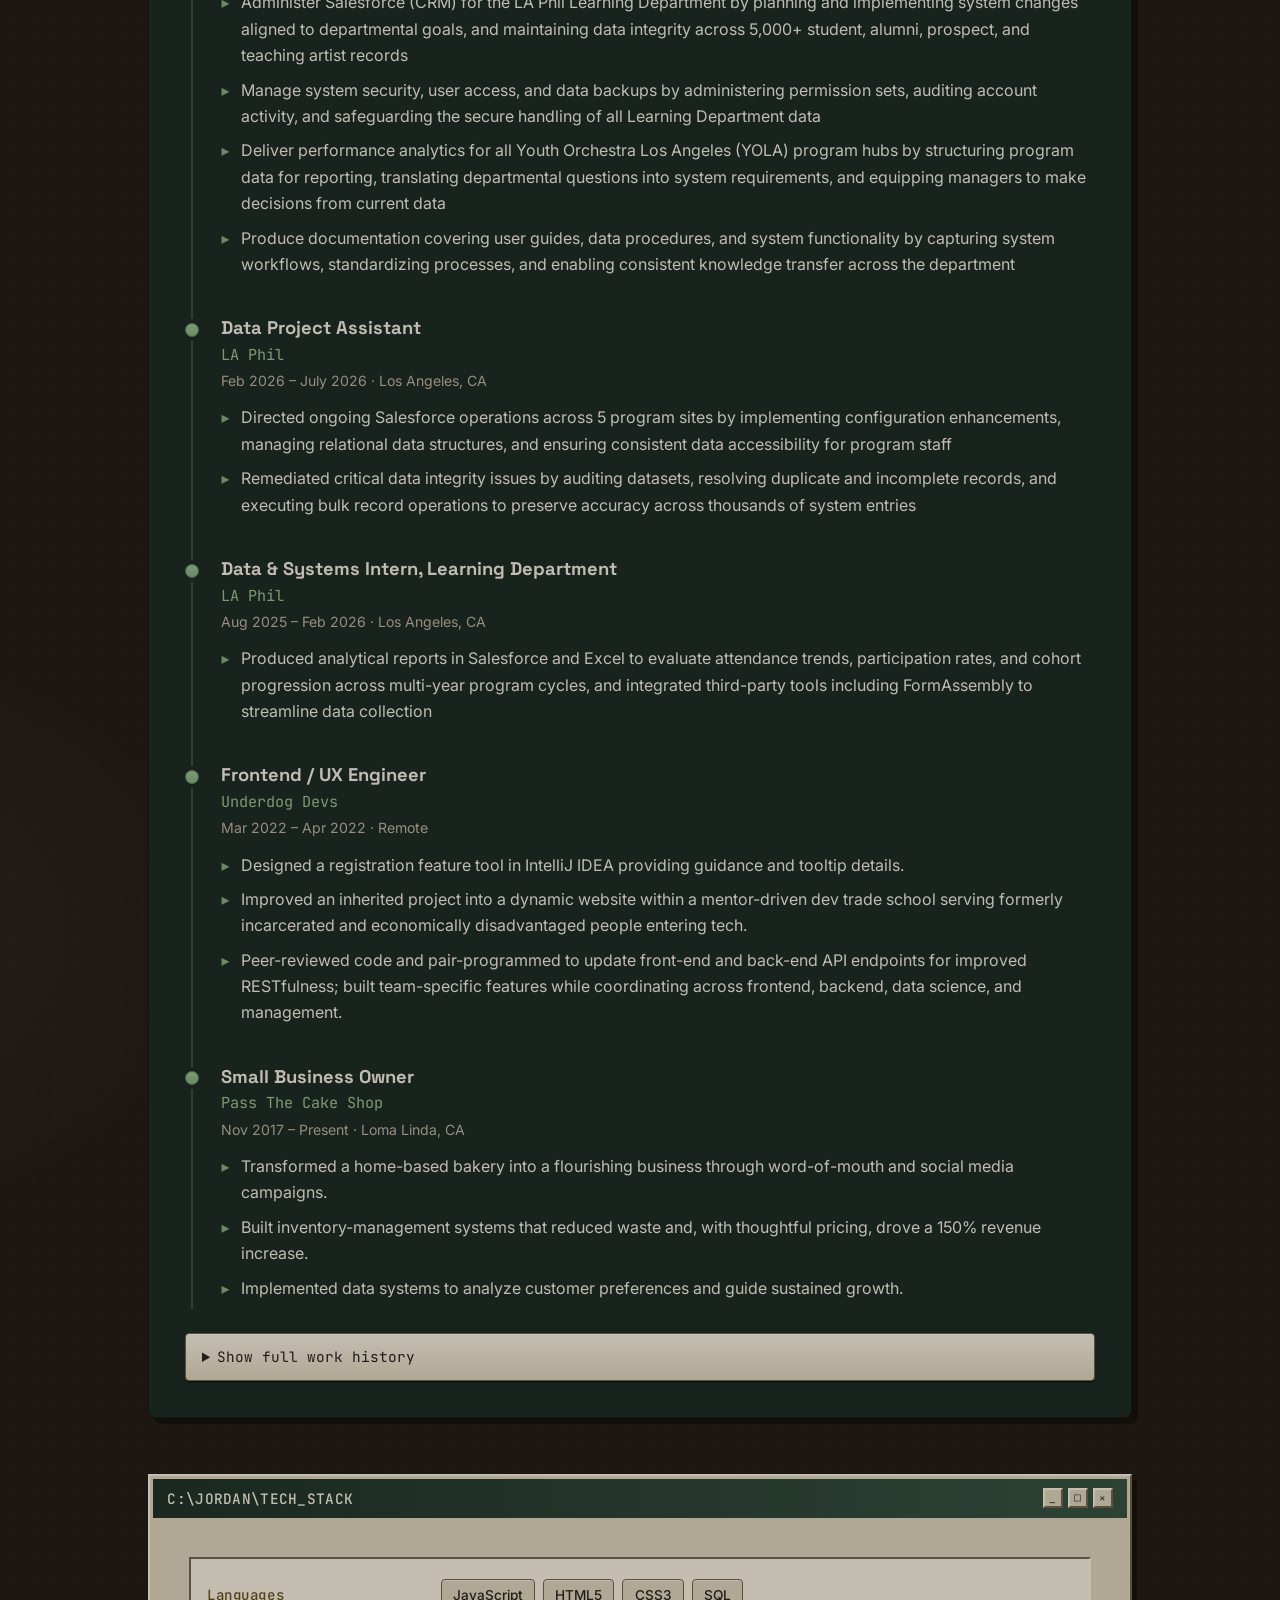
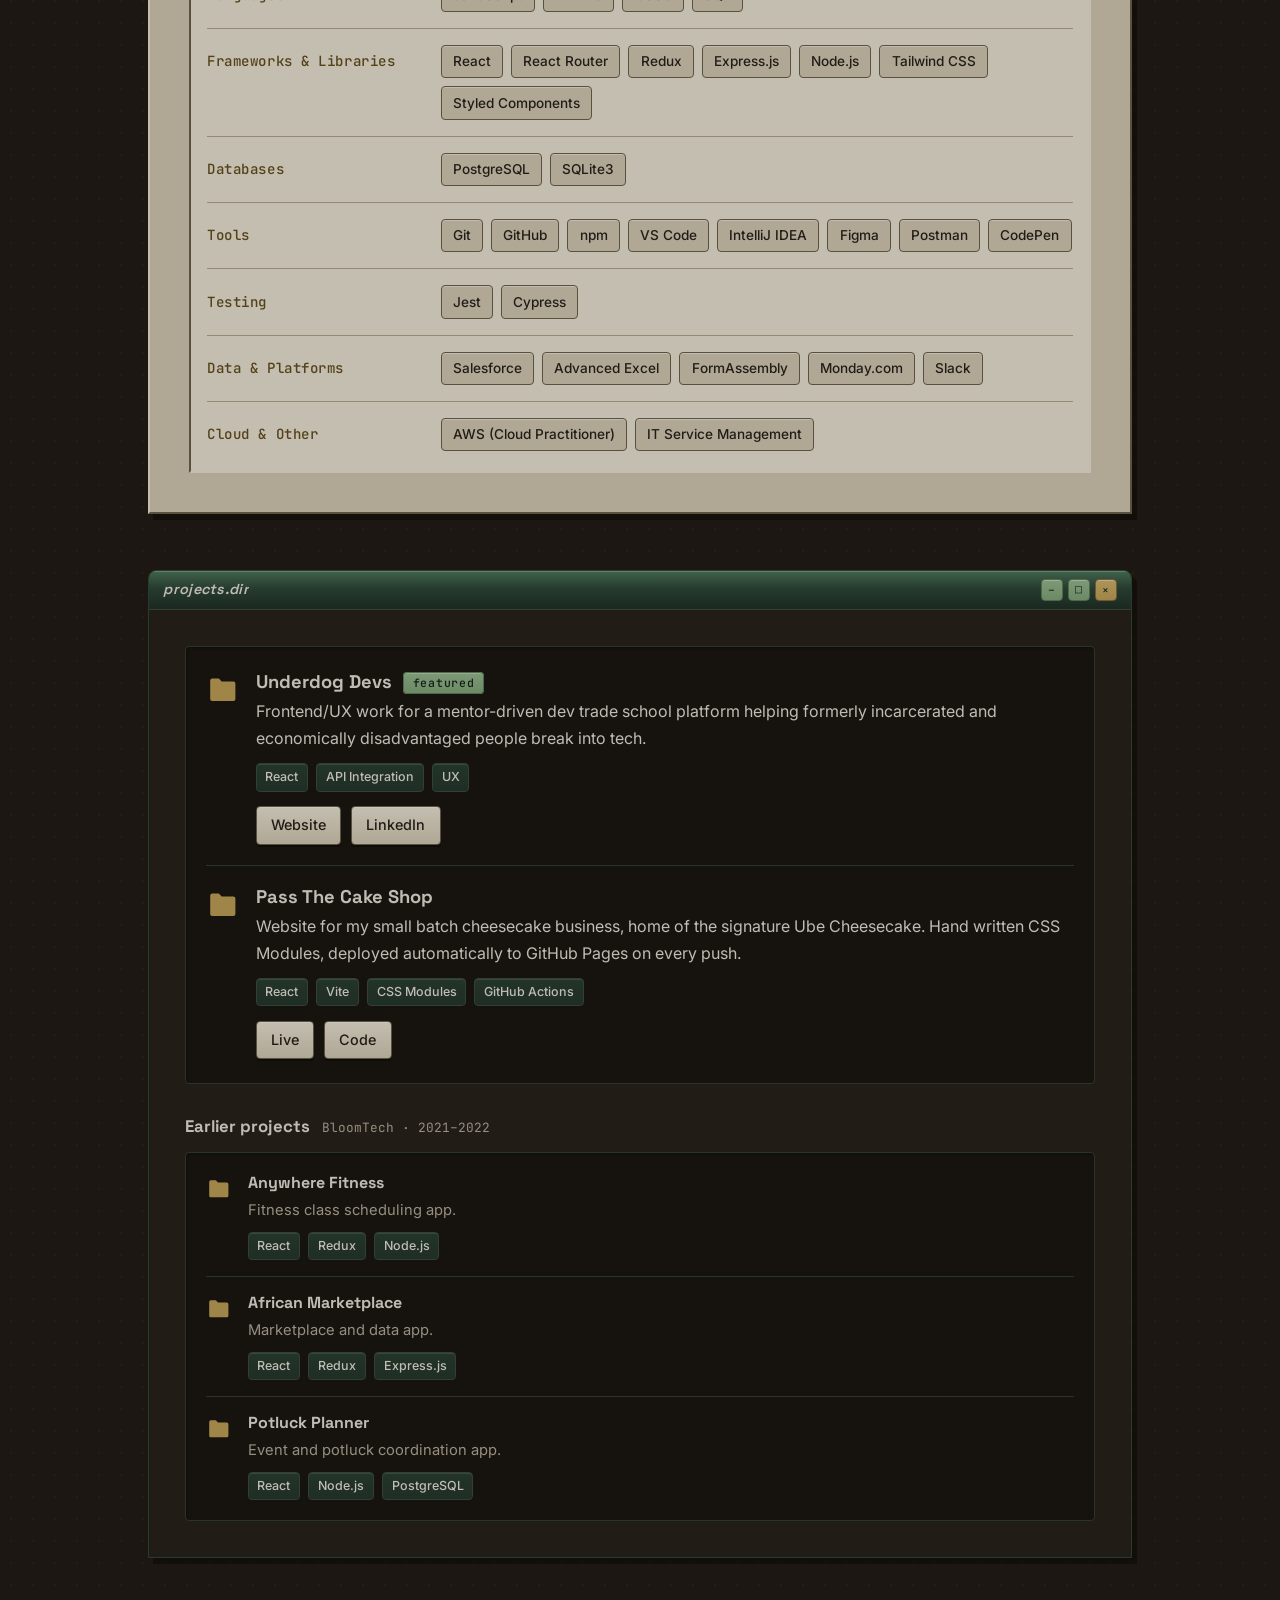
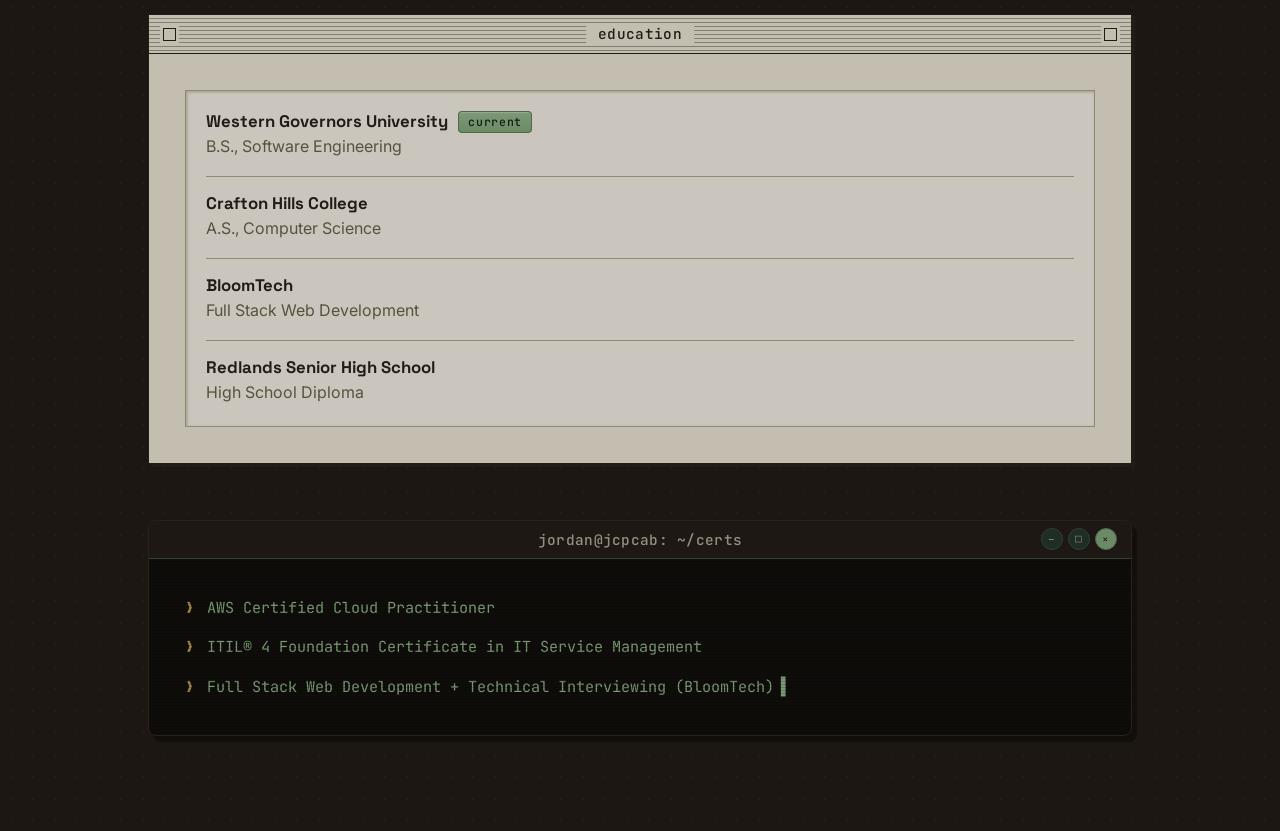
==== commit 1618dcd7: "Update index.html job desc" ====
--- a/index.html
+++ b/index.html
@@ -136,7 +136,7 @@
               <p class="job-meta">Nov 2026 – Present · Los Angeles, CA</p>
             </div>
             <ul class="job-bullets">
-              <li>TBA</li>
+              <li>Supporting a Salesforce data migration project: cleaning and consolidating existing program data, mapping it into Salesforce, and configuring the objects, reports, and dashboards staff need once it's moved over. Includes documentation and staff handoff at the end.</li>
             </ul>
           </article>
           
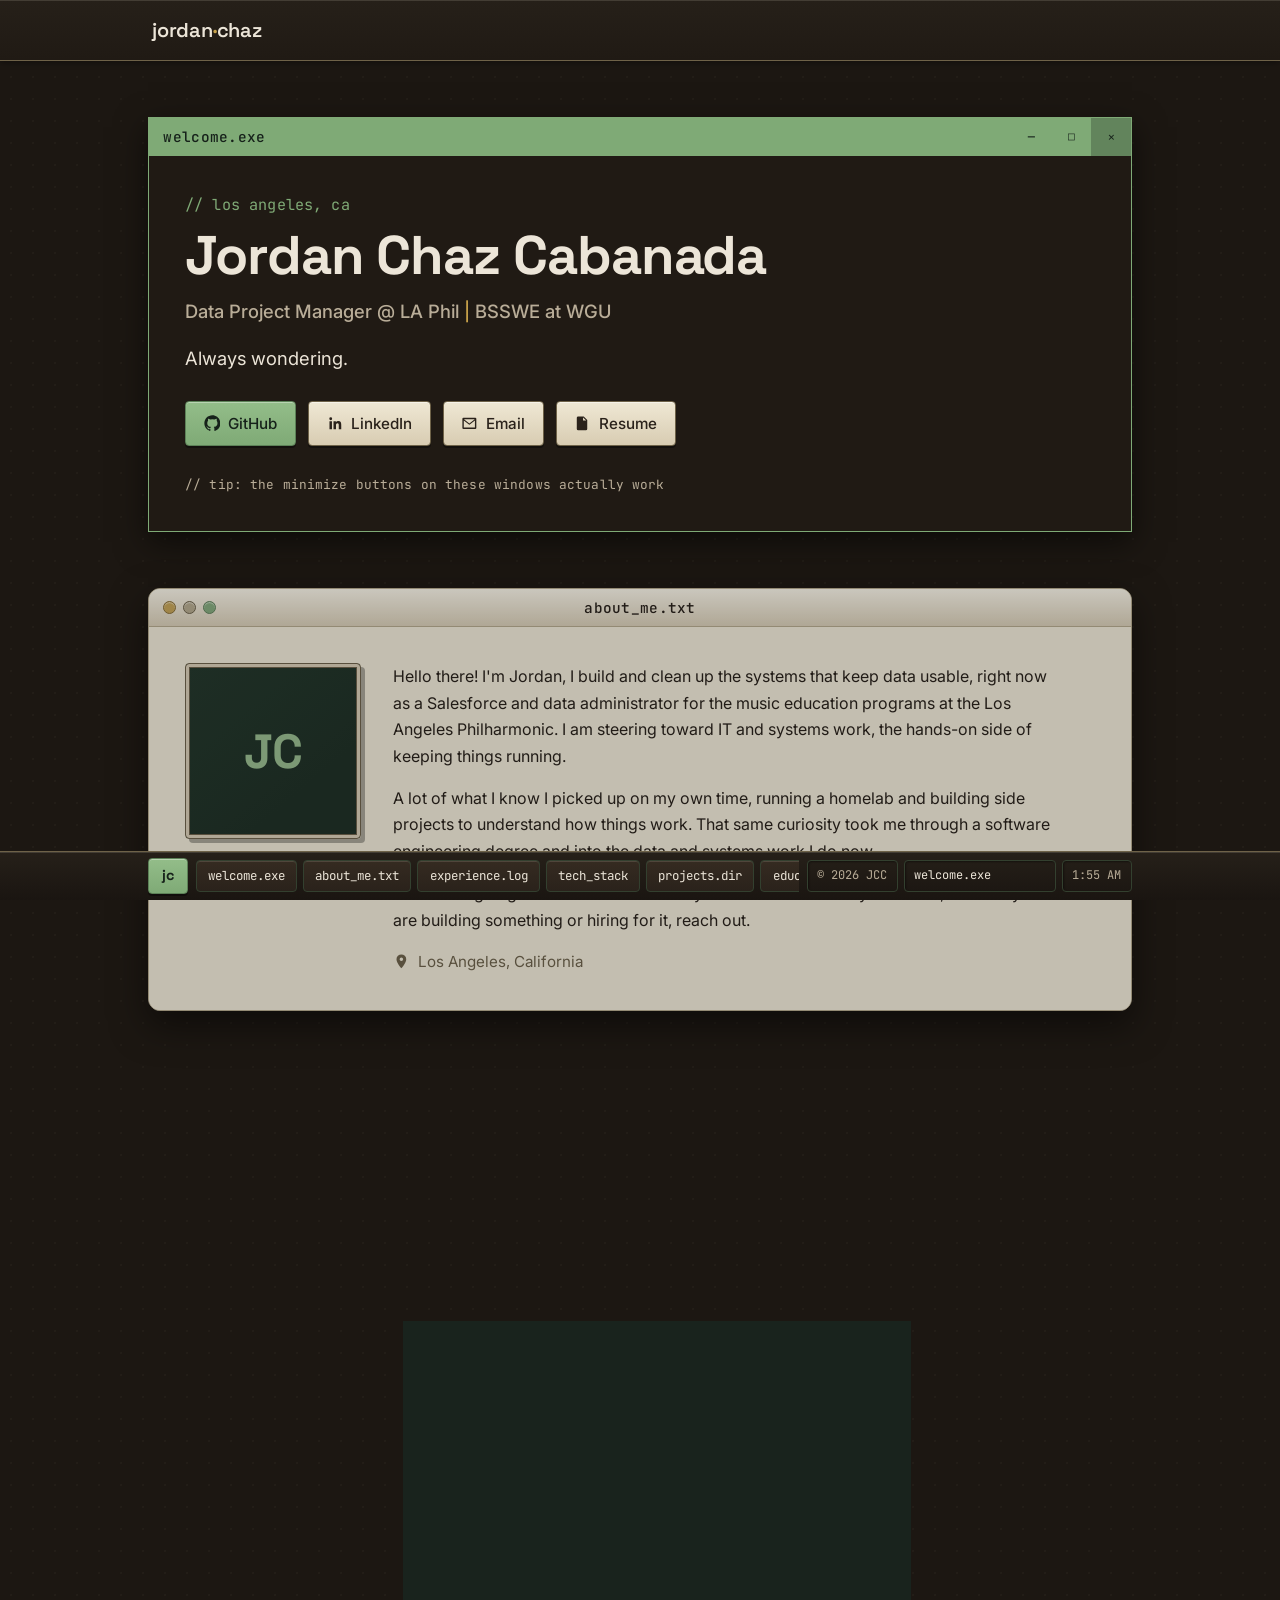
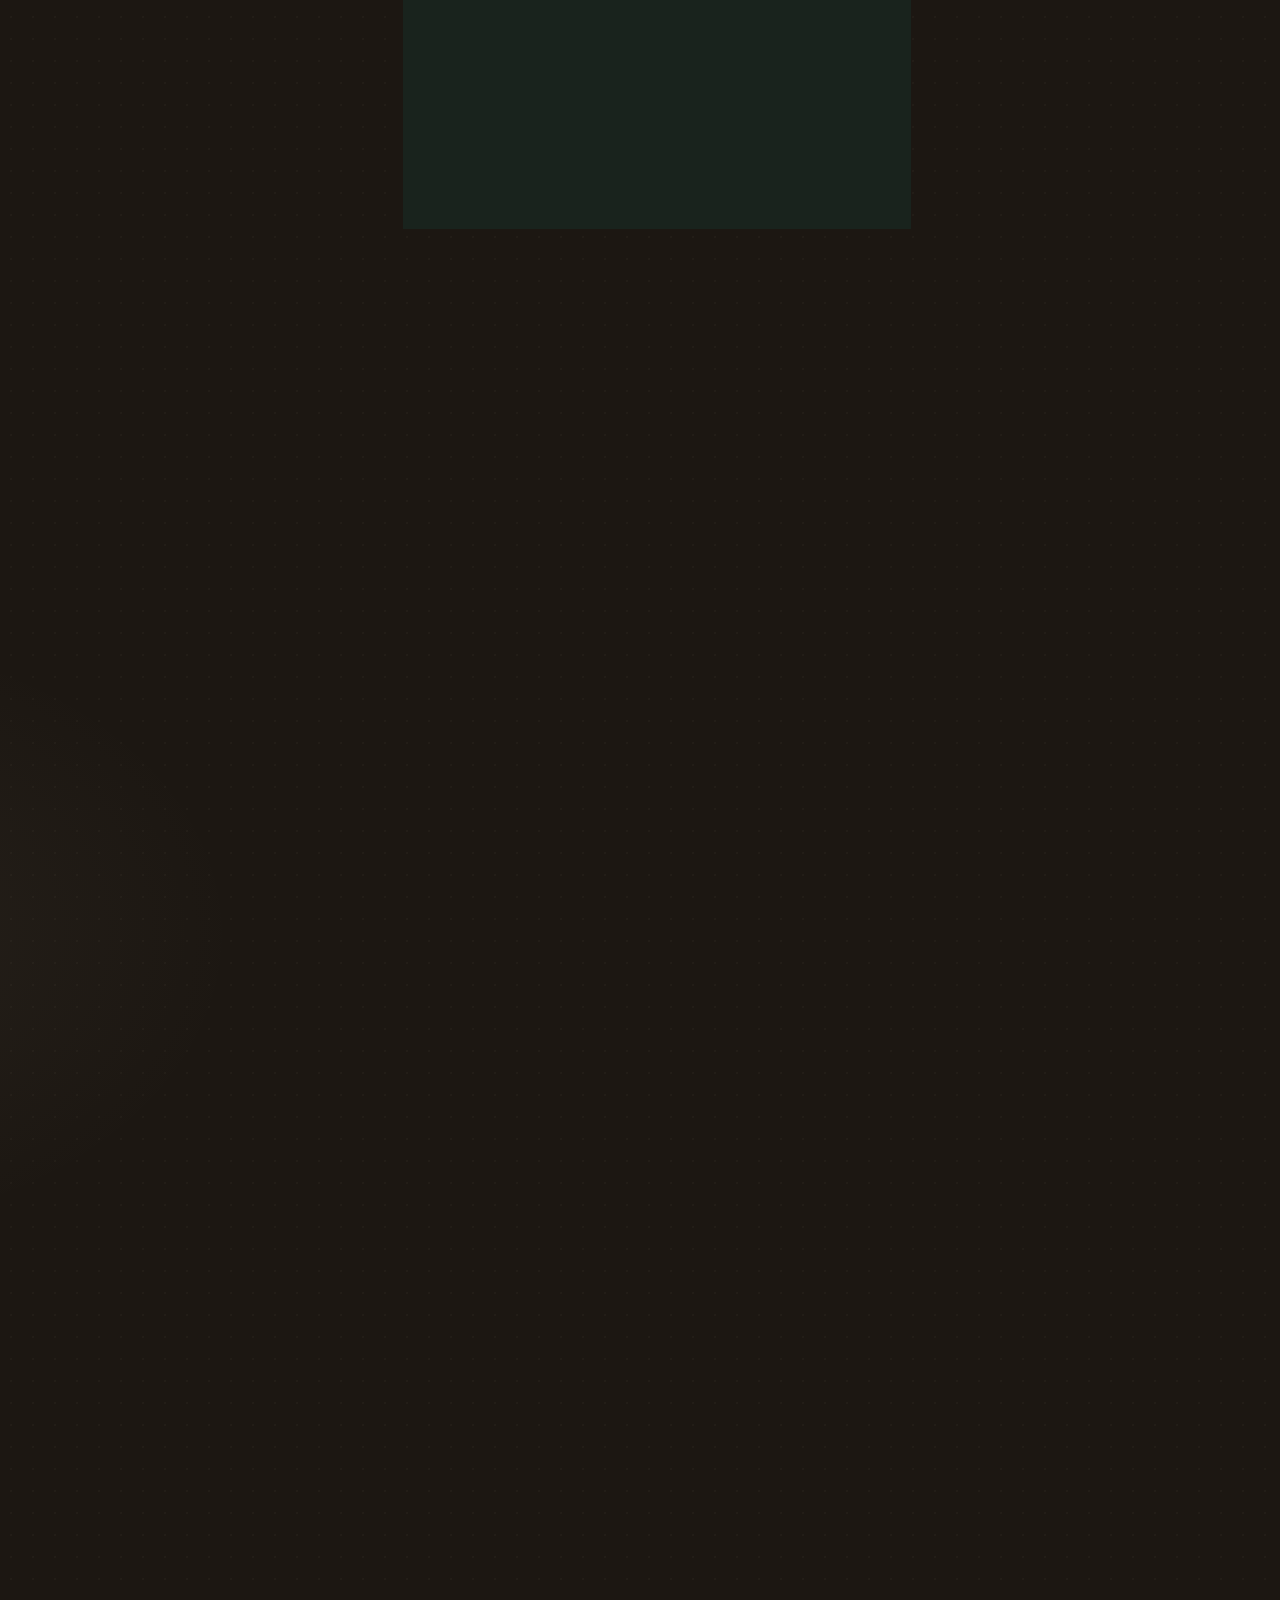
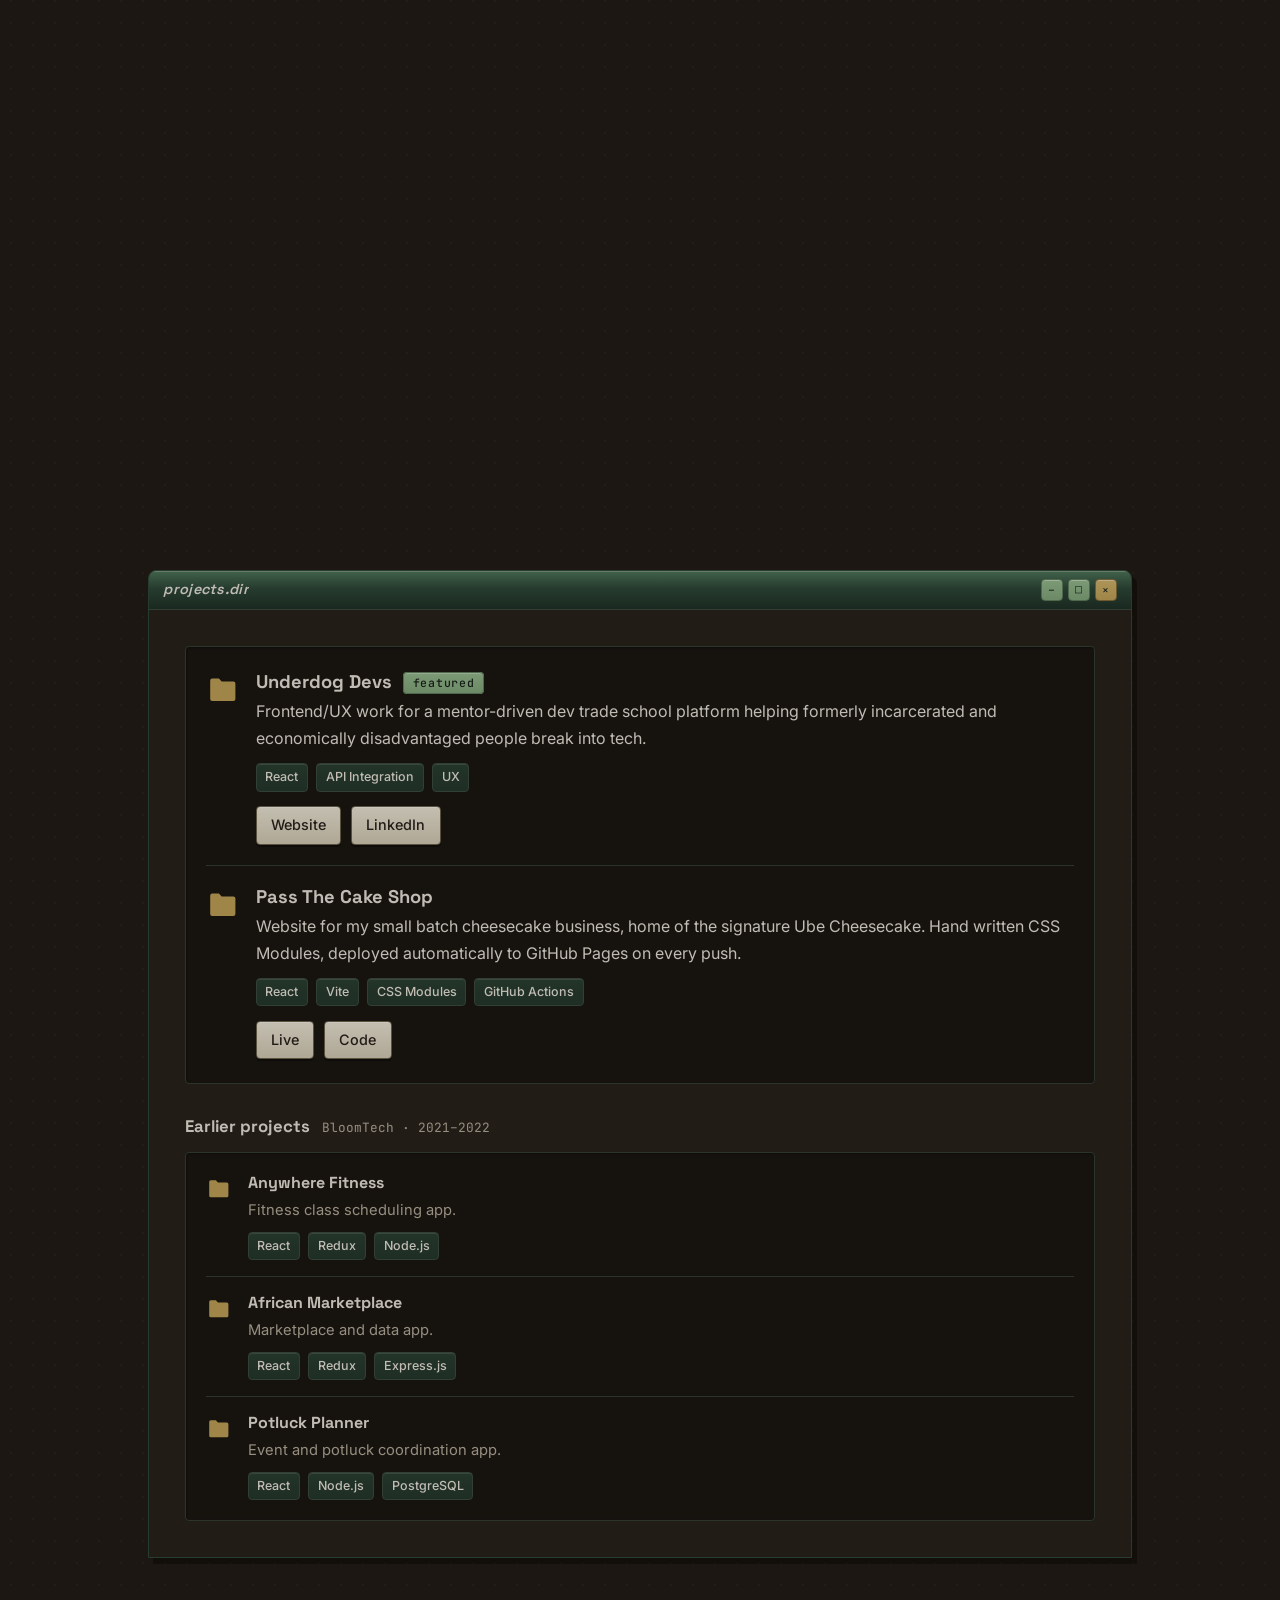
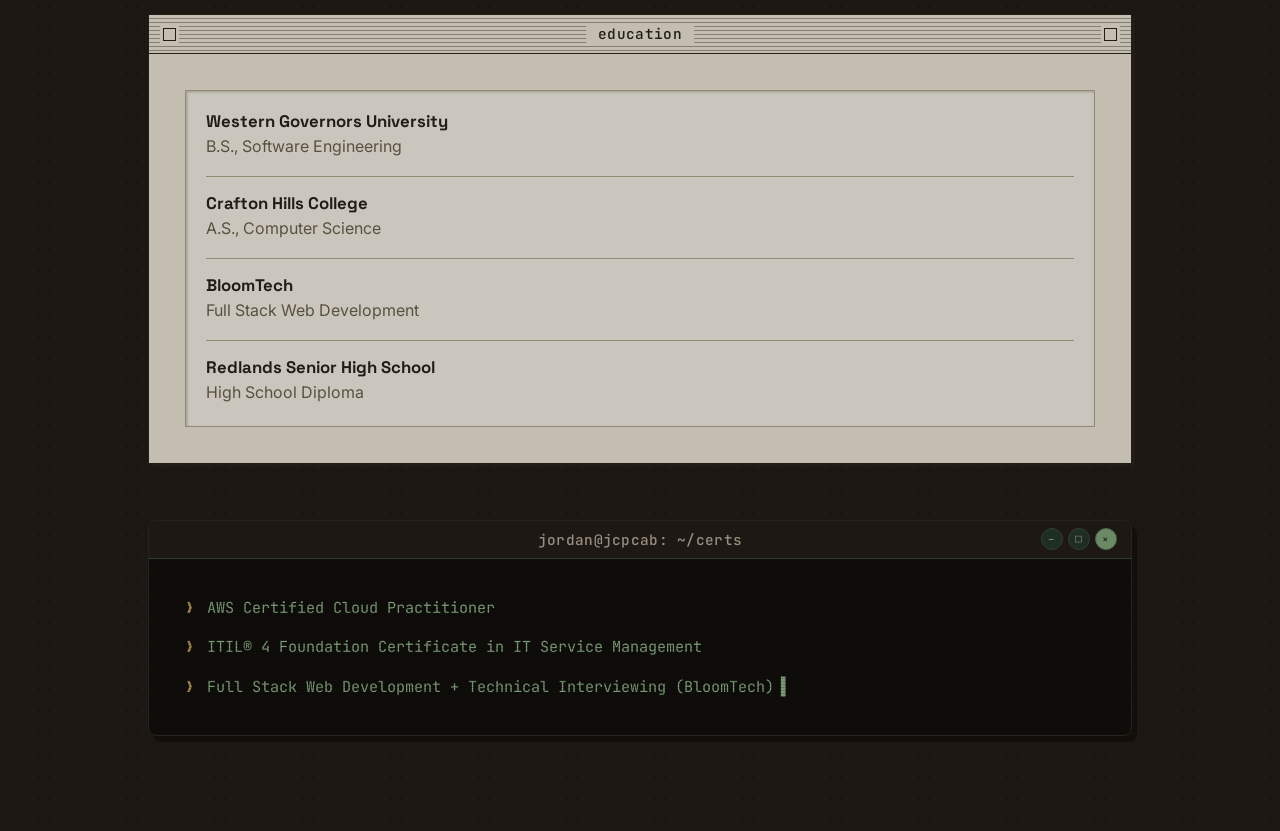
==== commit 8f707049: "Update index.html" ====
--- a/index.html
+++ b/index.html
@@ -367,7 +367,8 @@
       <div class="window-body">
         <ul class="edu-list">
           <li class="edu-item">
-            <h3>Western Governors University <span class="tag">current</span></h3>
+            <h3>Western Governors University</h3>
+            <!-- <span class="tag">current</span> -->
             <p>B.S., Software Engineering</p>
           </li>
           <li class="edu-item">
